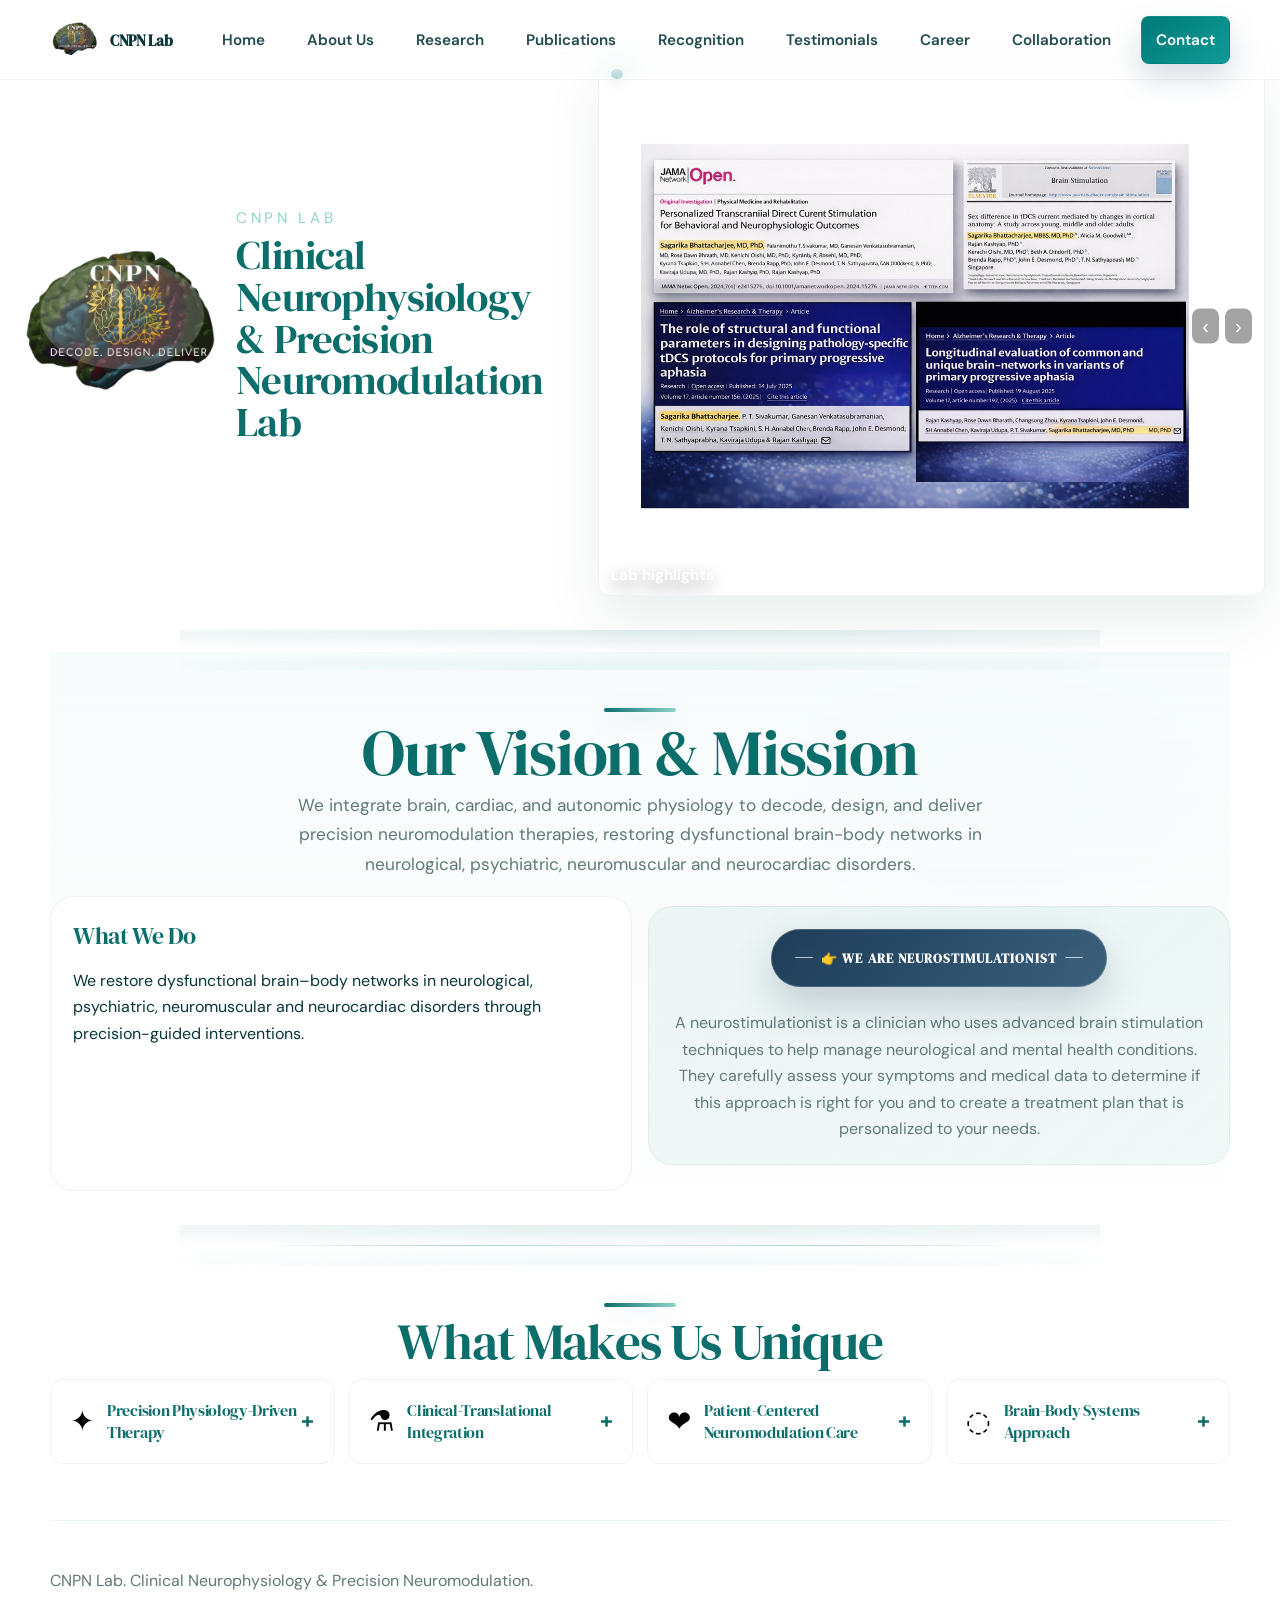
==== index.html @ ddc0e65b "Final website update" ====
<!doctype html>
<html lang="en">
  <head>
    <meta charset="UTF-8" />
    <meta name="viewport" content="width=device-width, initial-scale=1.0" />
    <title>Clinical Neurophysiology & Precision Neuromodulation Lab | CNPN Lab</title>
    <meta
      name="description"
      content="Clinical Neurophysiology & Precision Neuromodulation Lab"
    />
    <link rel="preconnect" href="https://fonts.googleapis.com" />
    <link rel="preconnect" href="https://fonts.gstatic.com" crossorigin />
    <link
      href="https://fonts.googleapis.com/css2?family=DM+Serif+Display:ital@0;1&family=DM+Sans:wght@400;500;600;700;800&display=swap"
      rel="stylesheet"
    />
    <link rel="stylesheet" href="styles.css" />
  </head>
  <body>
    <header class="site-header">
      <div class="site-header-inner">
        <a class="brand" href="#home" aria-label="CNPN Lab home">
          <img src="Lab/logo.png" alt="CNPN Lab Logo" class="brand-logo" />
          <span class="brand-text">CNPN Lab</span>
        </a>

        <nav class="site-nav" aria-label="Primary navigation">
          <a href="#home">Home</a>
          <a href="#about-us">About Us</a>
          <a href="#research-themes">Research</a>
          <a href="#publications-archive">Publications</a>
          <a href="#recognitions">Recognition</a>
          <a href="#testimonials">Testimonials</a>
          <a href="#career">Career</a>
          <a href="#collaboration">Collaboration</a>
          <a href="#contact" class="button primary">Contact</a>
        </nav>
      </div>
    </header>
    <main>
      <section id="home" class="section start-showcase">
        <div class="start-showcase-layout">
          <div class="start-showcase-copy">
            <div class="start-branding">
              <img src="Lab/logo.png" alt="CNPN Lab Logo" class="start-branding-logo" />
              <div class="start-branding-copy">
                <p class="eyebrow">CNPN Lab</p>
                <h1>Clinical Neurophysiology &amp; Precision Neuromodulation Lab</h1>
              </div>
            </div>
          </div>
          <div class="start-showcase-media" id="startLabCarousel"></div>
        </div>
      </section>

      <section class="section alt" id="vision">
        <div class="section-head center">
          <h2 class="vision-heading">Our Vision &amp; Mission</h2>
          <p class="vision-subtext">We integrate brain, cardiac, and autonomic physiology to decode, design, and deliver precision neuromodulation therapies, restoring dysfunctional brain-body networks in neurological, psychiatric, neuromuscular and neurocardiac disorders.</p>
        </div>

        <div class="vision-container">
          <div class="vision-statement">
            <h3>What We Do</h3>
            <p>We restore dysfunctional brain–body networks in neurological, psychiatric, neuromuscular and neurocardiac disorders through precision-guided interventions.</p>
          </div>

          <div class="vision-callout">
            <span class="vision-callout-label">👉 WE ARE NEUROSTIMULATIONIST</span>
            <p class="neuro-note">A neurostimulationist is a clinician who uses advanced brain stimulation techniques to help manage neurological and mental health conditions. They carefully assess your symptoms and medical data to determine if this approach is right for you and to create a treatment plan that is personalized to your needs.</p>
          </div>
        </div>
      </section>

      <section class="section" id="unique">
        <div class="section-head center">
          <h2>What Makes Us Unique</h2>
        </div>

        <div class="grid two-up" id="uniqueGrid"></div>
      </section>

      <section class="section alt" id="treatment-videos">
        <div class="section-head center">
          <p class="eyebrow">Patient Journey</p>
          <h2>Before, During, and After Treatment</h2>
          <p>Real patient stories demonstrating the therapeutic impact of our interventions</p>
        </div>

        <div class="video-grid" id="treatmentVideoGrid"></div>
      </section>

      <section class="section" id="testimonials">
        <div class="section-head center">
          <p class="eyebrow">Patient Stories</p>
          <h2>What Our Patients Say</h2>
          <p>
            Patient-centered care and clear communication are at the heart of our practice. Here are voices from those we serve.
          </p>
        </div>

        <div id="testimonialGrid"></div>
      </section>

      <section class="section alt" id="about-us">
        <div class="section-head">
          <h2 class="about-heading">About Us</h2>
          <p>Principal investigator profile, interests, and core team members.</p>
        </div>

        <div class="stack" id="aboutGrid"></div>
      </section>

      <section class="section" id="research-themes">
        <div class="section-head center">
          <h2>Research Themes</h2>
          <p>Click a theme to view its full content.</p>
        </div>

        <div class="research-tabs">
          <button class="research-tab-btn active" data-theme="0" aria-label="Research Theme 1">
            <span class="tab-number">01</span>
            <span class="tab-title">Brain-Body Networks for Precision Therapy</span>
          </button>
          <button class="research-tab-btn" data-theme="1" aria-label="Research Theme 2">
            <span class="tab-number">02</span>
            <span class="tab-title">Adaptive &amp; Personalised Neuromodulation Strategies</span>
          </button>
          <button class="research-tab-btn" data-theme="2" aria-label="Research Theme 3">
            <span class="tab-number">03</span>
            <span class="tab-title">Clinical Trials and Technology Innovation</span>
          </button>
        </div>

        <div class="research-content" id="researchContent"></div>

        <div class="research-publications" id="researchPublications"></div>
      </section>

      <section class="section" id="recognitions">
        <div class="section-head center">
          <h2>Recognition</h2>
        </div>

        <div class="recognitions-container" id="recognitionsContainer"></div>
      </section>

      <section class="section alt" id="collaboration">
        <div class="section-head center">
          <p class="eyebrow">Collaboration</p>
          <h2>Collaborators & Partners</h2>
          <p>Clinical, translational and technical collaborators supporting our work.</p>
        </div>
        <div class="stack" id="collaborationContainer"></div>
      </section>

      <section class="section alt" id="publications-archive">
        <div class="section-head center">
          <p class="eyebrow">Publications</p>
          <h2 class="publications-heading">Publications</h2>
          <p>Comprehensive list of peer-reviewed publications and scholarly contributions</p>
        </div>

        <div class="publications-archive" id="publicationsArchive"></div>
      </section>

      <section class="section" id="career">
        <div class="section-head">
          <p class="eyebrow">Career</p>
          <h2>Join Our Team</h2>
          <p>
            We are always looking for motivated and talented individuals to join our research team. Our lab operates at the intersection of neuroimaging, cardiac imaging, non-invasive brain stimulation, with a strong focus on translational impact in neuropsychiatric disorders.
          </p>
        </div>
        <div class="stack" id="careerGrid"></div>
        <div class="apply-box">
          <h3>📩 How to Apply</h3>
          <p>Send your CV, a brief statement, and relevant publications to:</p>
          <a href="mailto:bhattacharya.sagarika7@gmail.com">bhattacharya.sagarika7@gmail.com</a>
        </div>
      </section>

      <section class="section alt" id="contact">
        <div class="section-head">
          <p class="eyebrow">Contact</p>
          <h2>Get in Touch</h2>
          <p>Have a question or want to collaborate? We'd love to hear from you.</p>
        </div>

        <div class="contact-layout">
          <form class="contact-form" id="contactForm">
            <label>
              Full Name
              <input name="name" type="text" placeholder="Your name" required />
            </label>
            <label>
              Email Address
              <input name="email" type="email" placeholder="you@example.com" required />
            </label>
            <label>
              Subject
              <select name="subject" required>
                <option value="">Select a subject</option>
                <option>Patient Inquiry</option>
                <option>Research Collaboration</option>
                <option>Career Inquiry</option>
                <option>General Question</option>
              </select>
            </label>
            <label>
              Message
              <textarea name="message" rows="5" placeholder="How can we help?" required></textarea>
            </label>
            <button class="button primary" type="submit">Send Message</button>
            <p class="form-note" id="formNote"></p>
          </form>

          <aside class="contact-card">
            <h3>Contact Details</h3>
            <p><strong>Dr. Sagarika Bhattacharjee</strong></p>
            <p><strong>M.B.B.S, M.D., Ph.D.</strong></p>
            <p><strong>Assistant Professor</strong></p>
            <p><strong>Department of Physiology, AIIMS Madurai</strong></p>
            <p style="margin-top: 1.5rem;"><strong>Email:</strong><br><a href="mailto:bhattacharya.sagarika7@gmail.com">bhattacharya.sagarika7@gmail.com</a></p>
          </aside>
        </div>
      </section>
    </main>

    <footer class="site-footer">
      <p>CNPN Lab. Clinical Neurophysiology & Precision Neuromodulation.</p>
    </footer>

    <script src="script.js"></script>
  </body>
</html>
---- styles.css ----
:root {
  --bg: #ffffff;
  --bg-alt: #ffffff;
  --surface: #ffffff;
  --surface-strong: #ffffff;
  --text: #083638;
  --muted: #607978;
  --line: rgba(8, 54, 56, 0.06);
  --primary: #0b6e6b;
  --primary-2: #0f9b96;
  --accent: #8fd3cc;
  --accent-soft: rgba(143, 211, 204, 0.12);
  --cta: #007a78;
  --cta-soft: rgba(0, 122, 120, 0.08);
  /* RGB variables for use in rgba(...) so alpha variants stay consistent */
  --primary-rgb: 11,110,107;
  --primary-2-rgb: 15,155,150;
  --accent-rgb: 143,211,204;
  --cta-rgb: 0,122,120;
  --text-rgb: 8,54,56;
  --shadow: 0 24px 60px rgba(8, 54, 56, 0.08);
  --shadow-strong: 0 30px 70px rgba(8, 54, 56, 0.12);
  --radius-xl: 32px;
  --radius-lg: 24px;
  --radius-md: 14px;
  --max: 1180px;
}

* {
  box-sizing: border-box;
}

html {
  scroll-behavior: smooth;
}

body {
  margin: 0;
  font-family: "DM Sans", system-ui, sans-serif;
  color: var(--text);
  background: var(--bg);
  overflow-x: hidden;
}

body::before { display: none; }

a {
  color: inherit;
  text-decoration: none;
}

img {
  display: block;
  max-width: 100%;
}

/* Professional hero styles */
.hero {
  min-height: 56vh;
  display: flex;
  align-items: center;
  justify-content: center;
  position: relative;
  background-image: none;
  background-color: var(--bg-alt);
  color: var(--text);
}

.hero-overlay {
  position: absolute;
  inset: 0;
  background: linear-gradient(180deg, rgba(255,255,255,0.6), rgba(255,255,255,0.2));
  z-index: 1;
}

.hero-end {
  position: relative;
  z-index: 2;
  display: flex;
  flex-direction: column;
  align-items: center;
  gap: 0.8rem;
  padding: 48px 20px;
  text-align: center;
}

.hero-end-title {
  background: none;
  border: 0;
  color: var(--text);
  font-family: "DM Serif Display", Georgia, serif;
  font-size: clamp(1.6rem, 4vw, 2.6rem);
  font-weight: 700;
  line-height: 1.05;
}

.hero-end-links a {
  display: inline-block;
  margin-top: 8px;
  padding: 10px 18px;
  border-radius: 10px;
  background: linear-gradient(90deg, var(--cta), var(--primary));
  color: white;
  text-decoration: none;
  font-weight: 600;
  box-shadow: 0 8px 20px rgba(29,39,48,0.18);
}


.site-header,
.site-footer,
.section,
.hero-content {
  width: min(var(--max), calc(100% - 32px));
  margin: 0 auto;
}

.site-header {
  position: fixed;
  inset: 0 0 auto 0;
  width: 100%;
  margin: 0;
  top: 0;
  z-index: 30;
  display: flex;
  align-items: center;
  justify-content: space-between;
  flex-wrap: wrap;
  gap: 20px;
  padding: 16px clamp(16px, 3vw, 32px);
  backdrop-filter: blur(18px);
  transform: translateZ(0);
}

/* inner constrained header to shorten visual length on large screens */
.site-header-inner {
  width: min(var(--max), calc(100% - 32px));
  margin: 0 auto;
  display: flex;
  align-items: center;
  justify-content: space-between;
  gap: 20px;
}

/* Header - subtle professional background and CTA spacing */
.site-nav a { padding: 10px 12px; color: white; font-weight: 600; }
.site-nav .button.primary { padding: 8px 14px; border-radius: 8px; }

/* Typography refinements for professional tone */
h1, h2, h3, h4 {
  font-family: "DM Serif Display", Georgia, serif;
  color: var(--primary);
  margin: 0 0 12px 0;
}
h2 { font-size: clamp(1.6rem, 3.6vw, 2.6rem); }
h3 { font-size: clamp(1.1rem, 2vw, 1.25rem); }

/* Card polishing */
.research-panel {
  background: var(--surface-strong);
  border: 1px solid var(--line);
  border-radius: 14px;
  padding: 18px;
  box-shadow: 0 10px 30px rgba(29,39,48,0.06);
}

.recognition-item-box { background: transparent; border: 0; padding: 12px 0; }

/* Make links (CTAs) consistent */
.button.primary { background: linear-gradient(90deg, var(--primary), var(--primary-2)); color: white; }


.site-header::after {
  content: "";
  position: absolute;
  inset: 0;
  background: linear-gradient(180deg, rgba(255,255,255,0.6), rgba(255,255,255,0.4));
  border-bottom: 1px solid rgba(0,0,0,0.04);
  z-index: -1;
}

.brand {
  display: inline-flex;
  align-items: center;
  gap: 12px;
  font-weight: 700;
  text-decoration: none;
  transition: transform 180ms ease;
}

.brand:hover {
  transform: translateY(-2px);
}

.brand-logo {
  height: 48px;
  width: auto;
  object-fit: contain;
}

.brand-text {
  font-family: "DM Serif Display", Georgia, serif;
  font-size: 1.2rem;
  font-weight: 700;
  color: var(--text);
  letter-spacing: -0.02em;
}

.brand-text,
.site-nav a {
  font-size: 0.95rem;
}

.site-nav {
  display: flex;
  flex-wrap: wrap;
  justify-content: flex-end;
  gap: 18px;
  align-items: center;
}

.site-nav a {
  color: rgba(8, 54, 56, 0.9);
  font-weight: 600;
  position: relative;
}

.site-nav a::after {
  content: "";
  position: absolute;
  left: 0;
  bottom: -6px;
  width: 100%;
  height: 2px;
  background: linear-gradient(90deg, var(--cta), var(--accent));
  transform: scaleX(0);
  transform-origin: left;
  transition: transform 180ms ease;
}

.site-nav a:hover::after {
  transform: scaleX(1);
}

.site-nav a:hover {
  color: var(--primary);
}

.start-showcase {
  padding-top: clamp(160px, 14vw, 230px);
}

#home.section {
  width: 100%;
  margin: 0;
  padding-left: clamp(12px, 1.2vw, 24px);
  padding-right: clamp(12px, 1.2vw, 24px);
}

.start-showcase-layout {
  display: grid;
  grid-template-columns: minmax(340px, 0.92fr) minmax(0, 1.08fr);
  gap: 0.9rem;
  align-items: stretch;
}

.start-showcase-copy {
  background: transparent;
  border: 0;
  border-radius: 0;
  padding: 0.6rem 0.35rem 0.6rem 0;
  display: flex;
  flex-direction: column;
  justify-content: center;
}

.start-branding {
  display: flex;
  align-items: center;
  gap: 1rem;
  min-height: clamp(280px, 34vw, 420px);
}

.start-branding-logo {
  width: clamp(160px, 16vw, 320px);
  height: auto;
  object-fit: contain;
  flex: 0 0 auto;
}

.start-branding-copy {
  display: flex;
  flex-direction: column;
  gap: 0.45rem;
}

.start-branding .eyebrow {
  margin: 0;
  font-size: clamp(0.95rem, 1.1vw, 1.05rem);
}

.start-showcase-copy h1 {
  margin: 0;
  font-family: "DM Serif Display", Georgia, serif;
  color: var(--primary);
  font-size: clamp(1.9rem, 3.2vw, 3.15rem);
  line-height: 1.02;
  max-width: 13ch;
  text-wrap: balance;
}

#startLabCarousel .research-carousel {
  margin: 0;
  height: 100%;
}

#startLabCarousel .carousel-frame {
  height: clamp(360px, 42vw, 660px);
  max-height: clamp(360px, 42vw, 660px);
}

#startLabCarousel .carousel-image {
  object-fit: contain;
}

.career-layout {
  display: grid;
  grid-template-columns: repeat(3, minmax(0, 1fr));
  gap: 1.5rem;
}

.career-card,
.recognition-card {
  display: flex;
  flex-direction: column;
  gap: 0.9rem;
}

.career-card-head,
.recognition-card-head {
  display: flex;
  align-items: center;
  justify-content: space-between;
  gap: 0.8rem;
}

.career-card-title-row {
  display: flex;
  align-items: center;
  gap: 0.75rem;
  min-width: 0;
}

.career-card-icon,
.recognition-card-icon {
  font-size: 2rem;
  line-height: 1;
  flex: 0 0 auto;
}

.career-card-head h3,
.recognition-card-head h3 {
  margin: 0;
  font-size: 0.98rem;
  line-height: 1.2;
}

.career-card-summary {
  margin: 0;
  font-size: 0.9rem;
  color: var(--muted);
}

.career-card-list {
  margin: 0;
  padding-left: 1.2rem;
  font-size: 0.85rem;
  color: var(--text);
}

.career-card-list li {
  margin: 0.3rem 0;
  line-height: 1.5;
}

.recognitions-layout {
  display: grid;
  grid-template-columns: repeat(2, minmax(0, 1fr));
  gap: 1.25rem;
  width: 100%;
}

.recognition-feature-media {
  overflow: hidden;
  border-radius: 16px;
  border: 1px solid rgba(18, 47, 72, 0.08);
  background: var(--surface-strong);
  box-shadow: var(--shadow);
}

.recognition-feature-image {
  display: block;
  max-width: 48%;
  height: auto;
  aspect-ratio: 16 / 10;
  border-radius: 8px;
}

.recognition-list {
  display: flex;
  flex-direction: column;
  gap: 0.7rem;
}

.recognition-item-grid {
  display: grid;
  grid-template-columns: repeat(2, minmax(0, 1fr));
  gap: 0.7rem;
}

.recognition-item-box {
  padding: 0.75rem;
  background: rgba(var(--primary-rgb), 0.04);
  border-radius: 6px;
  font-size: 0.86rem;
}

.recognition-item-top {
  display: flex;
  justify-content: space-between;
  align-items: flex-start;
  gap: 0.5rem;
  margin-bottom: 0.3rem;
}

.recognition-item-top strong {
  flex: 1;
  line-height: 1.35;
}

.recognition-item-meta {
  color: var(--muted);
  font-size: 0.85rem;
  margin-bottom: 0.3rem;
  line-height: 1.45;
}

.recognition-item-topic {
  display: flex;
  align-items: flex-start;
  gap: 0.45rem;
  color: var(--text);
  font-style: italic;
  font-size: 0.85rem;
  line-height: 1.45;
}

.recognition-topic-icon {
  flex: 0 0 auto;
  font-style: normal;
  font-size: 1rem;
  line-height: 1;
  margin-top: 0.1rem;
}

.recognition-item-topic span:last-child {
  flex: 1;
}

.recognition-item-award {
  color: var(--cta);
  font-weight: 500;
  font-size: 0.85rem;
}

.recognition-media-card {
  display: flex;
  flex-direction: column;
  gap: 0.9rem;
}

@media (max-width: 900px) {
  .start-showcase {
    padding-top: 100px;
  }

  .start-showcase-layout {
    grid-template-columns: 1fr;
  }

  .start-showcase-copy {
    text-align: center;
  }

  .recognitions-layout {
    grid-template-columns: 1fr;
  }

  .recognition-item-grid {
    grid-template-columns: 1fr;
  }
}

.recognition-media-frame {
  width: 100%;
  overflow: hidden;
  border-radius: 18px;
  border: 1px solid var(--line);
  background: var(--surface-strong);
  box-shadow: var(--shadow);
}

.recognition-media-image {
  display: block;
  width: 100%;
  height: auto;
  object-fit: cover;
}

.hero {
  position: relative;
  min-height: min(100svh, 920px);
  height: min(100svh, 920px);
  display: grid;
  place-items: center;
  overflow: hidden;
  isolation: isolate;
  padding: 0;
}

.hero-video,
.hero-overlay {
  position: absolute;
  inset: 0;
  border-radius: 0;
}

.hero-video {
  width: 100%;
  height: 100%;
  object-fit: contain;
  object-position: center;
  box-shadow: none;
  background: var(--bg);
}

.hero-overlay {
  background:
    radial-gradient(circle at 20% 18%, rgba(255, 255, 255, 0.11), transparent 18%),
    radial-gradient(circle at 82% 24%, rgba(255, 255, 255, 0.06), transparent 20%),
    linear-gradient(135deg, rgba(var(--primary-rgb), 0.72), rgba(var(--primary-2-rgb), 0.54) 52%, rgba(var(--accent-rgb), 0.44));
  pointer-events: none;
}

.hero-end {
  position: absolute;
  inset: 0;
  z-index: 1;
  display: grid;
  place-items: center;
  align-content: center;
  gap: 18px;
  padding: 24px;
  background: rgba(var(--text-rgb), 0.3);
  color: white;
  opacity: 0;
  visibility: hidden;
  text-align: center;
  transition: opacity 220ms ease, visibility 220ms ease, background 220ms ease;
}

.hero.is-ended .hero-end {
  opacity: 1;
  visibility: visible;
}

.hero-end-title {
  border: 0;
  background: transparent;
  color: white;
  cursor: pointer;
  padding: 0;
  max-width: 16ch;
  font-family: "DM Serif Display", Georgia, serif;
  font-size: clamp(2.2rem, 6vw, 5rem);
  line-height: 0.95;
  text-wrap: balance;
}

/* Research carousel styles */
.research-carousel {
  width: 100%;
  margin: 14px 0 20px;
  position: relative;
  border-radius: var(--radius-md);
  overflow: hidden;
  background: linear-gradient(180deg, rgba(255,255,255,0.6), rgba(245,248,249,0.6));
  box-shadow: var(--shadow);
}
.research-carousel.no-slides .carousel-frame { padding: 12px; text-align: center; color: var(--muted); }
.carousel-frame { width: 100%; display:flex; align-items:center; justify-content:center; height: clamp(240px, 34vw, 460px); max-height: clamp(240px, 34vw, 460px); padding: 0; }
.carousel-image { display:block; width:100%; height:100%; max-width:100%; max-height:100%; object-fit:contain; margin:0 auto; }
.carousel-caption { position:absolute; left:12px; bottom:10px; color:white; font-weight:700; text-shadow:0 6px 18px rgba(0,0,0,0.45); font-size:0.95rem; }
.carousel-controls { position:absolute; right:12px; top:50%; transform:translateY(-50%); display:flex; gap:6px; }
.carousel-prev, .carousel-next { background: rgba(0,0,0,0.36); border:0; color:white; padding:6px 10px; border-radius:8px; cursor:pointer; font-size:20px; }
.carousel-prev:hover, .carousel-next:hover { background: rgba(0,0,0,0.52); }
.carousel-indicators { position:absolute; left:12px; top:12px; display:flex; gap:6px; }
.carousel-dot { width:10px; height:10px; border-radius:50%; background: rgba(255,255,255,0.5); border:0; cursor:pointer; }
.carousel-dot.active { background: var(--cta); box-shadow: 0 6px 14px rgba(0,0,0,0.12); }

.hero-end-title:hover {
  background: rgba(var(--text-rgb), 0.36);
}

.hero-end-links {
  display: flex;
  flex-wrap: wrap;
  justify-content: center;
  gap: 12px;
}

.hero-end-link {
  display: inline-flex;
  align-items: center;
  min-height: 42px;
  padding: 0 16px;
  border-radius: 999px;
  border: 1px solid rgba(255, 255, 255, 0.22);
  background: rgba(255, 255, 255, 0.08);
  backdrop-filter: blur(12px);
  color: rgba(255, 255, 255, 0.92);
  font-weight: 700;
}

.hero-end-link:hover {
  background: rgba(255, 255, 255, 0.16);
}

.eyebrow {
  margin: 0 0 16px;
  letter-spacing: 0.24em;
  text-transform: uppercase;
  font-size: 0.76rem;
  color: rgba(255, 255, 255, 0.8);
}

.section .eyebrow {
  color: var(--accent);
}

h1,
h2,
h3 {
  margin: 0;
  font-family: "DM Serif Display", Georgia, serif;
  font-weight: 400;
  letter-spacing: -0.02em;
}

h1 {
  max-width: 14ch;
  font-size: clamp(3.6rem, 8vw, 6.8rem);
  line-height: 0.95;
  text-wrap: balance;
}

h2 {
  font-size: clamp(2rem, 4vw, 3.4rem);
  line-height: 1.02;
}

h3 {
  font-size: 1.5rem;
}

.hero-copy,
.section-head p,
.feature-banner p,
.card p,
.contact-card p,
.apply-box p,
.site-footer p {
  color: var(--muted);
  line-height: 1.7;
}

.hero-copy {
  max-width: 58ch;
  margin: 22px 0 0;
  font-size: 1.1rem;
  color: rgba(255, 255, 255, 0.88);
}

.button {
  display: inline-flex;
  align-items: center;
  justify-content: center;
  min-height: 48px;
  padding: 0 18px;
  border-radius: 999px;
  border: 1px solid transparent;
  font-weight: 700;
  transition: transform 180ms ease, background 180ms ease, color 180ms ease, border-color 180ms ease;
}

.button:hover {
  transform: translateY(-1px);
}

.button.primary {
  background: linear-gradient(135deg, var(--cta), var(--primary-2));
  color: white;
  box-shadow: 0 14px 30px rgba(77, 103, 131, 0.22);
}

.button.secondary {
  background: rgba(255, 255, 255, 0.12);
  color: white;
  border-color: rgba(255, 255, 255, 0.18);
  backdrop-filter: blur(12px);
}

.tag,
.pill {
  display: inline-flex;
  align-items: center;
  min-height: 34px;
  padding: 0 14px;
  border-radius: 999px;
  font-size: 0.85rem;
  background: rgba(255, 255, 255, 0.12);
  color: rgba(255, 255, 255, 0.9);
  border: 1px solid rgba(255, 255, 255, 0.14);
  backdrop-filter: blur(10px);
}

.section {
  padding: 56px 0;
  position: relative;
}

/* Hide sections that are deferred until a user clicks the nav */
.section.deferred {
  display: none !important;
}

.section + .section::before {
  content: "";
  position: absolute;
  left: 50%;
  top: -22px;
  transform: translateX(-50%);
  width: min(920px, calc(100% - 2.4rem));
  height: 40px;
  pointer-events: none;
  background:
    radial-gradient(130% 80% at 50% 0%, rgba(var(--primary-rgb), 0.14), transparent 72%),
    radial-gradient(90% 70% at 50% 100%, rgba(var(--accent-rgb), 0.18), transparent 75%);
  opacity: 0.8;
  z-index: 0;
}

.section + .section::after {
  content: "";
  position: absolute;
  left: 50%;
  top: -2px;
  transform: translateX(-50%);
  width: min(760px, calc(100% - 3rem));
  height: 1px;
  pointer-events: none;
  background: linear-gradient(90deg, transparent, rgba(var(--primary-rgb), 0.28), rgba(var(--accent-rgb), 0.4), rgba(var(--primary-rgb), 0.28), transparent);
  z-index: 0;
}

.section > * {
  position: relative;
  z-index: 1;
}

.section.alt {
  background:
    linear-gradient(180deg, rgba(247, 251, 251, 0.98), rgba(255, 255, 255, 0)),
    radial-gradient(circle at 80% 10%, rgba(var(--cta-rgb), 0.08), transparent 24%);
}

#testimonialLeftCarouselContainer,
#testimonialCarouselContainer {
  align-self: stretch;
}

#testimonialLeftCarouselContainer .research-carousel,
#testimonialCarouselContainer .research-carousel {
  height: 100%;
}

#testimonialLeftCarouselContainer .carousel-frame,
#testimonialCarouselContainer .carousel-frame {
  height: min(420px, 52vw);
  max-height: 520px;
}

#testimonialLeftCarouselContainer .carousel-image,
#testimonialCarouselContainer .carousel-image {
  width: 100%;
  height: 100%;
  max-width: 100%;
  max-height: 100%;
  object-fit: contain;
}

.section.alt::after {
  content: "";
  position: absolute;
  inset: auto auto 10% 4%;
  width: clamp(120px, 14vw, 200px);
  aspect-ratio: 1;
  border-radius: 50%;
  pointer-events: none;
  background: radial-gradient(circle, rgba(var(--primary-rgb), 0.1), transparent 72%);
  filter: blur(2px);
}

.section-head {
  margin-bottom: 12px;
  max-width: 760px;
  position: relative;
}

.section-head.center {
  text-align: center;
  margin-inline: auto;
}

.section-head::before {
  content: "";
  display: block;
  width: 72px;
  height: 4px;
  border-radius: 999px;
  margin-bottom: 8px;
  background: linear-gradient(90deg, var(--primary), var(--accent));
  box-shadow: 0 8px 24px rgba(77, 103, 131, 0.18);
}

.section-head.center::before {
  margin-left: auto;
  margin-right: auto;
}

.section-head p:last-child {
  margin-top: 6px;
}

.principal-investigator-name {
  margin: 0 0 10px;
  color: var(--primary);
  font-weight: 700;
  font-size: 1.05rem;
}

.vision-heading {
  font-size: clamp(2.4rem, 5vw, 4.2rem);
}

.vision-subtext {
  font-size: clamp(0.95rem, 1.6vw, 1.08rem);
  max-width: 92ch;
  margin-inline: auto;
}

.neuro-note {
  margin: 14px auto 0;
  max-width: 82ch;
  text-align: center;
  color: var(--muted);
  line-height: 1.7;
}

.about-heading {
  font-size: clamp(2.4rem, 5vw, 4rem);
}

.publications-heading {
  font-size: clamp(2.2rem, 4.2vw, 3.7rem);
}

.glow-loop {
  padding: 0 0.2em;
  border-radius: 0.28em;
  background: linear-gradient(90deg, rgba(77, 103, 131, 0.14), rgba(111, 129, 147, 0.18));
  animation: glowPulse 2.8s ease-in-out infinite;
}

@keyframes glowPulse {
  0%,
  100% {
    box-shadow: 0 0 0 rgba(77, 103, 131, 0);
    background-position: 0% 50%;
  }
  50% {
    box-shadow: 0 0 24px rgba(77, 103, 131, 0.3);
    background-position: 100% 50%;
  }
}

.vision-callout {
  display: grid;
  place-items: center;
  margin: 10px auto 26px;
}

.vision-callout-label {
  display: inline-flex;
  align-items: center;
  justify-content: center;
  min-height: 58px;
  padding: 0 24px;
  border-radius: 999px;
  background:
    linear-gradient(135deg, rgba(31, 59, 87, 0.96), rgba(53, 87, 118, 0.92)),
    linear-gradient(90deg, var(--primary), var(--accent));
  color: white;
  font-family: "DM Serif Display", Georgia, serif;
  font-size: clamp(1.25rem, 2.3vw, 1.8rem);
  letter-spacing: 0.08em;
  text-transform: uppercase;
  text-align: center;
  box-shadow:
    0 18px 40px rgba(31, 59, 87, 0.22),
    0 0 0 1px rgba(255, 255, 255, 0.16) inset;
  transform: translateY(0);
  animation: calloutPop 2.8s ease-in-out infinite;
}

.vision-callout-label::before,
.vision-callout-label::after {
  content: "";
  width: 10px;
  height: 10px;
  border-radius: 999px;
  background: rgba(255, 255, 255, 0.92);
  box-shadow: 0 0 18px rgba(255, 255, 255, 0.35);
}

.vision-callout-label::before {
  margin-right: 14px;
}

.vision-callout-label::after {
  margin-left: 14px;
}

@keyframes calloutPop {
  0%,
  100% {
    transform: translateY(0) scale(1);
    box-shadow:
      0 18px 40px rgba(31, 59, 87, 0.22),
      0 0 0 1px rgba(255, 255, 255, 0.16) inset;
  }
  50% {
    transform: translateY(-4px) scale(1.02);
    box-shadow:
      0 24px 56px rgba(31, 59, 87, 0.28),
      0 0 0 1px rgba(255, 255, 255, 0.2) inset;
  }
}

.section-note {
  display: grid;
  place-items: center;
  text-align: center;
  padding: 18px 20px;
  margin-bottom: 24px;
  color: var(--primary);
  background: linear-gradient(135deg, rgba(31, 59, 87, 0.05), rgba(111, 129, 147, 0.09));
  border: 1px solid rgba(31, 59, 87, 0.08);
  box-shadow: inset 0 1px 0 rgba(255, 255, 255, 0.7);
}

.section-note strong {
  font-weight: 700;
}

.video-grid {
  display: grid;
  grid-template-columns: repeat(auto-fit, minmax(240px, 1fr));
  gap: 14px;
}

.video-card {
  position: relative;
  display: grid;
  padding: 0;
  border: 1px solid rgba(29, 39, 48, 0.08);
  border-radius: var(--radius-xl);
  overflow: hidden;
  background: transparent;
  box-shadow: var(--shadow);
  cursor: pointer;
  text-align: left;
  transform: translateY(0);
  transition: transform 180ms ease, box-shadow 180ms ease, border-color 180ms ease;
}

.video-card:hover {
  transform: translateY(-4px);
  box-shadow: var(--shadow-strong);
  border-color: rgba(29, 39, 48, 0.14);
}

.video-card.is-playing {
  border-color: rgba(77, 103, 131, 0.42);
  box-shadow:
    0 24px 60px rgba(29, 39, 48, 0.16),
    0 0 0 1px rgba(77, 103, 131, 0.18) inset;
}

.video-card-media {
  display: block;
  width: 100%;
  height: 100%;
  aspect-ratio: 16 / 10;
  object-fit: cover;
  background: transparent;
}

.video-card-overlay {
  display: grid;
  gap: 8px;
  padding: 16px;
}

.video-card .pill {
  width: fit-content;
  background: rgba(var(--primary-rgb), 0.08);
  color: var(--primary);
  border-color: rgba(var(--primary-rgb), 0.12);
}

.video-card-overlay h3 {
  font-size: 1.35rem;
}

.video-card-overlay p {
  margin: 0;
  color: var(--muted);
  line-height: 1.6;
}

.video-card-action {
  display: inline-flex;
  align-items: center;
  justify-self: start;
  min-height: 34px;
  padding: 0 14px;
  border-radius: 999px;
  background: var(--cta-soft);
  color: var(--primary);
  border: 1px solid rgba(77, 103, 131, 0.18);
  font-size: 0.86rem;
  font-weight: 700;
}

.grid,
.stack,
.people-layout,
.contact-layout {
  display: grid;
  gap: 14px;
}

.bio-layout {
  display: grid;
  grid-template-columns: 1.3fr 0.9fr;
  gap: 18px;
}

.gallery-card {
  margin: 0;
  overflow: hidden;
  border-radius: var(--radius-lg);
  border: 1px solid var(--line);
  background: var(--surface);
  box-shadow: var(--shadow);
  transition: transform 220ms ease, box-shadow 220ms ease;
}

.gallery-card:hover {
  transform: translateY(-4px);
  box-shadow: var(--shadow-strong);
}

.gallery-card img {
  width: 100%;
  aspect-ratio: 4 / 3;
  object-fit: cover;
}

.gallery-card figcaption {
  padding: 14px 16px 16px;
  color: var(--muted);
  font-size: 0.95rem;
}

.link-pill {
  color: var(--primary);
  background: rgba(var(--primary-rgb), 0.06);
  border-color: rgba(var(--primary-rgb), 0.1);
}

.link-pill:hover {
  background: rgba(var(--primary-rgb), 0.12);
}

.publication-theme-list {
  display: grid;
  gap: 18px;
}

.publication-theme-card,
.research-panel {
  overflow: hidden;
}

/* publication list bullets styling */
.publication-theme-bullets {
  list-style: disc;
  padding-left: 1.2rem;
  margin: 0.6rem 0;
}
.publication-theme-bullets .publication-entry {
  margin: 0.45rem 0;
  font-size: 0.95rem;
}

.grid.two-up {
  grid-template-columns: repeat(2, minmax(0, 1fr));
}

.grid.three-up {
  grid-template-columns: repeat(3, minmax(0, 1fr));
}

.card,
.feature-banner,
.pi-card,
.apply-box,
.contact-card,
.contact-form,
.research-panel,
.hero-metric {
  border: 1px solid var(--line);
  background: var(--surface);
  backdrop-filter: blur(18px);
  border-radius: var(--radius-lg);
  box-shadow: var(--shadow);
}

.card,
.research-panel,
.apply-box,
.contact-card,
.feature-banner,
.pi-card {
  position: relative;
  overflow: hidden;
}

.card::before,
.research-panel::before,
.apply-box::before,
.contact-card::before,
.feature-banner::before,
.pi-card::before {
  content: "";
  position: absolute;
  inset: 0 0 auto;
  height: 4px;
  background: linear-gradient(90deg, var(--cta), var(--accent));
}

.card:hover,
.research-panel:hover,
.apply-box:hover,
.contact-card:hover,
.feature-banner:hover,
.pi-card:hover {
  transform: translateY(-4px);
  box-shadow: var(--shadow-strong);
}

.card,
.research-panel,
.apply-box,
.contact-card {
  padding: 24px;
}

.feature-banner {
  display: grid;
  grid-template-columns: 1.8fr 1fr;
  gap: 18px;
  align-items: end;
  padding: 28px;
  background: linear-gradient(135deg, rgba(var(--primary-rgb), 0.06), rgba(var(--accent-rgb), 0.12));
}

.feature-banner.compact {
  margin-top: 24px;
}

.feature-banner strong {
  justify-self: end;
  font-family: "DM Serif Display", Georgia, serif;
  font-size: clamp(1.7rem, 2vw, 2.6rem);
  color: var(--primary);
  text-align: right;
  max-width: 10ch;
}

.feature-banner h3,
.apply-box h3,
.contact-card h3 {
  margin-bottom: 10px;
}

.card h3,
.research-panel h3,
.pi-card h3 {
  margin-bottom: 10px;
}

.card .icon {
  width: 48px;
  height: 48px;
  border-radius: 14px;
  display: grid;
  place-items: center;
  background: var(--accent-soft);
  color: var(--accent);
  font-size: 1.25rem;
}

.research-panel {
  display: grid;
  gap: 12px;
  transition: transform 220ms ease, box-shadow 220ms ease;
  padding: 16px; /* reduce vertical space inside research panels */
}

.research-carousel {
  overflow: hidden;
  border-radius: 12px;
  border: 1px solid rgba(18, 47, 72, 0.06);
  background: var(--surface-strong);
  box-shadow: var(--shadow);
  margin: 8px 0 12px;
}

.research-carousel-track {
  display: flex;
  width: max-content;
  animation: researchCarouselScroll calc(var(--slide-count) * 4.5s) linear infinite;
}

.research-slide {
  position: relative;
  flex: 0 0 100%;
  margin: 0;
  aspect-ratio: 16 / 9;
  background: linear-gradient(135deg, rgba(31, 59, 87, 0.08), rgba(111, 129, 147, 0.12));
  display: flex;
  align-items: center;
  justify-content: center;
  padding: 0;
}

.research-slide img {
  width: 100%;
  height: 100%;
  max-width: 100%;
  max-height: 100%;
  object-fit: contain;
}

.research-slide figcaption {
  position: absolute;
  inset: auto 0 0 0;
  padding: 14px 16px;
  color: white;
  font-size: 0.85rem;
  font-weight: 700;
  letter-spacing: 0.08em;
  text-transform: uppercase;
  background: linear-gradient(180deg, transparent, rgba(var(--text-rgb), 0.8));
}

@keyframes researchCarouselScroll {
  from {
    transform: translateX(0);
  }
  to {
    transform: translateX(-50%);
  }
}

.publication-list {
  display: grid;
  gap: 12px;
  padding-top: 6px;
  border-top: 1px solid var(--line);
}

.publication-list.compact-list {
  gap: 6px;
}

.publication-theme-card .publication-list {
  max-height: none;
}

.publication-year-list {
  margin: 0;
  display: grid;
  gap: 12px;
  color: var(--muted);
}

.publication-entry {
  line-height: 1.65;
}

.testimonial-card {
  text-align: center;
  min-height: 0;
}

.testimonial-card h3 {
  margin: 0;
}

.testimonial-slider {
  margin-top: 0;
  align-self: stretch;
  width: 100%;
}

#testimonials {
  display: grid;
  grid-template-columns: repeat(2, minmax(0, 1fr));
  gap: 18px;
  align-items: start;
}

#testimonials > .section-head {
  grid-column: 1 / -1;
}

#testimonialGrid.testimonial-stack {
  display: grid;
  gap: 12px;
  align-content: start;
}

#testimonialGrid,
#testimonialContentContainer {
  min-width: 0;
  width: 100%;
  display: flex;
  align-items: stretch;
}

#testimonialLeftCarouselContainer,
#testimonialCarouselContainer {
  align-self: stretch;
  width: 100%;
}

#testimonialLeftCarouselContainer .research-carousel,
#testimonialCarouselContainer .research-carousel {
  height: 100%;
  width: 100%;
}

#testimonialLeftCarouselContainer .carousel-frame,
#testimonialCarouselContainer .carousel-frame {
  height: min(420px, 52vw);
  max-height: 520px;
  width: 100%;
}

#testimonialLeftCarouselContainer .carousel-image,
#testimonialCarouselContainer .carousel-image {
  width: 100%;
  height: 100%;
  max-width: 100%;
  max-height: 100%;
  object-fit: contain;
}

@media (max-width: 960px) {
  #testimonials {
    grid-template-columns: 1fr;
  }

  #testimonialCarouselContainer .carousel-frame {
    height: clamp(240px, 62vw, 440px);
  }
}

.publications-year-row {
  display: grid;
  grid-template-columns: 120px minmax(0, 1fr);
  gap: 12px;
  align-items: start;
  padding: 8px 0;
}

.pub-items {
  padding-top: 4px;
}

.publication-theme-bullets {
  margin-top: 0;
  padding-top: 6px;
  border-top: 1px solid var(--line);
}

.paper-title-link {
  font-weight: 700;
  color: var(--primary);
  text-decoration: underline;
  text-underline-offset: 2px;
}

.publication-theme-copy {
  margin: 6px 0 0;
  color: var(--primary);
  font-weight: 600;
}

.publication-list p {
  margin: 0;
  font-size: 0.94rem;
  line-height: 1.65;
  color: var(--muted);
}

.publication-list.compact-list p {
  line-height: 1.45;
}

.publication-list a {
  color: var(--primary);
  text-decoration: underline;
  text-decoration-thickness: 1px;
  text-underline-offset: 2px;
}

.toolboxes-section {
  margin: 16px 0;
  padding: 16px;
  background: rgba(var(--primary-rgb), 0.04);
  border-radius: 12px;
  border-left: 3px solid var(--accent);
}

.toolboxes-section h4 {
  margin: 0 0 12px 0;
  color: var(--primary);
  font-size: 1.1rem;
}

.toolboxes-list {
  display: grid;
  gap: 12px;
}

.toolbox-item {
  padding: 12px;
  background: rgba(255, 255, 255, 0.6);
  border-radius: 8px;
  border: 1px solid var(--line);
  font-size: 0.94rem;
  line-height: 1.65;
  color: var(--muted);
}

.toolbox-item strong {
  color: var(--primary);
}

.research-meta,
.publication-meta,
.career-meta {
  display: flex;
  flex-wrap: wrap;
  gap: 10px;
}

.publication-item,
.career-item {
  padding: 18px 0;
  border-bottom: 1px solid var(--line);
}

.publication-item:last-child,
.career-item:last-child {
  border-bottom: 0;
  padding-bottom: 0;
}

.people-layout {
  grid-template-columns: 1fr 1.2fr;
  align-items: start;
}

.interest-list {
  margin-top: 10px;
}

.interest-list p {
  margin: 0;
}

.recognitions-container {
  display: flex;
  flex-direction: column;
  gap: 16px;
  width: 100%;
}

.recognitions-section {
  border: 1px solid var(--line);
  background: var(--surface);
  border-radius: var(--radius-lg);
  box-shadow: var(--shadow);
  padding: 20px;
}

.recognitions-section h3 {
  margin: 0 0 12px;
}

.recognition-item {
  margin-top: 10px;
  padding-top: 10px;
  border-top: 1px solid var(--line);
  color: var(--muted);
  line-height: 1.6;
}

.recognition-item:first-of-type {
  margin-top: 0;
  padding-top: 0;
  border-top: 0;
}

.pi-card {
  overflow: hidden;
}

.contact-layout {
  grid-template-columns: 1.1fr 0.9fr;
}

.contact-form label {
  display: grid;
  gap: 8px;
  font-weight: 600;
  color: var(--primary);
}

.contact-form input,
.contact-form select,
.contact-form textarea {
  width: 100%;
  border: 1px solid var(--line);
  border-radius: 14px;
  padding: 14px 16px;
  font: inherit;
  background: rgba(255, 255, 255, 0.95);
  color: var(--text);
}

.contact-form input:focus,
.contact-form select:focus,
.contact-form textarea:focus {
  outline: 2px solid rgba(77, 103, 131, 0.26);
  border-color: rgba(77, 103, 131, 0.42);
}

.contact-form textarea {
  resize: vertical;
}

.contact-form {
  padding: 24px;
  display: grid;
  gap: 16px;
}

.form-note {
  min-height: 1.25rem;
  margin: 0;
  font-size: 0.95rem;
}

.reveal {
  opacity: 0;
  transform: translateY(18px);
  transition: opacity 0.6s cubic-bezier(0.16, 1, 0.3, 1), transform 0.6s cubic-bezier(0.16, 1, 0.3, 1);
}

.reveal.is-visible {
  opacity: 1;
  transform: translateY(0);
}

/* New Vision Section Styles */
.vision-container {
  display: grid;
  grid-template-columns: repeat(2, minmax(0, 1fr));
  gap: 1rem;
  margin-bottom: 0;
  align-items: stretch;
}

.vision-statement,
.vision-callout {
  padding: 1.35rem 1.4rem;
  border-radius: var(--radius-lg);
  background: var(--surface-strong);
  border: 1px solid var(--line);
}

.vision-statement p,
.neuro-note {
  margin-bottom: 0;
  line-height: 1.65;
}

.vision-statement h3 {
  margin-top: 0;
  color: var(--primary);
}

.vision-callout {
  background: linear-gradient(135deg, rgba(var(--primary-rgb), 0.06), rgba(var(--accent-rgb), 0.12));
}

.vision-callout-label {
  display: inline-flex;
  align-items: center;
  gap: 0.35rem;
  font-size: 0.82rem;
  letter-spacing: 0.08em;
  text-transform: uppercase;
  font-weight: 700;
  color: white;
  margin-bottom: 0.6rem;
}

.vision-callout-label::before,
.vision-callout-label::after {
  content: "";
  width: 18px;
  height: 1px;
  background: white;
  opacity: 0.7;
}

.vision-callout-label::before {
  margin-right: 0.15rem;
}

.vision-callout-label::after {
  margin-left: 0.15rem;
}

@media (max-width: 960px) {
  .vision-container {
    grid-template-columns: 1fr;
  }
}

/* Research Tabs Styles */
.research-tabs {
  display: grid;
  grid-template-columns: repeat(auto-fit, minmax(150px, 1fr));
  gap: 0.75rem;
  margin-bottom: 1rem;
  padding-bottom: 1rem;
  border-bottom: 2px solid var(--line);
}

.research-tab-btn {
  padding: 1rem;
  border: 2px solid var(--line);
  border-radius: var(--radius-md);
  background: rgba(255, 255, 255, 0.7);
  color: var(--text);
  cursor: pointer;
  display: flex;
  flex-direction: column;
  align-items: center;
  gap: 0.5rem;
  transition: all 0.3s ease;
  font-weight: 500;
}

.research-tab-btn:hover {
  border-color: var(--accent);
  background: rgba(111, 129, 147, 0.08);
  transform: translateY(-2px);
}

.research-tab-btn.active {
  background: linear-gradient(135deg, var(--primary), var(--primary-2));
  color: white;
  border-color: var(--primary);
  box-shadow: 0 8px 24px rgba(31, 59, 87, 0.25);
}

.tab-number {
  font-size: 1.3rem;
  font-weight: 700;
  line-height: 1;
}

.tab-title {
  font-size: 0.9rem;
  text-align: center;
  line-height: 1.2;
  text-wrap: balance;
}

.research-content {
  min-height: 280px;
  margin-bottom: 0.75rem;
}

.research-publications {
  margin-top: 0.75rem;
}

@media (max-width: 768px) {
  .vision-section,
  .vision-highlight {
    padding: 1.5rem;
  }

  .how-section {
    grid-template-columns: repeat(2, minmax(0, 1fr));
  }

  .research-tabs {
    grid-template-columns: 1fr;
  }

  .research-tab-btn {
    flex-direction: row;
    justify-content: center;
  }
}

#uniqueGrid {
  grid-template-columns: repeat(4, minmax(0, 1fr));
}

#career .stack {
  grid-template-columns: repeat(3, minmax(0, 1fr));
  gap: 14px;
}

#career .research-panel {
  padding: 12px 14px;
}

#career .research-panel h3 {
  margin-bottom: 6px;
}

#career .research-panel .publication-list {
  gap: 6px;
  padding-top: 4px;
}

#career .research-panel .publication-list p {
  line-height: 1.5;
}

.career-role-title {
  white-space: nowrap;
  font-size: clamp(1.05rem, 1.3vw, 1.26rem);
}

#career .apply-box {
  margin-top: 10px;
  padding: 12px 14px;
}

.site-footer {
  padding: 30px 0 50px;
  border-top: 1px solid rgba(var(--primary-rgb), 0.08);
}

/* Accordion Styles */
.accordion-item {
  border: 1px solid var(--line);
  border-radius: var(--radius-md);
  background: var(--surface-strong);
  overflow: hidden;
}

.accordion-header {
  width: 100%;
  padding: 1.2rem;
  border: none;
  background: var(--surface-strong);
  display: flex;
  align-items: center;
  justify-content: space-between;
  cursor: pointer;
  transition: all 0.2s ease;
  text-align: left;
  font-family: inherit;
}

.accordion-header:hover {
  background: linear-gradient(135deg, rgba(var(--primary-rgb), 0.04), rgba(var(--accent-rgb), 0.08));
}

.accordion-header-content {
  display: flex;
  align-items: center;
  gap: 0.8rem;
  flex: 1;
  min-width: 0;
}

.accordion-icon {
  font-size: 1.8rem;
  line-height: 1;
}

.accordion-header h3 {
  margin: 0;
  color: var(--primary);
  font-size: 1rem;
}

.accordion-toggle {
  font-size: 1.4rem;
  color: var(--primary);
  font-weight: 700;
  flex: 0 0 auto;
  line-height: 1;
}

.accordion-content {
  padding: 0 1.2rem 1.2rem 3rem;
  color: var(--text);
  border-top: 1px solid var(--line);
}

.accordion-content p {
  margin: 0;
  line-height: 1.65;
  font-size: 0.95rem;
  color: var(--muted);
}

@media (max-width: 960px) {
  .grid.two-up,
  .grid.three-up,
  .feature-banner,
  .people-layout,
  .contact-layout {
    grid-template-columns: 1fr;
  }

  #uniqueGrid,
  #career .stack,
  .how-section,
  .recognitions-container,
  .career-layout {
    grid-template-columns: repeat(2, minmax(0, 1fr));
  }

  .feature-banner strong {
    justify-self: start;
    text-align: left;
  }

  .bio-layout {
    grid-template-columns: 1fr;
  }

  .hero {
    min-height: min(62svh, 520px);
    height: min(62svh, 520px);
  }

  .hero-overlay {
    background:
      radial-gradient(circle at 20% 18%, rgba(255, 255, 255, 0.08), transparent 18%),
      radial-gradient(circle at 82% 24%, rgba(255, 255, 255, 0.04), transparent 20%),
      linear-gradient(135deg, rgba(var(--primary-rgb), 0.84), rgba(var(--primary-2-rgb), 0.72) 52%, rgba(var(--accent-rgb), 0.58));
  }

  .hero-end {
    padding: 18px;
  }

  .hero-end-title {
    max-width: 12ch;
  }
}

@media (max-width: 640px) {
  .site-header {
    justify-content: center;
    gap: 12px;
  }

  .site-nav {
    width: 100%;
    justify-content: center;
    gap: 10px 14px;
  }

  .site-nav a {
    font-size: 0.84rem;
  }

  .section {
    padding: 70px 0;
  }

  .section + .section::before {
    top: -16px;
    height: 28px;
    width: calc(100% - 1.8rem);
    opacity: 0.72;
  }

  .section + .section::after {
    width: calc(100% - 2.2rem);
  }

  .section.alt::before,
  .section.alt::after {
    opacity: 0.55;
  }

  .hero {
    min-height: min(72svh, 520px);
    height: min(72svh, 520px);
  }

  .hero-end-title {
    max-width: 10ch;
  }

  .card,
  .research-panel,
  .apply-box,
  .contact-card,
  .contact-form,
  .feature-banner {
    padding: 20px;
  }

  #uniqueGrid,
  #career .stack,
  .how-section,
  .recognitions-container,
  .career-layout,
  .recognitions-layout {
    grid-template-columns: 1fr;
  }

  .career-role-title {
    white-space: normal;
  }
}

@media (prefers-reduced-motion: reduce) {
  html {
    scroll-behavior: auto;
  }

  *,
  *::before,
  *::after {
    animation: none !important;
    transition-duration: 0ms !important;
    scroll-behavior: auto !important;
  }

  .reveal {
    opacity: 1;
    transform: none;
  }

  .research-carousel-track {
    animation: none;
  }
}
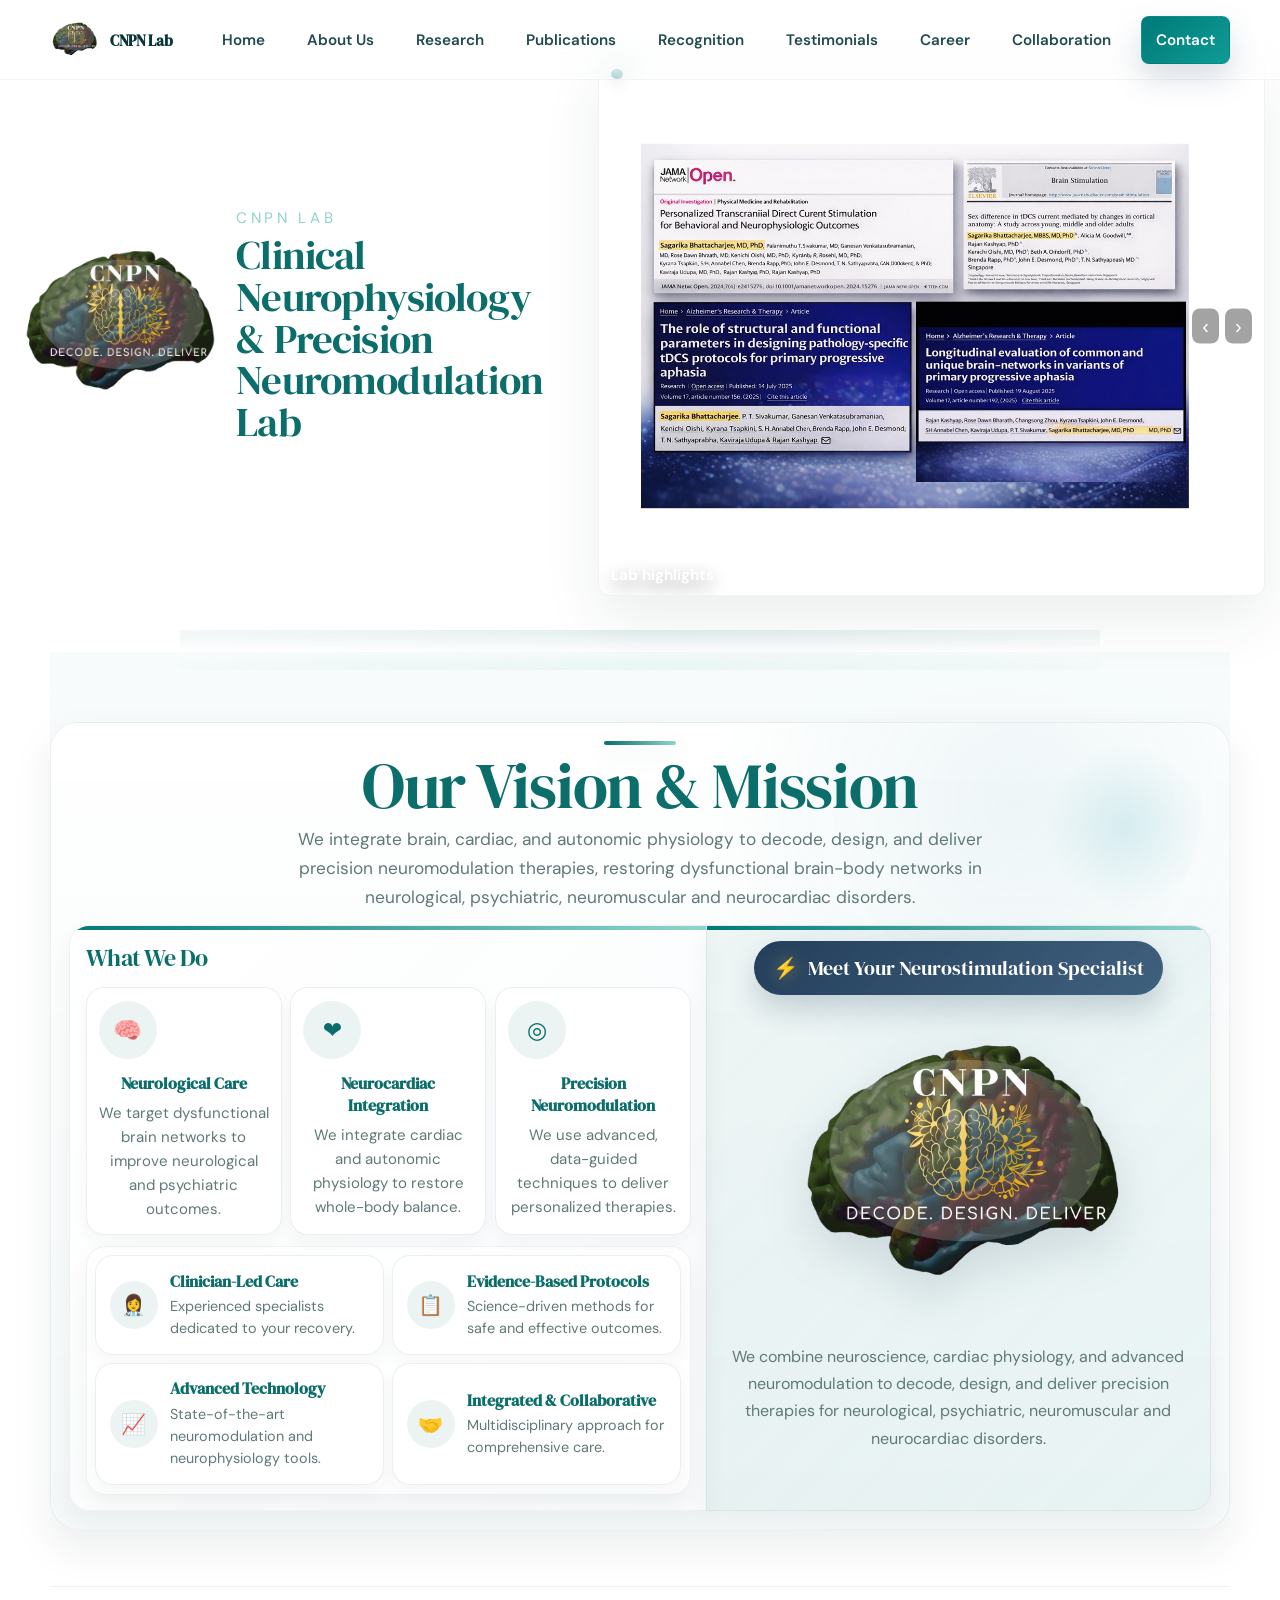
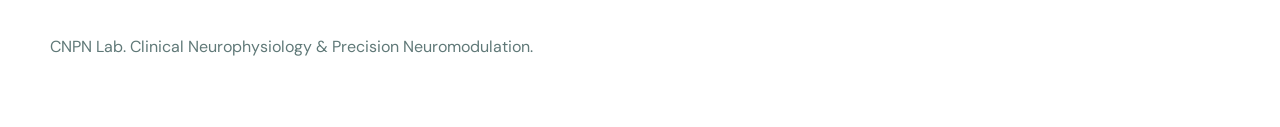
==== commit 9f8e3cb1: "Uploading LabWeb project from VS Code" ====
--- a/index.html
+++ b/index.html
@@ -24,6 +24,10 @@
           <span class="brand-text">CNPN Lab</span>
         </a>
 
+        <button class="nav-toggle" aria-expanded="false" aria-label="Toggle navigation">
+          <span class="hamburger" aria-hidden="true"></span>
+        </button>
+
         <nav class="site-nav" aria-label="Primary navigation">
           <a href="#home">Home</a>
           <a href="#about-us">About Us</a>
@@ -54,41 +58,76 @@
       </section>
 
       <section class="section alt" id="vision">
-        <div class="section-head center">
-          <h2 class="vision-heading">Our Vision &amp; Mission</h2>
-          <p class="vision-subtext">We integrate brain, cardiac, and autonomic physiology to decode, design, and deliver precision neuromodulation therapies, restoring dysfunctional brain-body networks in neurological, psychiatric, neuromuscular and neurocardiac disorders.</p>
-        </div>
-
-        <div class="vision-container">
-          <div class="vision-statement">
-            <h3>What We Do</h3>
-            <p>We restore dysfunctional brain–body networks in neurological, psychiatric, neuromuscular and neurocardiac disorders through precision-guided interventions.</p>
-          </div>
-
-          <div class="vision-callout">
-            <span class="vision-callout-label">👉 WE ARE NEUROSTIMULATIONIST</span>
-            <p class="neuro-note">A neurostimulationist is a clinician who uses advanced brain stimulation techniques to help manage neurological and mental health conditions. They carefully assess your symptoms and medical data to determine if this approach is right for you and to create a treatment plan that is personalized to your needs.</p>
-          </div>
-        </div>
-      </section>
-
-      <section class="section" id="unique">
-        <div class="section-head center">
-          <h2>What Makes Us Unique</h2>
-        </div>
-
-        <div class="grid two-up" id="uniqueGrid"></div>
-      </section>
-
-      <section class="section alt" id="treatment-videos">
-        <div class="section-head center">
-          <p class="eyebrow">Patient Journey</p>
-          <h2>Before, During, and After Treatment</h2>
-          <p>Real patient stories demonstrating the therapeutic impact of our interventions</p>
-        </div>
-
-        <div class="video-grid" id="treatmentVideoGrid"></div>
-      </section>
+        <div class="vision-frame">
+          <div class="section-head center vision-frame-head">
+            <h2 class="vision-heading">Our Vision &amp; Mission</h2>
+            <p class="vision-subtext">We integrate brain, cardiac, and autonomic physiology to decode, design, and deliver precision neuromodulation therapies, restoring dysfunctional brain-body networks in neurological, psychiatric, neuromuscular and neurocardiac disorders.</p>
+          </div>
+
+          <div class="vision-frame-main">
+            <article class="vision-panel vision-panel-left">
+              <h3>What We Do</h3>
+              <div class="vision-card-grid">
+                <div class="vision-mini-card">
+                  <span class="vision-mini-icon">🧠</span>
+                  <h4>Neurological Care</h4>
+                  <p>We target dysfunctional brain networks to improve neurological and psychiatric outcomes.</p>
+                </div>
+                <div class="vision-mini-card">
+                  <span class="vision-mini-icon">❤</span>
+                  <h4>Neurocardiac Integration</h4>
+                  <p>We integrate cardiac and autonomic physiology to restore whole-body balance.</p>
+                </div>
+                <div class="vision-mini-card">
+                  <span class="vision-mini-icon">◎</span>
+                  <h4>Precision Neuromodulation</h4>
+                  <p>We use advanced, data-guided techniques to deliver personalized therapies.</p>
+                </div>
+              </div>
+
+              <div class="vision-strip vision-strip-inline">
+                <div class="vision-strip-item">
+                  <span class="vision-strip-icon">👩‍⚕️</span>
+                  <div>
+                    <h4>Clinician-Led Care</h4>
+                    <p>Experienced specialists dedicated to your recovery.</p>
+                  </div>
+                </div>
+                <div class="vision-strip-item">
+                  <span class="vision-strip-icon">📋</span>
+                  <div>
+                    <h4>Evidence-Based Protocols</h4>
+                    <p>Science-driven methods for safe and effective outcomes.</p>
+                  </div>
+                </div>
+                <div class="vision-strip-item">
+                  <span class="vision-strip-icon">📈</span>
+                  <div>
+                    <h4>Advanced Technology</h4>
+                    <p>State-of-the-art neuromodulation and neurophysiology tools.</p>
+                  </div>
+                </div>
+                <div class="vision-strip-item">
+                  <span class="vision-strip-icon">🤝</span>
+                  <div>
+                    <h4>Integrated &amp; Collaborative</h4>
+                    <p>Multidisciplinary approach for comprehensive care.</p>
+                  </div>
+                </div>
+              </div>
+            </article>
+
+            <article class="vision-panel vision-panel-right">
+              <div class="vision-badge"><span class="vision-badge-icon" aria-hidden="true">⚡</span><span>Meet Your Neurostimulation Specialist</span></div>
+              <img src="Lab/logo.png" alt="Laboratory brain logo" class="vision-figure-image" />
+              <p class="neuro-note">We combine neuroscience, cardiac physiology, and advanced neuromodulation to decode, design, and deliver precision therapies for neurological, psychiatric, neuromuscular and neurocardiac disorders.</p>
+            </article>
+          </div>
+
+        </div>
+      </section>
+
+      <!-- Treatment videos moved into the Testimonials section per request -->
 
       <section class="section" id="testimonials">
         <div class="section-head center">
@@ -100,6 +139,12 @@
         </div>
 
         <div id="testimonialGrid"></div>
+        <div class="video-intro">
+          <p class="eyebrow">Clinical Video Summaries</p>
+          <h3>Patient Journey: Baseline → In‑session → Follow‑up</h3>
+          <p class="muted">Short, annotated videos demonstrating assessment, real‑time treatment delivery, and outcome review from representative cases. Videos are intended for educational and documentation purposes.</p>
+        </div>
+        <div class="video-grid" id="treatmentVideoGrid"></div>
       </section>
 
       <section class="section alt" id="about-us">
@@ -174,9 +219,12 @@
         </div>
         <div class="stack" id="careerGrid"></div>
         <div class="apply-box">
-          <h3>📩 How to Apply</h3>
-          <p>Send your CV, a brief statement, and relevant publications to:</p>
-          <a href="mailto:bhattacharya.sagarika7@gmail.com">bhattacharya.sagarika7@gmail.com</a>
+          <div class="apply-box-copy">
+            <h3>📩 How to Apply</h3>
+            <p>Send your CV, a brief statement, and relevant publications to:</p>
+            <a href="mailto:bhattacharya.sagarika7@gmail.com">bhattacharya.sagarika7@gmail.com</a>
+          </div>
+          <img src="Lab/AIIMS.jpg" alt="AIIMS Madurai" class="apply-box-image" />
         </div>
       </section>
 
@@ -216,12 +264,14 @@
           </form>
 
           <aside class="contact-card">
+            <img src="Lab/AIIMS.jpg" alt="AIIMS Madurai" class="contact-card-image" />
             <h3>Contact Details</h3>
             <p><strong>Dr. Sagarika Bhattacharjee</strong></p>
             <p><strong>M.B.B.S, M.D., Ph.D.</strong></p>
             <p><strong>Assistant Professor</strong></p>
             <p><strong>Department of Physiology, AIIMS Madurai</strong></p>
             <p style="margin-top: 1.5rem;"><strong>Email:</strong><br><a href="mailto:bhattacharya.sagarika7@gmail.com">bhattacharya.sagarika7@gmail.com</a></p>
+            <p style="margin-top: 0.6rem;"><strong>Lab Email:</strong><br><a href="mailto:cnpnlab@gmail.com">cnpnlab@gmail.com</a></p>
           </aside>
         </div>
       </section>
--- a/styles.css
+++ b/styles.css
@@ -219,6 +219,35 @@
   align-items: center;
 }
 
+/* Mobile nav toggle */
+.nav-toggle {
+  display: none;
+  background: transparent;
+  border: 0;
+  width: 44px;
+  height: 44px;
+  align-items: center;
+  justify-content: center;
+}
+.nav-toggle .hamburger {
+  display: block;
+  width: 22px;
+  height: 2px;
+  background: var(--primary);
+  position: relative;
+}
+.nav-toggle .hamburger::before,
+.nav-toggle .hamburger::after {
+  content: '';
+  position: absolute;
+  left: 0;
+  width: 22px;
+  height: 2px;
+  background: var(--primary);
+}
+.nav-toggle .hamburger::before { top: -7px; }
+.nav-toggle .hamburger::after { top: 7px; }
+
 .site-nav a {
   color: rgba(8, 54, 56, 0.9);
   font-weight: 600;
@@ -388,6 +417,118 @@
   grid-template-columns: repeat(2, minmax(0, 1fr));
   gap: 1.25rem;
   width: 100%;
+}
+
+/* Responsive adjustments */
+@media (max-width: 900px) {
+  .site-header-inner {
+    width: min(var(--max), calc(100% - 20px));
+    padding: 0;
+    align-items: center;
+    flex-wrap: wrap;
+  }
+
+  .nav-toggle {
+    display: inline-flex;
+    margin-left: auto;
+  }
+
+  .site-nav {
+    display: none;
+    width: 100%;
+    order: 3;
+    flex-direction: column;
+    align-items: stretch;
+    gap: 4px;
+    padding: 10px;
+    margin-top: 10px;
+    border-top: 1px solid rgba(8, 54, 56, 0.08);
+    background: rgba(255, 255, 255, 0.96);
+    box-shadow: var(--shadow);
+    border-radius: 18px;
+  }
+
+  .site-header.nav-open .site-nav {
+    display: flex;
+  }
+
+  .site-nav a {
+    width: 100%;
+    justify-content: flex-start;
+    padding: 12px 14px;
+    border-radius: 12px;
+  }
+
+  .site-nav a::after {
+    display: none;
+  }
+
+  .site-nav a:hover {
+    background: rgba(var(--primary-rgb), 0.06);
+  }
+
+  .start-showcase-layout { grid-template-columns: 1fr; gap: 1rem; }
+  .start-branding {
+    min-height: 160px;
+    align-items: center;
+    gap: 0.85rem;
+    flex-wrap: wrap;
+  }
+  .start-branding-logo { width: clamp(88px, 22vw, 180px); }
+  .start-branding-copy { min-width: 0; }
+  .start-showcase-copy h1 { font-size: clamp(1.35rem, 5.3vw, 2rem); max-width: 100%; }
+  #startLabCarousel .carousel-frame { height: clamp(220px, 42vw, 420px); }
+
+  #aboutGrid > article.research-panel {
+    display: flex !important;
+    flex-direction: column;
+    gap: 1rem;
+  }
+
+  #aboutGrid > article.research-panel > div {
+    width: 100%;
+  }
+
+  #aboutGrid > article.research-panel > div:last-child {
+    order: -1;
+  }
+
+  #aboutGrid .pi-slider-wrapper,
+  #aboutGrid .tanushree-slider,
+  #aboutGrid .pi-slider,
+  #aboutGrid .tanushree-interests {
+    width: 100%;
+  }
+
+  #aboutGrid .pi-slider,
+  #aboutGrid .tanushree-slider {
+    aspect-ratio: 4 / 3;
+  }
+}
+
+@media (max-width: 480px) {
+  .brand-text {
+    display: inline-block;
+    font-size: 0.95rem;
+    line-height: 1.1;
+  }
+
+  .brand-logo { height: 36px; }
+  .site-header { padding: 8px 10px; }
+  .site-header-inner { width: min(var(--max), calc(100% - 12px)); }
+  .hero-end { padding: 28px 12px; }
+  .start-branding-logo { width: clamp(72px, 28vw, 140px); }
+  .start-showcase-copy h1 { font-size: clamp(1.05rem, 6.2vw, 1.45rem); }
+
+  .site-nav {
+    padding: 8px;
+    border-radius: 16px;
+  }
+
+  .site-nav a {
+    padding: 11px 12px;
+    font-size: 0.92rem;
+  }
 }
 
 .recognition-feature-media {
@@ -869,14 +1010,6 @@
   margin-inline: auto;
 }
 
-.neuro-note {
-  margin: 14px auto 0;
-  max-width: 82ch;
-  text-align: center;
-  color: var(--muted);
-  line-height: 1.7;
-}
-
 .about-heading {
   font-size: clamp(2.4rem, 5vw, 4rem);
 }
@@ -901,6 +1034,39 @@
   50% {
     box-shadow: 0 0 24px rgba(77, 103, 131, 0.3);
     background-position: 100% 50%;
+  }
+}
+
+@keyframes badgePop {
+  0% {
+    transform: scale(0.94) translateY(8px);
+    opacity: 0;
+  }
+  100% {
+    transform: scale(1) translateY(0);
+    opacity: 1;
+  }
+}
+
+@keyframes badgePulse {
+  0%,
+  100% {
+    transform: scale(1);
+  }
+  50% {
+    transform: scale(1.12);
+  }
+}
+
+@keyframes badgeBreath {
+  0%,
+  100% {
+    transform: scale(1);
+    box-shadow: 0 14px 28px rgba(31, 59, 87, 0.2);
+  }
+  50% {
+    transform: scale(1.03);
+    box-shadow: 0 18px 34px rgba(31, 59, 87, 0.26);
   }
 }
 
@@ -983,31 +1149,54 @@
   font-weight: 700;
 }
 
+/* Video grid: professional three-up layout on desktop, responsive stack on mobile */
 .video-grid {
-  display: grid;
-  grid-template-columns: repeat(auto-fit, minmax(240px, 1fr));
-  gap: 14px;
+  /* Full-bleed horizontal row across the viewport */
+  display: flex;
+  gap: 18px;
+  width: 100vw;
+  box-sizing: border-box;
+  margin-left: calc(50% - 50vw);
+  margin-right: calc(50% - 50vw);
+  padding: 0 clamp(12px, 3vw, 32px);
+  align-items: start;
+  justify-content: space-between;
+}
+
+@media (max-width: 900px) {
+  /* Stack into a centered grid on small screens */
+  .video-grid {
+    display: grid;
+    grid-template-columns: repeat(auto-fit, minmax(240px, 1fr));
+    width: auto;
+    margin-left: 0;
+    margin-right: 0;
+    max-width: 1200px;
+    margin: 0 auto;
+    padding: 0 16px;
+  }
 }
 
 .video-card {
-  position: relative;
-  display: grid;
-  padding: 0;
-  border: 1px solid rgba(29, 39, 48, 0.08);
-  border-radius: var(--radius-xl);
+  background: #ffffff;
+  border-radius: 10px;
   overflow: hidden;
-  background: transparent;
+  display: flex;
+  flex-direction: column;
   box-shadow: var(--shadow);
   cursor: pointer;
   text-align: left;
+  border: 1px solid rgba(29, 39, 48, 0.06);
   transform: translateY(0);
   transition: transform 180ms ease, box-shadow 180ms ease, border-color 180ms ease;
+  flex: 0 1 32%;
+  min-width: 220px;
 }
 
 .video-card:hover {
-  transform: translateY(-4px);
+  transform: translateY(-6px);
   box-shadow: var(--shadow-strong);
-  border-color: rgba(29, 39, 48, 0.14);
+  border-color: rgba(29, 39, 48, 0.12);
 }
 
 .video-card.is-playing {
@@ -1017,19 +1206,20 @@
     0 0 0 1px rgba(77, 103, 131, 0.18) inset;
 }
 
-.video-card-media {
+.video-card-media,
+.video-card .youtube-thumb {
   display: block;
   width: 100%;
-  height: 100%;
-  aspect-ratio: 16 / 10;
+  aspect-ratio: 16 / 9;
   object-fit: cover;
-  background: transparent;
+  background-size: cover;
+  background-position: center;
 }
 
 .video-card-overlay {
   display: grid;
-  gap: 8px;
-  padding: 16px;
+  gap: 6px;
+  padding: 14px;
 }
 
 .video-card .pill {
@@ -1037,16 +1227,22 @@
   background: rgba(var(--primary-rgb), 0.08);
   color: var(--primary);
   border-color: rgba(var(--primary-rgb), 0.12);
+  padding: 4px 8px;
+  border-radius: 999px;
+  font-weight: 600;
+  font-size: 0.8rem;
 }
 
 .video-card-overlay h3 {
-  font-size: 1.35rem;
+  font-size: 1.05rem;
+  margin: 0;
 }
 
 .video-card-overlay p {
   margin: 0;
   color: var(--muted);
-  line-height: 1.6;
+  line-height: 1.4;
+  font-size: 0.92rem;
 }
 
 .video-card-action {
@@ -1054,13 +1250,12 @@
   align-items: center;
   justify-self: start;
   min-height: 34px;
-  padding: 0 14px;
+  padding: 0 12px;
   border-radius: 999px;
   background: var(--cta-soft);
   color: var(--primary);
-  border: 1px solid rgba(77, 103, 131, 0.18);
+  border: 1px solid rgba(77, 103, 131, 0.12);
   font-size: 0.86rem;
-  font-weight: 700;
 }
 
 .grid,
@@ -1068,7 +1263,7 @@
 .people-layout,
 .contact-layout {
   display: grid;
-  gap: 14px;
+  gap: 10px;
 }
 
 .bio-layout {
@@ -1250,6 +1445,41 @@
   padding: 16px; /* reduce vertical space inside research panels */
 }
 
+.research-theme-card {
+  padding: 18px;
+}
+
+.research-theme-grid {
+  display: grid;
+  grid-template-columns: minmax(0, 1.05fr) minmax(0, 0.95fr);
+  gap: 18px;
+  align-items: start;
+}
+
+.research-theme-media,
+.research-theme-copy {
+  min-width: 0;
+}
+
+.research-theme-copy {
+  display: flex;
+  flex-direction: column;
+  gap: 12px;
+}
+
+.research-theme-copy h3 {
+  margin-bottom: 0;
+}
+
+.research-theme-copy p {
+  margin: 0;
+  line-height: 1.7;
+}
+
+.research-theme-copy .research-meta {
+  margin-top: auto;
+}
+
 .research-carousel {
   overflow: hidden;
   border-radius: 12px;
@@ -1354,6 +1584,38 @@
   align-items: start;
 }
 
+#treatmentVideoGrid {
+  grid-column: 1 / -1;
+}
+
+.video-intro {
+  grid-column: 1 / -1;
+  max-width: 1200px;
+  margin: 0 auto 12px auto;
+  padding: 0 16px;
+  text-align: center;
+}
+
+.video-intro .eyebrow {
+  margin: 0 0 6px 0;
+  color: var(--muted);
+  font-weight: 700;
+  letter-spacing: 0.06em;
+}
+
+.video-intro h3 {
+  margin: 0 0 8px 0;
+  font-size: 1.25rem;
+  color: var(--text-dark, #1d2730);
+}
+
+.video-intro .muted {
+  margin: 0;
+  color: var(--muted);
+  font-size: 0.95rem;
+  line-height: 1.4;
+}
+
 #testimonials > .section-head {
   grid-column: 1 / -1;
 }
@@ -1457,6 +1719,87 @@
   text-decoration: underline;
   text-decoration-thickness: 1px;
   text-underline-offset: 2px;
+}
+
+.collaboration-item {
+  display: flex;
+  align-items: center;
+  gap: 0.85rem;
+  padding: 0.8rem;
+  border-radius: 8px;
+  flex-wrap: nowrap;
+}
+.collaboration-item-core {
+  background: rgba(110, 155, 135, 0.08);
+}
+
+.collaboration-item-translational {
+  background: rgba(31, 89, 120, 0.08);
+}
+
+.collaboration-logo {
+  flex: 0 0 clamp(44px, 12vw, 72px);
+  width: clamp(44px, 12vw, 72px);
+  min-width: 44px;
+  height: clamp(44px, 12vw, 72px);
+  border-radius: 12px;
+  overflow: hidden;
+  background: rgba(255, 255, 255, 0.92);
+  border: 1px solid rgba(var(--primary-rgb), 0.08);
+  box-shadow: 0 8px 18px rgba(31, 59, 87, 0.06);
+}
+
+.collaboration-logo img,
+.collaboration-logo-fallback {
+  width: 100%;
+  height: 100%;
+  object-fit: contain;
+}
+
+.collaboration-logo-fallback {
+  display: grid;
+  place-items: center;
+  color: var(--primary);
+  font-weight: 700;
+  font-size: 0.85rem;
+  letter-spacing: 0.03em;
+}
+
+@media (max-width: 700px) {
+  .collaboration-item {
+    gap: 0.6rem;
+    padding: 0.6rem;
+  }
+
+  .collaboration-item-copy {
+    min-width: 0;
+    flex: 1 1 auto;
+  }
+}
+
+@media (max-width: 420px) {
+  .collaboration-item {
+    flex-direction: row;
+    align-items: center;
+    gap: 0.6rem;
+  }
+
+  .collaboration-logo {
+    width: clamp(40px, 14vw, 56px);
+    height: clamp(40px, 14vw, 56px);
+    border-radius: 10px;
+  }
+
+  .collaboration-item-copy p {
+    margin: 0.12rem 0 0 0;
+    font-size: 0.95rem;
+    color: var(--muted);
+  }
+}
+
+.collaboration-item-copy {
+  min-width: 0;
+  flex: 1;
 }
 
 .toolboxes-section {
@@ -1563,12 +1906,12 @@
 }
 
 .contact-layout {
-  grid-template-columns: 1.1fr 0.9fr;
+  grid-template-columns: 1.08fr 0.92fr;
 }
 
 .contact-form label {
   display: grid;
-  gap: 8px;
+  gap: 4px;
   font-weight: 600;
   color: var(--primary);
 }
@@ -1597,9 +1940,44 @@
 }
 
 .contact-form {
-  padding: 24px;
-  display: grid;
-  gap: 16px;
+  padding: 14px 16px;
+  display: grid;
+  gap: 6px;
+}
+
+.contact-card {
+  display: flex;
+  flex-direction: column;
+  gap: 0;
+  padding: 14px 16px;
+}
+
+.contact-card h3,
+.contact-card p {
+  margin-top: 0;
+  margin-bottom: 0;
+  line-height: 1.25;
+}
+
+.contact-card p + p {
+  margin-top: 2px;
+}
+
+.contact-card p:last-of-type {
+  margin-top: 10px;
+}
+
+.contact-card-image {
+  width: 72%;
+  max-width: 280px;
+  align-self: center;
+  aspect-ratio: 16 / 12;
+  object-fit: contain;
+  background: rgba(255, 255, 255, 0.92);
+  border-radius: 14px;
+  border: 1px solid rgba(var(--primary-rgb), 0.08);
+  box-shadow: 0 10px 24px rgba(31, 59, 87, 0.08);
+  margin: 0 0 8px 0;
 }
 
 .form-note {
@@ -1608,6 +1986,53 @@
   font-size: 0.95rem;
 }
 
+.intern-member-card {
+  display: grid;
+  grid-template-columns: minmax(0, 1.25fr) minmax(240px, 0.95fr);
+  gap: 1.25rem;
+  align-items: stretch;
+}
+
+.intern-member-copy {
+  min-width: 0;
+}
+
+.intern-member-image {
+  display: flex;
+  align-items: stretch;
+  min-width: 0;
+}
+
+.intern-member-media {
+  width: 100%;
+  height: 100%;
+  min-height: 100%;
+}
+
+@media (max-width: 960px) {
+  .intern-member-card {
+    grid-template-columns: 1fr;
+  }
+
+  .intern-member-image {
+    order: 2;
+  }
+}
+
+/* Ensure contact section uses a two-column layout on desktop and stacks on mobile */
+#contact .contact-layout {
+  display: grid;
+  grid-template-columns: 1.08fr 0.92fr;
+  gap: 18px;
+  align-items: start;
+}
+
+@media (max-width: 960px) {
+  #contact .contact-layout {
+    grid-template-columns: 1fr;
+  }
+}
+
 .reveal {
   opacity: 0;
   transform: translateY(18px);
@@ -1619,70 +2044,285 @@
   transform: translateY(0);
 }
 
-/* New Vision Section Styles */
-.vision-container {
-  display: grid;
-  grid-template-columns: repeat(2, minmax(0, 1fr));
-  gap: 1rem;
+/* Vision section frame */
+.vision-frame {
+  display: grid;
+  gap: 0;
+  margin-top: 0.9rem;
+  padding: 1.15rem;
+  border: 1px solid var(--line);
+  border-radius: 28px;
+  background:
+    radial-gradient(circle at 82% 10%, rgba(76, 160, 173, 0.09), rgba(76, 160, 173, 0) 26%),
+    linear-gradient(180deg, rgba(255,255,255,0.94), rgba(244,248,249,0.97));
+  box-shadow: 0 18px 42px rgba(29, 39, 48, 0.08);
+  overflow: hidden;
+}
+
+.vision-frame::before {
+  content: "";
+  position: absolute;
+  inset: 18px 18px auto auto;
+  width: 170px;
+  height: 170px;
+  border-radius: 50%;
+  background: radial-gradient(circle, rgba(81, 184, 198, 0.18), rgba(81, 184, 198, 0) 68%);
+  pointer-events: none;
+}
+
+.vision-frame-head {
+  position: relative;
+}
+.video-grid {
+  display: grid;
+  /* Match the centered content width used by the sliders/header */
+  width: min(var(--max), calc(100% - 32px));
+  margin: 0 auto;
+  box-sizing: border-box;
+  padding: 0 clamp(12px, 3vw, 32px);
+  grid-template-columns: repeat(3, minmax(0, 1fr));
+  gap: 14px;
+}
+/* end video-grid */
+
+.vision-frame-head .vision-heading {
+  margin-bottom: 0.35rem;
+}
+
+.vision-frame-head .vision-subtext {
   margin-bottom: 0;
+}
+
+.vision-frame-main {
+  display: grid;
+  grid-template-columns: minmax(0, 1.2fr) minmax(0, 0.95fr);
+  gap: 0;
   align-items: stretch;
 }
 
-.vision-statement,
-.vision-callout {
-  padding: 1.35rem 1.4rem;
-  border-radius: var(--radius-lg);
+.vision-panel {
+  position: relative;
+  overflow: hidden;
+  border: 1px solid var(--line);
+  border-radius: 20px;
+  background: linear-gradient(180deg, rgba(255,255,255,0.9), rgba(244,248,249,0.94));
+  box-shadow: 0 10px 24px rgba(29, 39, 48, 0.05);
+  padding: 0.95rem;
+}
+
+.vision-panel-left {
+  border-top-right-radius: 0;
+  border-bottom-right-radius: 0;
+  border-right-width: 0;
+}
+
+.vision-panel-right {
+  border-top-left-radius: 0;
+  border-bottom-left-radius: 0;
+}
+
+.vision-panel::before {
+  content: "";
+  position: absolute;
+  inset: 0 auto auto 0;
+  width: 100%;
+  height: 4px;
+  background: linear-gradient(90deg, var(--cta), var(--accent));
+}
+
+.vision-panel h3 {
+  margin-bottom: 0.8rem;
+}
+
+.vision-panel-left {
+  background: linear-gradient(135deg, rgba(255,255,255,0.95), rgba(249,251,252,0.98));
+}
+
+.vision-card-grid {
+  display: grid;
+  grid-template-columns: repeat(3, minmax(0, 1fr));
+  gap: 0.55rem;
+}
+
+.vision-mini-card {
+  border: 1px solid rgba(20, 58, 87, 0.08);
+  border-radius: 18px;
+  padding: 0.82rem 0.75rem;
   background: var(--surface-strong);
-  border: 1px solid var(--line);
-}
-
-.vision-statement p,
-.neuro-note {
-  margin-bottom: 0;
-  line-height: 1.65;
-}
-
-.vision-statement h3 {
-  margin-top: 0;
+  box-shadow: 0 8px 18px rgba(29, 39, 48, 0.04);
+  min-height: 165px;
+}
+
+.vision-mini-icon {
+  display: inline-grid;
+  place-items: center;
+  width: 58px;
+  height: 58px;
+  margin: 0 auto 0.8rem;
+  border-radius: 999px;
+  background: rgba(var(--primary-rgb), 0.08);
   color: var(--primary);
-}
-
-.vision-callout {
+  font-size: 1.45rem;
+}
+
+.vision-mini-card h4 {
+  margin: 0 0 0.45rem;
+  text-align: center;
+  font-size: 1rem;
+}
+
+.vision-mini-card p {
+  margin: 0;
+  color: var(--muted);
+  text-align: center;
+  line-height: 1.6;
+  font-size: 0.94rem;
+}
+
+.vision-panel-right {
+  display: flex;
+  flex-direction: column;
+  gap: 0.25rem;
   background: linear-gradient(135deg, rgba(var(--primary-rgb), 0.06), rgba(var(--accent-rgb), 0.12));
 }
 
-.vision-callout-label {
+.vision-badge {
+  display: inline-flex;
+  align-self: center;
+  align-items: center;
+  justify-content: center;
+  min-height: 54px;
+  padding: 0.65rem 1.2rem;
+  border-radius: 999px;
+  background: linear-gradient(135deg, rgba(31, 59, 87, 0.98), rgba(53, 87, 118, 0.94));
+  color: white;
+  font-family: "DM Serif Display", Georgia, serif;
+  font-size: clamp(1rem, 1.7vw, 1.22rem);
+  text-align: center;
+  box-shadow: 0 14px 28px rgba(31, 59, 87, 0.2);
+  animation:
+    badgePop 0.9s cubic-bezier(0.16, 1, 0.3, 1) both,
+    badgeBreath 2.8s ease-in-out 0.9s infinite;
+}
+
+.vision-badge-icon {
   display: inline-flex;
   align-items: center;
-  gap: 0.35rem;
-  font-size: 0.82rem;
-  letter-spacing: 0.08em;
-  text-transform: uppercase;
-  font-weight: 700;
-  color: white;
-  margin-bottom: 0.6rem;
-}
-
-.vision-callout-label::before,
-.vision-callout-label::after {
-  content: "";
-  width: 18px;
-  height: 1px;
-  background: white;
-  opacity: 0.7;
-}
-
-.vision-callout-label::before {
-  margin-right: 0.15rem;
-}
-
-.vision-callout-label::after {
-  margin-left: 0.15rem;
+  justify-content: center;
+  margin-right: 0.55rem;
+  font-size: 1.05em;
+  filter: drop-shadow(0 0 8px rgba(255, 208, 102, 0.45));
+  animation: badgePulse 2.2s ease-in-out infinite;
+}
+
+.neuro-note {
+  margin: 0 auto 0;
+  max-width: 82ch;
+  text-align: center;
+  color: var(--muted);
+  line-height: 1.7;
+}
+
+.vision-figure-image {
+  align-self: center;
+  width: min(86%, 340px);
+  max-width: 100%;
+  height: auto;
+  object-fit: contain;
+  filter: drop-shadow(0 18px 24px rgba(31, 59, 87, 0.15));
+}
+
+.vision-pill-row {
+  display: flex;
+  flex-wrap: wrap;
+  gap: 0.65rem;
+}
+
+.vision-pill-row .pill {
+  background: rgba(255,255,255,0.8);
+  border: 1px solid rgba(31, 59, 87, 0.08);
+}
+
+.vision-strip {
+  display: grid;
+  grid-template-columns: repeat(2, minmax(0, 1fr));
+  gap: 0.5rem;
+  padding: 0.55rem;
+  border-radius: 20px;
+  border: 1px solid var(--line);
+  background: rgba(255,255,255,0.68);
+  box-shadow: 0 10px 24px rgba(29, 39, 48, 0.05);
+}
+
+.vision-strip-inline {
+  margin-top: 0.65rem;
+  background: rgba(255,255,255,0.72);
+}
+
+.vision-strip-item {
+  display: flex;
+  gap: 0.75rem;
+  align-items: center;
+  padding: 0.9rem 0.85rem;
+  border-radius: 18px;
+  border: 1px solid rgba(20, 58, 87, 0.08);
+  background: rgba(255, 255, 255, 0.82);
+  box-shadow: 0 8px 18px rgba(29, 39, 48, 0.04);
+  min-height: 92px;
+}
+
+.vision-strip-icon {
+  display: inline-grid;
+  place-items: center;
+  width: 48px;
+  height: 48px;
+  flex: 0 0 48px;
+  border-radius: 999px;
+  background: rgba(var(--primary-rgb), 0.08);
+  color: var(--primary);
+  font-size: 1.25rem;
+}
+
+.vision-strip-item h4 {
+  margin: 0 0 0.2rem;
+  font-size: 0.98rem;
+}
+
+.vision-strip-item p {
+  margin: 0;
+  color: var(--muted);
+  line-height: 1.55;
+  font-size: 0.9rem;
 }
 
 @media (max-width: 960px) {
-  .vision-container {
+  .vision-frame-main,
+  .vision-strip,
+  .vision-card-grid {
     grid-template-columns: 1fr;
+  }
+
+  .vision-frame {
+    padding: 0.95rem;
+  }
+
+  .vision-panel-left,
+  .vision-panel-right {
+    border-radius: 22px;
+    border-right-width: 1px;
+  }
+
+  .vision-card-grid {
+    grid-template-columns: 1fr;
+  }
+
+  .vision-figure-frame {
+    min-height: 240px;
+  }
+
+  .vision-strip-item + .vision-strip-item {
+    border-left: 0;
+    padding-left: 0.85rem;
   }
 }
 
@@ -1748,7 +2388,9 @@
 
 @media (max-width: 768px) {
   .vision-section,
-  .vision-highlight {
+  .vision-highlight,
+  .vision-frame,
+  .vision-panel {
     padding: 1.5rem;
   }
 
@@ -1802,6 +2444,29 @@
   padding: 12px 14px;
 }
 
+#career .apply-box {
+  display: flex;
+  align-items: center;
+  justify-content: space-between;
+  gap: 1rem;
+}
+
+.apply-box-copy {
+  min-width: 0;
+  flex: 1 1 auto;
+}
+
+.apply-box-image {
+  flex: 0 0 clamp(120px, 18vw, 180px);
+  width: clamp(120px, 18vw, 180px);
+  max-width: 100%;
+  aspect-ratio: 4 / 3;
+  object-fit: contain;
+  background: rgba(255, 255, 255, 0.92);
+  border-radius: 14px;
+  border: 1px solid rgba(var(--primary-rgb), 0.08);
+  box-shadow: 0 10px 24px rgba(31, 59, 87, 0.08);
+}
 .site-footer {
   padding: 30px 0 50px;
   border-top: 1px solid rgba(var(--primary-rgb), 0.08);
@@ -1878,6 +2543,18 @@
   .grid.three-up,
   .feature-banner,
   .people-layout,
+
+  #career .apply-box {
+    flex-direction: column;
+    align-items: stretch;
+  }
+
+  .apply-box-image {
+    width: 100%;
+    flex-basis: auto;
+    aspect-ratio: 16 / 10;
+    object-fit: contain;
+  }
   .contact-layout {
     grid-template-columns: 1fr;
   }
@@ -1922,18 +2599,17 @@
 
 @media (max-width: 640px) {
   .site-header {
-    justify-content: center;
+    justify-content: flex-start;
     gap: 12px;
   }
 
   .site-nav {
-    width: 100%;
-    justify-content: center;
-    gap: 10px 14px;
+    justify-content: flex-start;
+    gap: 6px;
   }
 
   .site-nav a {
-    font-size: 0.84rem;
+    font-size: 0.92rem;
   }
 
   .section {
@@ -1963,6 +2639,10 @@
 
   .hero-end-title {
     max-width: 10ch;
+  }
+
+  .contact-card-image {
+    aspect-ratio: 4 / 3;
   }
 
   .card,
@@ -1974,6 +2654,10 @@
     padding: 20px;
   }
 
+  .research-theme-grid {
+    grid-template-columns: 1fr;
+  }
+
   #uniqueGrid,
   #career .stack,
   .how-section,
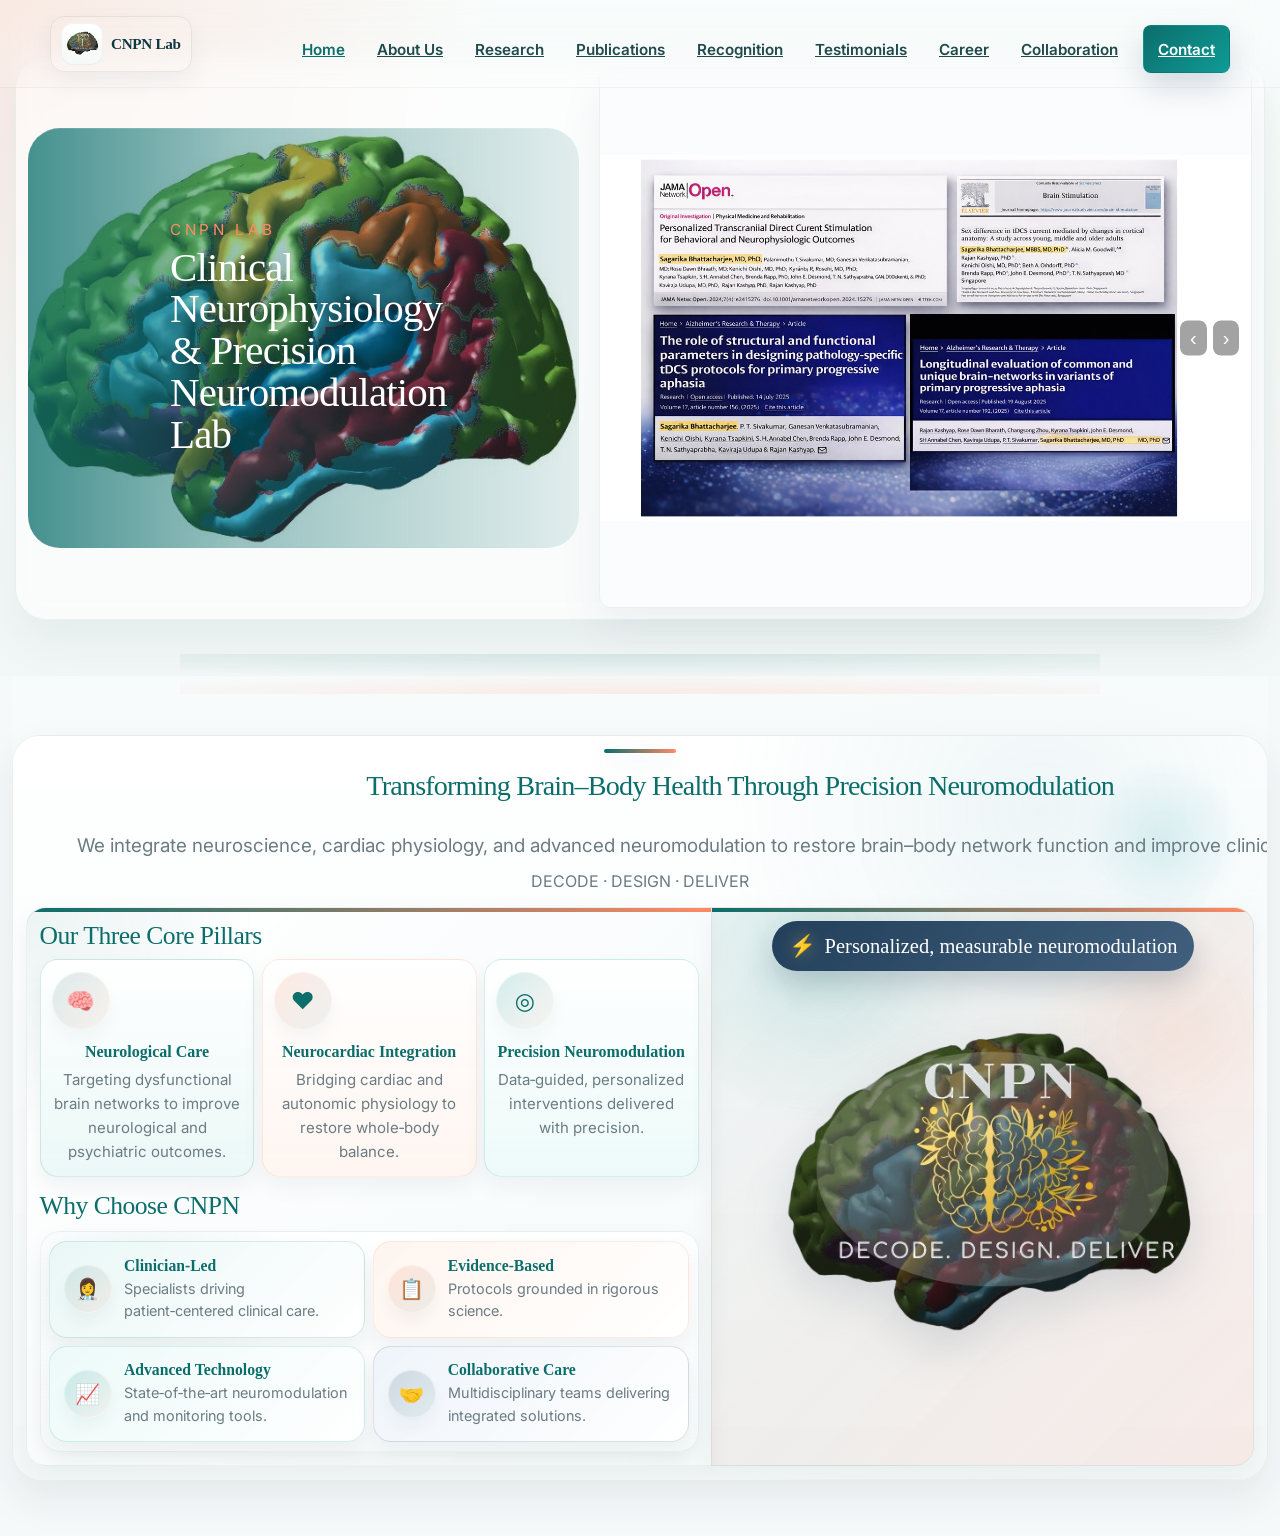
==== commit 55fcf525: "Uploading LabWeb project from VS Code" ====
--- a/index.html
+++ b/index.html
@@ -11,7 +11,7 @@
     <link rel="preconnect" href="https://fonts.googleapis.com" />
     <link rel="preconnect" href="https://fonts.gstatic.com" crossorigin />
     <link
-      href="https://fonts.googleapis.com/css2?family=DM+Serif+Display:ital@0;1&family=DM+Sans:wght@400;500;600;700;800&display=swap"
+      href="https://fonts.googleapis.com/css2?family=Inter:wght@400;500;600;700;800&display=swap"
       rel="stylesheet"
     />
     <link rel="stylesheet" href="styles.css" />
@@ -20,7 +20,7 @@
     <header class="site-header">
       <div class="site-header-inner">
         <a class="brand" href="#home" aria-label="CNPN Lab home">
-          <img src="Lab/logo.png" alt="CNPN Lab Logo" class="brand-logo" />
+          <img src="Lab/logo_transparent.png" alt="CNPN Lab Logo" class="brand-logo" />
           <span class="brand-text">CNPN Lab</span>
         </a>
 
@@ -46,7 +46,6 @@
         <div class="start-showcase-layout">
           <div class="start-showcase-copy">
             <div class="start-branding">
-              <img src="Lab/logo.png" alt="CNPN Lab Logo" class="start-branding-logo" />
               <div class="start-branding-copy">
                 <p class="eyebrow">CNPN Lab</p>
                 <h1>Clinical Neurophysiology &amp; Precision Neuromodulation Lab</h1>
@@ -60,67 +59,71 @@
       <section class="section alt" id="vision">
         <div class="vision-frame">
           <div class="section-head center vision-frame-head">
-            <h2 class="vision-heading">Our Vision &amp; Mission</h2>
-            <p class="vision-subtext">We integrate brain, cardiac, and autonomic physiology to decode, design, and deliver precision neuromodulation therapies, restoring dysfunctional brain-body networks in neurological, psychiatric, neuromuscular and neurocardiac disorders.</p>
+            <h2 class="vision-heading">
+              <span class="vision-heading-line">Transforming Brain–Body Health Through</span>
+              <span class="vision-heading-line">Precision Neuromodulation</span>
+            </h2>
+            <p class="vision-subtext">We integrate neuroscience, cardiac physiology, and advanced neuromodulation to restore brain–body network function and improve clinical outcomes.</p>
+            <p class="vision-tagline">DECODE &middot; DESIGN &middot; DELIVER</p>
           </div>
 
           <div class="vision-frame-main">
             <article class="vision-panel vision-panel-left">
-              <h3>What We Do</h3>
+              <h3>Our Three Core Pillars</h3>
               <div class="vision-card-grid">
                 <div class="vision-mini-card">
                   <span class="vision-mini-icon">🧠</span>
                   <h4>Neurological Care</h4>
-                  <p>We target dysfunctional brain networks to improve neurological and psychiatric outcomes.</p>
+                  <p>Targeting dysfunctional brain networks to improve neurological and psychiatric outcomes.</p>
                 </div>
                 <div class="vision-mini-card">
                   <span class="vision-mini-icon">❤</span>
                   <h4>Neurocardiac Integration</h4>
-                  <p>We integrate cardiac and autonomic physiology to restore whole-body balance.</p>
+                  <p>Bridging cardiac and autonomic physiology to restore whole‑body balance.</p>
                 </div>
                 <div class="vision-mini-card">
                   <span class="vision-mini-icon">◎</span>
                   <h4>Precision Neuromodulation</h4>
-                  <p>We use advanced, data-guided techniques to deliver personalized therapies.</p>
+                  <p>Data‑guided, personalized interventions delivered with precision.</p>
                 </div>
               </div>
 
+              <h3 style="margin-top:0.9rem;">Why Choose CNPN</h3>
               <div class="vision-strip vision-strip-inline">
                 <div class="vision-strip-item">
                   <span class="vision-strip-icon">👩‍⚕️</span>
                   <div>
-                    <h4>Clinician-Led Care</h4>
-                    <p>Experienced specialists dedicated to your recovery.</p>
+                    <h4>Clinician‑Led</h4>
+                    <p>Specialists driving patient‑centered clinical care.</p>
                   </div>
                 </div>
                 <div class="vision-strip-item">
                   <span class="vision-strip-icon">📋</span>
                   <div>
-                    <h4>Evidence-Based Protocols</h4>
-                    <p>Science-driven methods for safe and effective outcomes.</p>
+                    <h4>Evidence‑Based</h4>
+                    <p>Protocols grounded in rigorous science.</p>
                   </div>
                 </div>
                 <div class="vision-strip-item">
                   <span class="vision-strip-icon">📈</span>
                   <div>
                     <h4>Advanced Technology</h4>
-                    <p>State-of-the-art neuromodulation and neurophysiology tools.</p>
+                    <p>State‑of‑the‑art neuromodulation and monitoring tools.</p>
                   </div>
                 </div>
                 <div class="vision-strip-item">
                   <span class="vision-strip-icon">🤝</span>
                   <div>
-                    <h4>Integrated &amp; Collaborative</h4>
-                    <p>Multidisciplinary approach for comprehensive care.</p>
+                    <h4>Collaborative Care</h4>
+                    <p>Multidisciplinary teams delivering integrated solutions.</p>
                   </div>
                 </div>
               </div>
             </article>
 
             <article class="vision-panel vision-panel-right">
-              <div class="vision-badge"><span class="vision-badge-icon" aria-hidden="true">⚡</span><span>Meet Your Neurostimulation Specialist</span></div>
-              <img src="Lab/logo.png" alt="Laboratory brain logo" class="vision-figure-image" />
-              <p class="neuro-note">We combine neuroscience, cardiac physiology, and advanced neuromodulation to decode, design, and deliver precision therapies for neurological, psychiatric, neuromuscular and neurocardiac disorders.</p>
+              <div class="vision-badge"><span class="vision-badge-icon" aria-hidden="true">⚡</span><span>Personalized, measurable neuromodulation</span></div>
+              <img src="Lab/logo_transparent.png" alt="Laboratory brain logo" class="vision-figure-image" />
             </article>
           </div>
 
@@ -139,6 +142,9 @@
         </div>
 
         <div id="testimonialGrid"></div>
+        <div id="testimonialContentContainer" class="reveal">
+          <div class="testimonial-slider" id="testimonialCarouselContainer"></div>
+        </div>
         <div class="video-intro">
           <p class="eyebrow">Clinical Video Summaries</p>
           <h3>Patient Journey: Baseline → In‑session → Follow‑up</h3>
@@ -277,10 +283,6 @@
       </section>
     </main>
 
-    <footer class="site-footer">
-      <p>CNPN Lab. Clinical Neurophysiology & Precision Neuromodulation.</p>
-    </footer>
-
     <script src="script.js"></script>
   </body>
 </html>
--- a/styles.css
+++ b/styles.css
@@ -1,58 +1,47 @@
 :root {
-  --bg: #ffffff;
-  --bg-alt: #ffffff;
+  --bg: #f6f9fa;
+  --bg-alt: #f3f7f8;
   --surface: #ffffff;
-  --surface-strong: #ffffff;
-  --text: #083638;
-  --muted: #607978;
-  --line: rgba(8, 54, 56, 0.06);
+  --surface-strong: #fbfcfd;
+  --text: #0f3740;
+  --muted: #6b7c83;
+  --line: rgba(15, 55, 66, 0.06);
   --primary: #0b6e6b;
   --primary-2: #0f9b96;
-  --accent: #8fd3cc;
-  --accent-soft: rgba(143, 211, 204, 0.12);
-  --cta: #007a78;
-  --cta-soft: rgba(0, 122, 120, 0.08);
+  --accent: #ff8a65;
+  --accent-soft: rgba(255,138,101,0.12);
+  --cta: #0b6e6b;
+  --cta-soft: rgba(11,110,107,0.08);
   /* RGB variables for use in rgba(...) so alpha variants stay consistent */
   --primary-rgb: 11,110,107;
   --primary-2-rgb: 15,155,150;
-  --accent-rgb: 143,211,204;
-  --cta-rgb: 0,122,120;
-  --text-rgb: 8,54,56;
-  --shadow: 0 24px 60px rgba(8, 54, 56, 0.08);
-  --shadow-strong: 0 30px 70px rgba(8, 54, 56, 0.12);
+  --accent-rgb: 255,138,101;
+  --cta-rgb: 11,110,107;
+  --text-rgb: 15,55,66;
+  --shadow: 0 22px 48px rgba(15, 55, 66, 0.06);
+  --shadow-strong: 0 28px 60px rgba(15, 55, 66, 0.10);
   --radius-xl: 32px;
   --radius-lg: 24px;
   --radius-md: 14px;
   --max: 1180px;
 }
 
-* {
-  box-sizing: border-box;
-}
+* { box-sizing: border-box; }
 
 html {
   scroll-behavior: smooth;
+  scroll-padding-top: var(--header-offset, 112px);
 }
 
 body {
   margin: 0;
-  font-family: "DM Sans", system-ui, sans-serif;
+  font-family: "Inter", system-ui, sans-serif;
   color: var(--text);
   background: var(--bg);
   overflow-x: hidden;
 }
 
-body::before { display: none; }
-
-a {
-  color: inherit;
-  text-decoration: none;
-}
-
-img {
-  display: block;
-  max-width: 100%;
-}
+img { display: block; max-width: 100%; }
 
 /* Professional hero styles */
 .hero {
@@ -61,7 +50,6 @@
   align-items: center;
   justify-content: center;
   position: relative;
-  background-image: none;
   background-color: var(--bg-alt);
   color: var(--text);
 }
@@ -108,7 +96,6 @@
 
 
 .site-header,
-.site-footer,
 .section,
 .hero-content {
   width: min(var(--max), calc(100% - 32px));
@@ -130,6 +117,7 @@
   padding: 16px clamp(16px, 3vw, 32px);
   backdrop-filter: blur(18px);
   transform: translateZ(0);
+  background: transparent;
 }
 
 /* inner constrained header to shorten visual length on large screens */
@@ -140,6 +128,7 @@
   align-items: center;
   justify-content: space-between;
   gap: 20px;
+  background: transparent;
 }
 
 /* Header - subtle professional background and CTA spacing */
@@ -153,6 +142,27 @@
   margin: 0 0 12px 0;
 }
 h2 { font-size: clamp(1.6rem, 3.6vw, 2.6rem); }
+
+/* Reduce size specifically for the vision section heading to improve layout */
+.vision-heading {
+  font-size: clamp(1.9rem, 4vw, 3.2rem);
+  line-height: 0.98;
+  display: flex;
+  flex-direction: column;
+  align-items: center;
+  gap: 12px;
+  padding: 10px clamp(12px, 2vw, 22px);
+  max-width: 22ch;
+  width: min(100%, 22ch);
+  margin: 0 auto;
+  text-align: center;
+}
+
+.vision-heading-line {
+  display: block;
+  gap: 8px;
+  white-space: normal;
+}
 h3 { font-size: clamp(1.1rem, 2vw, 1.25rem); }
 
 /* Card polishing */
@@ -174,7 +184,8 @@
   content: "";
   position: absolute;
   inset: 0;
-  background: linear-gradient(180deg, rgba(255,255,255,0.6), rgba(255,255,255,0.4));
+  /* keep header visually light but allow transparent logos to show through */
+  background: rgba(255,255,255,0.0);
   border-bottom: 1px solid rgba(0,0,0,0.04);
   z-index: -1;
 }
@@ -182,10 +193,16 @@
 .brand {
   display: inline-flex;
   align-items: center;
-  gap: 12px;
+  gap: 8px;
   font-weight: 700;
   text-decoration: none;
   transition: transform 180ms ease;
+  padding: 6px 10px;
+  border-radius: 14px;
+  background: rgba(255, 255, 255, 0.72);
+  border: 1px solid rgba(15, 55, 66, 0.08);
+  box-shadow: 0 10px 24px rgba(15, 55, 66, 0.06);
+  backdrop-filter: blur(10px);
 }
 
 .brand:hover {
@@ -193,9 +210,13 @@
 }
 
 .brand-logo {
-  height: 48px;
+  height: 42px;
   width: auto;
   object-fit: contain;
+  background: linear-gradient(180deg, rgba(255, 255, 255, 0.98), rgba(244, 248, 247, 0.95));
+  border-radius: 12px;
+  padding: 4px;
+  box-shadow: inset 0 0 0 1px rgba(15, 55, 66, 0.05);
 }
 
 .brand-text {
@@ -212,6 +233,7 @@
 }
 
 .site-nav {
+  height: 38px;
   display: flex;
   flex-wrap: wrap;
   justify-content: flex-end;
@@ -225,12 +247,15 @@
   background: transparent;
   border: 0;
   width: 44px;
-  height: 44px;
+  font-size: 0.82rem;
   align-items: center;
   justify-content: center;
 }
+
 .nav-toggle .hamburger {
+  flex-wrap: nowrap;
   display: block;
+  gap: 8px;
   width: 22px;
   height: 2px;
   background: var(--primary);
@@ -252,6 +277,7 @@
   color: rgba(8, 54, 56, 0.9);
   font-weight: 600;
   position: relative;
+  padding: 5px 7px;
 }
 
 .site-nav a::after {
@@ -277,6 +303,9 @@
 
 .start-showcase {
   padding-top: clamp(160px, 14vw, 230px);
+  background:
+    radial-gradient(circle at top left, rgba(var(--accent-rgb), 0.16), transparent 34%),
+    linear-gradient(180deg, rgba(248, 252, 251, 0.96) 0%, rgba(241, 247, 246, 0.9) 100%);
 }
 
 #home.section {
@@ -291,12 +320,19 @@
   grid-template-columns: minmax(340px, 0.92fr) minmax(0, 1.08fr);
   gap: 0.9rem;
   align-items: stretch;
+  padding: 0.7rem;
+  border-radius: var(--radius-xl);
+  background: rgba(255, 255, 255, 0.58);
+  border: 1px solid rgba(var(--primary-rgb), 0.08);
+  box-shadow: var(--shadow);
+  backdrop-filter: blur(10px);
 }
 
 .start-showcase-copy {
   background: transparent;
   border: 0;
   border-radius: 0;
+  z-index: 1;
   padding: 0.6rem 0.35rem 0.6rem 0;
   display: flex;
   flex-direction: column;
@@ -310,32 +346,55 @@
   min-height: clamp(280px, 34vw, 420px);
 }
 
-.start-branding-logo {
-  width: clamp(160px, 16vw, 320px);
-  height: auto;
-  object-fit: contain;
-  flex: 0 0 auto;
-}
-
+.start-branding {
+  position: relative;
+  justify-content: center;
+  text-align: left;
+  background:
+    linear-gradient(90deg, rgba(var(--primary-rgb), 0.76) 0%, rgba(var(--primary-rgb), 0.42) 38%, rgba(var(--primary-rgb), 0.12) 100%),
+    url("Lab/Logo pic.jpeg") left center / contain no-repeat;
+  overflow: hidden;
+  padding: clamp(1.4rem, 3vw, 2.4rem);
+  border-radius: var(--radius-xl);
+  box-shadow: inset 0 1px 0 rgba(255, 255, 255, 0.12);
+}
+
+.brand,
+.start-showcase-copy,
 .start-branding-copy {
+  background: transparent;
+}
+
+.start-branding-copy {
+  position: relative;
+  z-index: 1;
   display: flex;
   flex-direction: column;
   gap: 0.45rem;
+  max-width: min(26rem, 58%);
 }
 
 .start-branding .eyebrow {
   margin: 0;
   font-size: clamp(0.95rem, 1.1vw, 1.05rem);
+  color: rgba(255, 255, 255, 0.82);
 }
 
 .start-showcase-copy h1 {
   margin: 0;
   font-family: "DM Serif Display", Georgia, serif;
-  color: var(--primary);
+  color: #ffffff;
   font-size: clamp(1.9rem, 3.2vw, 3.15rem);
   line-height: 1.02;
   max-width: 13ch;
   text-wrap: balance;
+  text-shadow: 0 6px 16px rgba(0, 0, 0, 0.24);
+}
+
+.start-branding-copy h1,
+.start-branding-copy .eyebrow {
+  position: relative;
+  z-index: 1;
 }
 
 #startLabCarousel .research-carousel {
@@ -425,12 +484,26 @@
     width: min(var(--max), calc(100% - 20px));
     padding: 0;
     align-items: center;
-    flex-wrap: wrap;
+    flex-wrap: nowrap;
+    gap: 12px;
   }
 
   .nav-toggle {
     display: inline-flex;
     margin-left: auto;
+    position: relative;
+    z-index: 40;
+    flex: 0 0 auto;
+    border: 1px solid rgba(var(--primary-rgb), 0.14);
+    border-radius: 12px;
+    background: rgba(255, 255, 255, 0.92);
+    box-shadow: 0 8px 18px rgba(31, 59, 87, 0.12);
+  }
+
+  .nav-toggle .hamburger,
+  .nav-toggle .hamburger::before,
+  .nav-toggle .hamburger::after {
+    background: var(--primary);
   }
 
   .site-nav {
@@ -472,37 +545,91 @@
     min-height: 160px;
     align-items: center;
     gap: 0.85rem;
-    flex-wrap: wrap;
-  }
-  .start-branding-logo { width: clamp(88px, 22vw, 180px); }
-  .start-branding-copy { min-width: 0; }
+    flex-wrap: nowrap;
+    justify-content: center;
+    flex-direction: column;
+    overflow: hidden;
+    background-position: left center;
+  }
+  .start-showcase-layout {
+    padding: 0.45rem;
+  }
+  .start-branding-copy {
+    min-width: 0;
+    padding-left: 0;
+    align-items: center;
+    max-width: 100%;
+    text-align: center;
+  }
   .start-showcase-copy h1 { font-size: clamp(1.35rem, 5.3vw, 2rem); max-width: 100%; }
   #startLabCarousel .carousel-frame { height: clamp(220px, 42vw, 420px); }
 
-  #aboutGrid > article.research-panel {
+  #aboutGrid > article.research-panel,
+  #aboutGrid > article.about-pi-card,
+  #aboutGrid > article.about-fellow-card,
+  #aboutGrid > article.about-member-card,
+  #aboutGrid > article.intern-member-card {
     display: flex !important;
     flex-direction: column;
     gap: 1rem;
   }
 
-  #aboutGrid > article.research-panel > div {
+  #aboutGrid > article.research-panel > div,
+  #aboutGrid > article.about-pi-card > div,
+  #aboutGrid > article.about-fellow-card > div,
+  #aboutGrid > article.about-member-card > div,
+  #aboutGrid > article.intern-member-card > div {
     width: 100%;
   }
 
-  #aboutGrid > article.research-panel > div:last-child {
-    order: -1;
+  #aboutGrid .about-pi-copy,
+  #aboutGrid .about-fellow-copy,
+  #aboutGrid .intern-member-copy {
+    order: 2;
+  }
+
+  #aboutGrid .about-pi-side,
+  #aboutGrid .about-fellow-side,
+  #aboutGrid .intern-member-image {
+    display: contents;
+  }
+
+  #aboutGrid .pi-interests,
+  #aboutGrid .tanushree-interests {
+    order: 3;
+  }
+
+  #aboutGrid .pi-slider-wrapper,
+  #aboutGrid .tanushree-slider,
+  #aboutGrid .intern-member-media {
+    order: 1;
   }
 
   #aboutGrid .pi-slider-wrapper,
   #aboutGrid .tanushree-slider,
   #aboutGrid .pi-slider,
-  #aboutGrid .tanushree-interests {
+  #aboutGrid .tanushree-interests,
+  #aboutGrid .intern-member-media {
     width: 100%;
   }
 
   #aboutGrid .pi-slider,
   #aboutGrid .tanushree-slider {
     aspect-ratio: 4 / 3;
+  }
+
+  #testimonials {
+    grid-template-columns: 1fr;
+  }
+
+  .video-grid {
+    flex-direction: column;
+  }
+
+  .video-card {
+    flex: 1 1 auto;
+    width: 100%;
+    min-width: 0;
   }
 }
 
@@ -517,7 +644,14 @@
   .site-header { padding: 8px 10px; }
   .site-header-inner { width: min(var(--max), calc(100% - 12px)); }
   .hero-end { padding: 28px 12px; }
-  .start-branding-logo { width: clamp(72px, 28vw, 140px); }
+  .start-branding {
+    min-height: 0;
+  }
+
+  .start-branding-copy {
+    padding-left: 0;
+  }
+
   .start-showcase-copy h1 { font-size: clamp(1.05rem, 6.2vw, 1.45rem); }
 
   .site-nav {
@@ -819,8 +953,7 @@
 .feature-banner p,
 .card p,
 .contact-card p,
-.apply-box p,
-.site-footer p {
+.apply-box p {
   color: var(--muted);
   line-height: 1.7;
 }
@@ -878,11 +1011,11 @@
 .section {
   padding: 56px 0;
   position: relative;
-}
-
-/* Hide sections that are deferred until a user clicks the nav */
-.section.deferred {
-  display: none !important;
+  scroll-margin-top: var(--header-offset, 112px);
+}
+
+.section:last-of-type {
+  padding-bottom: 0;
 }
 
 .section + .section::before {
@@ -1001,21 +1134,33 @@
 }
 
 .vision-heading {
-  font-size: clamp(2.4rem, 5vw, 4.2rem);
+  font-size: clamp(2rem, 4.2vw, 3.7rem);
+  line-height: 0.94;
+  display: flex;
+  flex-direction: column;
+  align-items: center;
+  gap: 0;
+  letter-spacing: -0.03em;
+}
+
+.vision-heading-line {
+  display: block;
+  line-height: 0.9;
+  white-space: nowrap;
 }
 
 .vision-subtext {
-  font-size: clamp(0.95rem, 1.6vw, 1.08rem);
+  font-size: clamp(0.95rem, 1.4vw, 1.05rem);
   max-width: 92ch;
   margin-inline: auto;
 }
 
 .about-heading {
-  font-size: clamp(2.4rem, 5vw, 4rem);
+  font-size: clamp(2rem, 4.2vw, 3.4rem);
 }
 
 .publications-heading {
-  font-size: clamp(2.2rem, 4.2vw, 3.7rem);
+  font-size: clamp(1.9rem, 3.8vw, 3rem);
 }
 
 .glow-loop {
@@ -1133,22 +1278,6 @@
   }
 }
 
-.section-note {
-  display: grid;
-  place-items: center;
-  text-align: center;
-  padding: 18px 20px;
-  margin-bottom: 24px;
-  color: var(--primary);
-  background: linear-gradient(135deg, rgba(31, 59, 87, 0.05), rgba(111, 129, 147, 0.09));
-  border: 1px solid rgba(31, 59, 87, 0.08);
-  box-shadow: inset 0 1px 0 rgba(255, 255, 255, 0.7);
-}
-
-.section-note strong {
-  font-weight: 700;
-}
-
 /* Video grid: professional three-up layout on desktop, responsive stack on mobile */
 .video-grid {
   /* Full-bleed horizontal row across the viewport */
@@ -1319,15 +1448,19 @@
   overflow: hidden;
 }
 
-/* publication list bullets styling */
 .publication-theme-bullets {
   list-style: disc;
-  padding-left: 1.2rem;
+  padding-left: 1.4rem;
   margin: 0.6rem 0;
 }
 .publication-theme-bullets .publication-entry {
   margin: 0.45rem 0;
   font-size: 0.95rem;
+}
+
+.publication-theme-bullets .publication-entry::marker {
+  color: var(--accent);
+  font-size: 1.05em;
 }
 
 .grid.two-up {
@@ -1634,16 +1767,39 @@
   align-items: stretch;
 }
 
+/* Restore previous testimonial look: two-column image sliders with clean spacing */
+#testimonialGrid {
+  padding: 10px 0;
+}
+
+#testimonialContentContainer {
+  padding: 10px 0;
+}
+
+#testimonialLeftCarouselContainer .research-carousel,
+#testimonialCarouselContainer .research-carousel {
+  background: rgba(255, 255, 255, 0.65);
+  border: 1px solid rgba(var(--primary-rgb), 0.10);
+  box-shadow: 0 18px 40px rgba(15, 55, 66, 0.08);
+}
+
+#testimonialLeftCarouselContainer .carousel-frame,
+#testimonialCarouselContainer .carousel-frame {
+  height: min(420px, 52vw);
+}
+
 #testimonialLeftCarouselContainer,
 #testimonialCarouselContainer {
   align-self: stretch;
   width: 100%;
 }
 
+
 #testimonialLeftCarouselContainer .research-carousel,
 #testimonialCarouselContainer .research-carousel {
   height: 100%;
   width: 100%;
+  margin: 0;
 }
 
 #testimonialLeftCarouselContainer .carousel-frame,
@@ -1688,6 +1844,8 @@
   margin-top: 0;
   padding-top: 6px;
   border-top: 1px solid var(--line);
+  list-style: none;
+  padding-left: 0;
 }
 
 .paper-title-link {
@@ -1807,7 +1965,7 @@
   padding: 16px;
   background: rgba(var(--primary-rgb), 0.04);
   border-radius: 12px;
-  border-left: 3px solid var(--accent);
+  border-left: 2px solid var(--accent);
 }
 
 .toolboxes-section h4 {
@@ -1993,6 +2151,14 @@
   align-items: stretch;
 }
 
+.about-pi-card,
+.about-fellow-card {
+  display: grid;
+  grid-template-columns: minmax(0, 1.2fr) minmax(280px, 0.9fr);
+  gap: 1.25rem;
+  align-items: stretch;
+}
+
 .intern-member-copy {
   min-width: 0;
 }
@@ -2009,12 +2175,37 @@
   min-height: 100%;
 }
 
+.about-pi-side,
+.about-fellow-side {
+  display: flex;
+  flex-direction: column;
+  gap: 1rem;
+  min-width: 0;
+}
+
+.about-pi-side .pi-slider-wrapper,
+.about-pi-side .pi-interests,
+.about-fellow-side .tanushree-slider,
+.about-fellow-side .tanushree-interests {
+  width: 100%;
+}
+
 @media (max-width: 960px) {
   .intern-member-card {
     grid-template-columns: 1fr;
   }
 
+  .about-pi-card,
+  .about-fellow-card {
+    grid-template-columns: 1fr;
+  }
+
   .intern-member-image {
+    order: 2;
+  }
+
+  .about-pi-side,
+  .about-fellow-side {
     order: 2;
   }
 }
@@ -2048,8 +2239,8 @@
 .vision-frame {
   display: grid;
   gap: 0;
-  margin-top: 0.9rem;
-  padding: 1.15rem;
+  margin-top: 0.2rem;
+  padding: 0.8rem;
   border: 1px solid var(--line);
   border-radius: 28px;
   background:
@@ -2057,6 +2248,10 @@
     linear-gradient(180deg, rgba(255,255,255,0.94), rgba(244,248,249,0.97));
   box-shadow: 0 18px 42px rgba(29, 39, 48, 0.08);
   overflow: hidden;
+}
+
+#vision.section {
+  width: min(1360px, calc(100% - 24px));
 }
 
 .vision-frame::before {
@@ -2072,6 +2267,12 @@
 
 .vision-frame-head {
   position: relative;
+  margin-bottom: 0;
+  width: 100%;
+  max-width: none;
+  margin-left: auto;
+  margin-right: auto;
+  padding-inline: clamp(12px, 2vw, 24px);
 }
 .video-grid {
   display: grid;
@@ -2086,11 +2287,14 @@
 /* end video-grid */
 
 .vision-frame-head .vision-heading {
-  margin-bottom: 0.35rem;
+  margin-bottom: 0;
+  width: min(100%, 42ch);
+  max-width: 42ch;
 }
 
 .vision-frame-head .vision-subtext {
-  margin-bottom: 0;
+  margin-bottom: 0.05rem;
+  font-size: clamp(1rem, 1.8vw, 1.18rem);
 }
 
 .vision-frame-main {
@@ -2098,6 +2302,7 @@
   grid-template-columns: minmax(0, 1.2fr) minmax(0, 0.95fr);
   gap: 0;
   align-items: stretch;
+  margin-top: -0.3rem;
 }
 
 .vision-panel {
@@ -2105,9 +2310,11 @@
   overflow: hidden;
   border: 1px solid var(--line);
   border-radius: 20px;
-  background: linear-gradient(180deg, rgba(255,255,255,0.9), rgba(244,248,249,0.94));
+  background:
+    radial-gradient(circle at top right, rgba(var(--accent-rgb), 0.08), transparent 30%),
+    linear-gradient(180deg, rgba(255,255,255,0.92), rgba(245,249,250,0.98));
   box-shadow: 0 10px 24px rgba(29, 39, 48, 0.05);
-  padding: 0.95rem;
+  padding: 0.8rem;
 }
 
 .vision-panel-left {
@@ -2131,26 +2338,48 @@
 }
 
 .vision-panel h3 {
-  margin-bottom: 0.8rem;
+  margin-bottom: 0.55rem;
+  font-size: 1.6rem;
 }
 
 .vision-panel-left {
-  background: linear-gradient(135deg, rgba(255,255,255,0.95), rgba(249,251,252,0.98));
+  background:
+    radial-gradient(circle at top left, rgba(var(--primary-rgb), 0.08), transparent 26%),
+    linear-gradient(135deg, rgba(255,255,255,0.96), rgba(245,250,251,0.99));
 }
 
 .vision-card-grid {
   display: grid;
   grid-template-columns: repeat(3, minmax(0, 1fr));
-  gap: 0.55rem;
+  gap: 0.45rem;
 }
 
 .vision-mini-card {
   border: 1px solid rgba(20, 58, 87, 0.08);
   border-radius: 18px;
-  padding: 0.82rem 0.75rem;
-  background: var(--surface-strong);
-  box-shadow: 0 8px 18px rgba(29, 39, 48, 0.04);
-  min-height: 165px;
+  padding: 0.72rem 0.7rem;
+  background:
+    linear-gradient(180deg, rgba(255,255,255,0.98), rgba(247,250,251,0.96));
+  box-shadow: 0 10px 22px rgba(29, 39, 48, 0.05);
+  min-height: 150px;
+}
+
+.vision-mini-card:nth-child(1) {
+  border-color: rgba(11, 110, 107, 0.14);
+  background:
+    linear-gradient(180deg, rgba(255,255,255,0.98), rgba(234,248,247,0.96));
+}
+
+.vision-mini-card:nth-child(2) {
+  border-color: rgba(255, 138, 101, 0.16);
+  background:
+    linear-gradient(180deg, rgba(255,255,255,0.98), rgba(255,245,240,0.96));
+}
+
+.vision-mini-card:nth-child(3) {
+  border-color: rgba(15, 155, 150, 0.16);
+  background:
+    linear-gradient(180deg, rgba(255,255,255,0.98), rgba(236,250,249,0.96));
 }
 
 .vision-mini-icon {
@@ -2160,9 +2389,18 @@
   height: 58px;
   margin: 0 auto 0.8rem;
   border-radius: 999px;
-  background: rgba(var(--primary-rgb), 0.08);
+  background: linear-gradient(135deg, rgba(var(--primary-rgb), 0.14), rgba(var(--accent-rgb), 0.1));
   color: var(--primary);
   font-size: 1.45rem;
+  box-shadow: inset 0 0 0 1px rgba(255, 255, 255, 0.35), 0 10px 18px rgba(29, 39, 48, 0.04);
+}
+
+.vision-mini-card:nth-child(2) .vision-mini-icon {
+  background: linear-gradient(135deg, rgba(var(--accent-rgb), 0.18), rgba(var(--primary-rgb), 0.08));
+}
+
+.vision-mini-card:nth-child(3) .vision-mini-icon {
+  background: linear-gradient(135deg, rgba(var(--primary-2-rgb), 0.18), rgba(var(--accent-rgb), 0.08));
 }
 
 .vision-mini-card h4 {
@@ -2182,8 +2420,11 @@
 .vision-panel-right {
   display: flex;
   flex-direction: column;
-  gap: 0.25rem;
-  background: linear-gradient(135deg, rgba(var(--primary-rgb), 0.06), rgba(var(--accent-rgb), 0.12));
+  gap: 0.15rem;
+  background:
+    radial-gradient(circle at 20% 10%, rgba(var(--primary-2-rgb), 0.14), transparent 24%),
+    radial-gradient(circle at 85% 22%, rgba(var(--accent-rgb), 0.12), transparent 22%),
+    linear-gradient(135deg, rgba(var(--primary-rgb), 0.06), rgba(var(--accent-rgb), 0.12));
 }
 
 .vision-badge {
@@ -2191,13 +2432,13 @@
   align-self: center;
   align-items: center;
   justify-content: center;
-  min-height: 54px;
-  padding: 0.65rem 1.2rem;
+  min-height: 50px;
+  padding: 0.55rem 1.05rem;
   border-radius: 999px;
   background: linear-gradient(135deg, rgba(31, 59, 87, 0.98), rgba(53, 87, 118, 0.94));
   color: white;
   font-family: "DM Serif Display", Georgia, serif;
-  font-size: clamp(1rem, 1.7vw, 1.22rem);
+  font-size: clamp(1.05rem, 1.9vw, 1.28rem);
   text-align: center;
   box-shadow: 0 14px 28px rgba(31, 59, 87, 0.2);
   animation:
@@ -2215,17 +2456,9 @@
   animation: badgePulse 2.2s ease-in-out infinite;
 }
 
-.neuro-note {
-  margin: 0 auto 0;
-  max-width: 82ch;
-  text-align: center;
-  color: var(--muted);
-  line-height: 1.7;
-}
-
 .vision-figure-image {
   align-self: center;
-  width: min(86%, 340px);
+  width: min(94%, 440px);
   max-width: 100%;
   height: auto;
   object-fit: contain;
@@ -2250,13 +2483,16 @@
   padding: 0.55rem;
   border-radius: 20px;
   border: 1px solid var(--line);
-  background: rgba(255,255,255,0.68);
+  background:
+    linear-gradient(180deg, rgba(255,255,255,0.7), rgba(247,250,251,0.94));
   box-shadow: 0 10px 24px rgba(29, 39, 48, 0.05);
 }
 
 .vision-strip-inline {
   margin-top: 0.65rem;
-  background: rgba(255,255,255,0.72);
+  background:
+    radial-gradient(circle at 15% 20%, rgba(var(--primary-rgb), 0.06), transparent 26%),
+    linear-gradient(180deg, rgba(255,255,255,0.75), rgba(247,250,251,0.96));
 }
 
 .vision-strip-item {
@@ -2266,9 +2502,29 @@
   padding: 0.9rem 0.85rem;
   border-radius: 18px;
   border: 1px solid rgba(20, 58, 87, 0.08);
-  background: rgba(255, 255, 255, 0.82);
-  box-shadow: 0 8px 18px rgba(29, 39, 48, 0.04);
+  background: linear-gradient(135deg, rgba(255,255,255,0.96), rgba(245,249,251,0.9));
+  box-shadow: 0 10px 20px rgba(29, 39, 48, 0.05);
   min-height: 92px;
+}
+
+.vision-strip-item:nth-child(1) {
+  border-color: rgba(11, 110, 107, 0.14);
+  background: linear-gradient(135deg, rgba(233, 247, 246, 0.98), rgba(255,255,255,0.96));
+}
+
+.vision-strip-item:nth-child(2) {
+  border-color: rgba(255, 138, 101, 0.16);
+  background: linear-gradient(135deg, rgba(255, 245, 239, 0.98), rgba(255,255,255,0.96));
+}
+
+.vision-strip-item:nth-child(3) {
+  border-color: rgba(15, 155, 150, 0.16);
+  background: linear-gradient(135deg, rgba(236, 250, 249, 0.98), rgba(255,255,255,0.96));
+}
+
+.vision-strip-item:nth-child(4) {
+  border-color: rgba(31, 59, 87, 0.14);
+  background: linear-gradient(135deg, rgba(238, 244, 250, 0.98), rgba(255,255,255,0.96));
 }
 
 .vision-strip-icon {
@@ -2278,9 +2534,22 @@
   height: 48px;
   flex: 0 0 48px;
   border-radius: 999px;
-  background: rgba(var(--primary-rgb), 0.08);
+  background: linear-gradient(135deg, rgba(var(--primary-rgb), 0.12), rgba(var(--accent-rgb), 0.1));
   color: var(--primary);
   font-size: 1.25rem;
+  box-shadow: inset 0 0 0 1px rgba(255, 255, 255, 0.36), 0 10px 16px rgba(29, 39, 48, 0.04);
+}
+
+.vision-strip-item:nth-child(2) .vision-strip-icon {
+  background: linear-gradient(135deg, rgba(var(--accent-rgb), 0.18), rgba(var(--primary-rgb), 0.08));
+}
+
+.vision-strip-item:nth-child(3) .vision-strip-icon {
+  background: linear-gradient(135deg, rgba(var(--primary-2-rgb), 0.18), rgba(var(--accent-rgb), 0.08));
+}
+
+.vision-strip-item:nth-child(4) .vision-strip-icon {
+  background: linear-gradient(135deg, rgba(31, 59, 87, 0.16), rgba(var(--primary-rgb), 0.08));
 }
 
 .vision-strip-item h4 {
@@ -2301,7 +2570,6 @@
   .vision-card-grid {
     grid-template-columns: 1fr;
   }
-
   .vision-frame {
     padding: 0.95rem;
   }
@@ -2323,6 +2591,41 @@
   .vision-strip-item + .vision-strip-item {
     border-left: 0;
     padding-left: 0.85rem;
+  }
+}
+
+@media (min-width: 900px) {
+  #vision.section {
+    width: min(1440px, calc(100% - 24px));
+  }
+
+  .vision-frame-head {
+    width: 100%;
+    max-width: none;
+    padding-left: clamp(28px, 4vw, 80px);
+    padding-right: clamp(28px, 4vw, 80px);
+  }
+
+  .vision-heading {
+    width: 100%;
+    max-width: none;
+    display: block;
+    align-items: unset;
+    font-size: clamp(1.7rem, 2.2vw, 2.8rem);
+    line-height: 1.08;
+    white-space: nowrap;
+  }
+
+  .vision-heading-line {
+    display: inline;
+    white-space: nowrap;
+  }
+
+  .vision-subtext {
+    text-align: left;
+    margin-inline: 0;
+    white-space: nowrap;
+    font-size: clamp(0.92rem, 1.05vw, 1.05rem);
   }
 }
 
@@ -2467,11 +2770,6 @@
   border: 1px solid rgba(var(--primary-rgb), 0.08);
   box-shadow: 0 10px 24px rgba(31, 59, 87, 0.08);
 }
-.site-footer {
-  padding: 30px 0 50px;
-  border-top: 1px solid rgba(var(--primary-rgb), 0.08);
-}
-
 /* Accordion Styles */
 .accordion-item {
   border: 1px solid var(--line);
@@ -2694,3 +2992,17 @@
     animation: none;
   }
 }
+
+/* SPA Mode Styles */
+main.spa-mode > .section {
+  display: none;
+main.spa-mode > .section:not(.is-active) {
+  display: none !important;
+}
+main.spa-mode > .section.is-active {
+  display: block;
+}
+main.spa-mode > .section.is-active:not(#home):not(#vision) {
+  padding-top: calc(var(--header-offset, 112px) + 40px);
+}
+
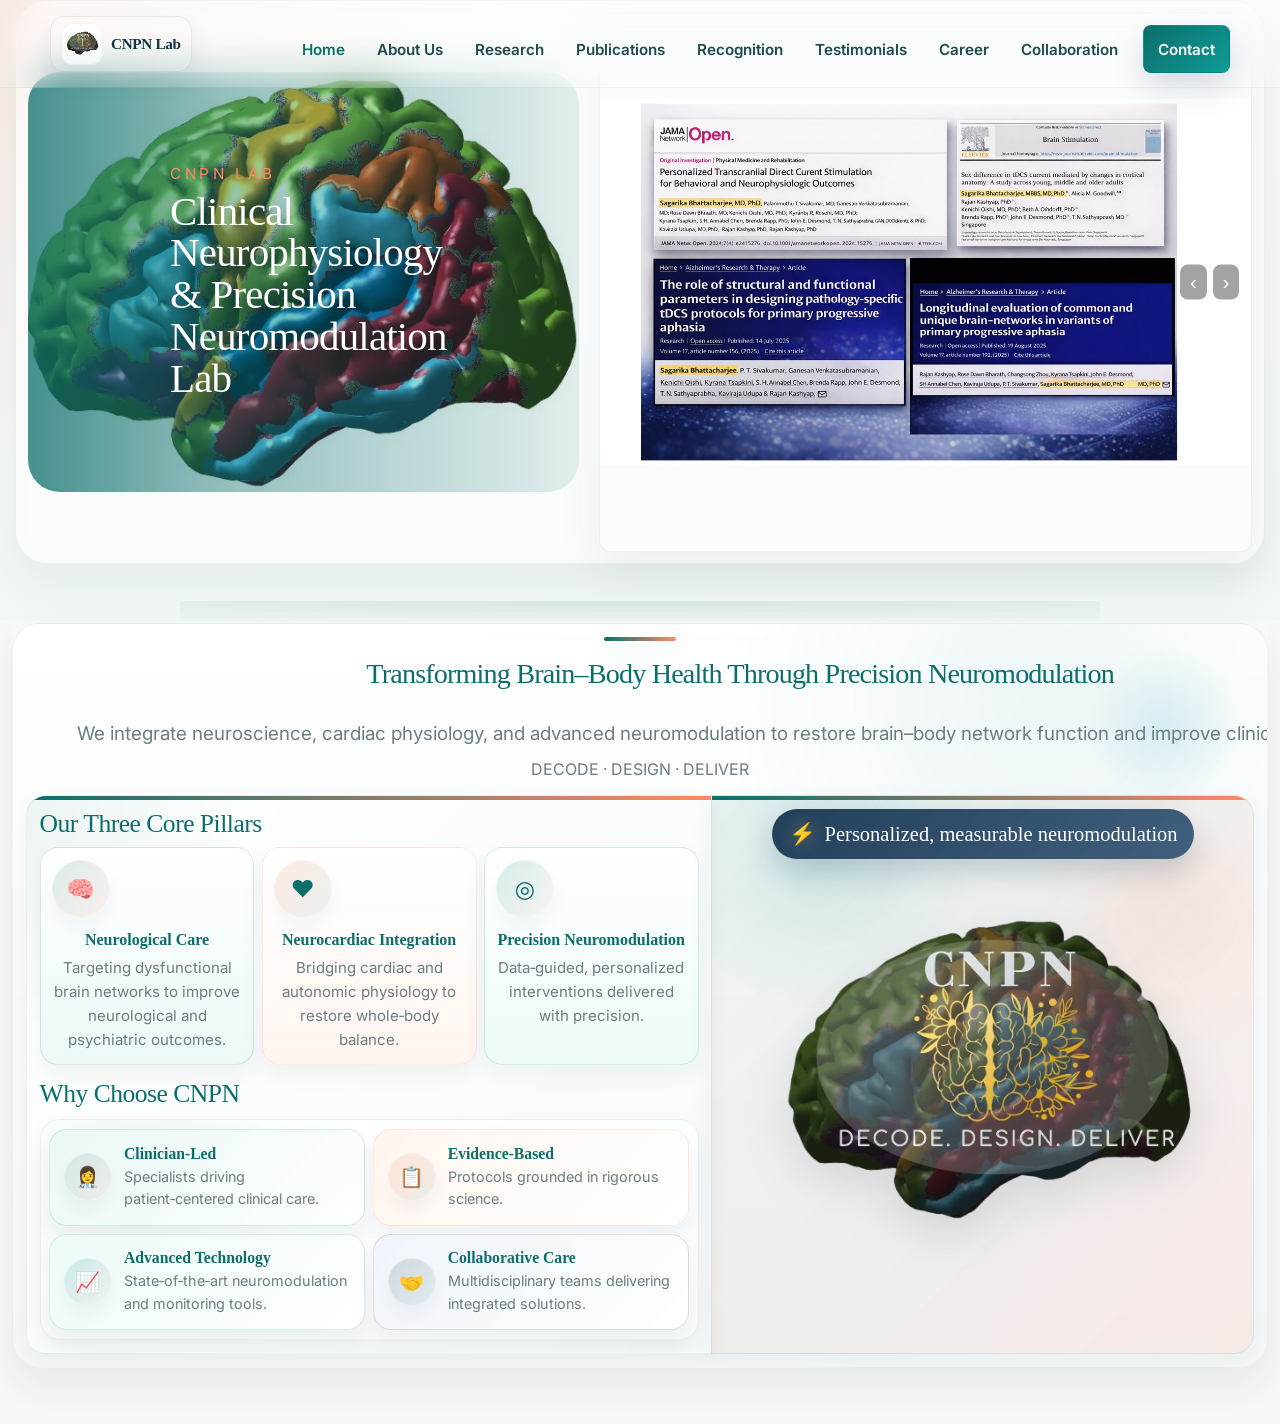
==== commit 5e4c5ee5: "Uploading LabWeb project from VS Code" ====
--- a/index.html
+++ b/index.html
@@ -207,7 +207,6 @@
 
       <section class="section alt" id="publications-archive">
         <div class="section-head center">
-          <p class="eyebrow">Publications</p>
           <h2 class="publications-heading">Publications</h2>
           <p>Comprehensive list of peer-reviewed publications and scholarly contributions</p>
         </div>
--- a/styles.css
+++ b/styles.css
@@ -1,4 +1,5 @@
 :root {
+  --header-offset: 74px;
   --bg: #f6f9fa;
   --bg-alt: #f3f7f8;
   --surface: #ffffff;
@@ -30,7 +31,7 @@
 
 html {
   scroll-behavior: smooth;
-  scroll-padding-top: var(--header-offset, 112px);
+  scroll-padding-top: var(--header-offset, 74px);
 }
 
 body {
@@ -278,6 +279,7 @@
   font-weight: 600;
   position: relative;
   padding: 5px 7px;
+  text-decoration: none;
 }
 
 .site-nav a::after {
@@ -293,9 +295,20 @@
   transition: transform 180ms ease;
 }
 
-.site-nav a:hover::after {
+.site-nav a:hover::after,
+.site-nav a:focus::after,
+.site-nav a:focus-visible::after {
   transform: scaleX(1);
 }
+
+.site-nav a:active::after,
+.site-nav a[aria-current="page"]::after,
+.site-nav a.is-active::after {
+  transform: scaleX(0);
+}
+
+
+
 
 .site-nav a:hover {
   color: var(--primary);
@@ -586,6 +599,7 @@
   #aboutGrid .about-fellow-copy,
   #aboutGrid .intern-member-copy {
     order: 2;
+    order: 1;
   }
 
   #aboutGrid .about-pi-side,
@@ -603,6 +617,7 @@
   #aboutGrid .tanushree-slider,
   #aboutGrid .intern-member-media {
     order: 1;
+    order: 2;
   }
 
   #aboutGrid .pi-slider-wrapper,
@@ -618,7 +633,8 @@
     aspect-ratio: 4 / 3;
   }
 
-  #testimonials {
+  #testimonials,
+  #testimonialGrid {
     grid-template-columns: 1fr;
   }
 
@@ -756,7 +772,7 @@
 
 @media (max-width: 900px) {
   .start-showcase {
-    padding-top: 100px;
+    padding-top: var(--header-offset, 74px);
   }
 
   .start-showcase-layout {
@@ -1009,9 +1025,9 @@
 }
 
 .section {
-  padding: 56px 0;
+  padding: 0 0 56px;
   position: relative;
-  scroll-margin-top: var(--header-offset, 112px);
+  scroll-margin-top: 74px;
 }
 
 .section:last-of-type {
@@ -1689,6 +1705,8 @@
   display: grid;
   gap: 12px;
   color: var(--muted);
+  list-style: none;
+  padding: 0;
 }
 
 .publication-entry {
@@ -1753,27 +1771,18 @@
   grid-column: 1 / -1;
 }
 
-#testimonialGrid.testimonial-stack {
-  display: grid;
-  gap: 12px;
-  align-content: start;
-}
-
-#testimonialGrid,
+#testimonialGrid {
+  grid-column: 1 / -1;
+  display: grid;
+  grid-template-columns: repeat(2, minmax(0, 1fr));
+  gap: 18px;
+  width: 100%;
+  padding: 10px 0;
+  align-items: stretch;
+}
+
 #testimonialContentContainer {
-  min-width: 0;
-  width: 100%;
-  display: flex;
-  align-items: stretch;
-}
-
-/* Restore previous testimonial look: two-column image sliders with clean spacing */
-#testimonialGrid {
-  padding: 10px 0;
-}
-
-#testimonialContentContainer {
-  padding: 10px 0;
+  display: none;
 }
 
 #testimonialLeftCarouselContainer .research-carousel,
@@ -1819,7 +1828,8 @@
 }
 
 @media (max-width: 960px) {
-  #testimonials {
+  #testimonials,
+  #testimonialGrid {
     grid-template-columns: 1fr;
   }
 
@@ -1840,12 +1850,13 @@
   padding-top: 4px;
 }
 
-.publication-theme-bullets {
+ul.publication-theme-bullets {
   margin-top: 0;
   padding-top: 6px;
   border-top: 1px solid var(--line);
-  list-style: none;
-  padding-left: 0;
+  display: block;
+  list-style: disc;
+  padding-left: 1.4rem;
 }
 
 .paper-title-link {
@@ -2911,7 +2922,7 @@
   }
 
   .section {
-    padding: 70px 0;
+    padding: 0 0 70px;
   }
 
   .section + .section::before {
@@ -2996,6 +3007,7 @@
 /* SPA Mode Styles */
 main.spa-mode > .section {
   display: none;
+}
 main.spa-mode > .section:not(.is-active) {
   display: none !important;
 }
@@ -3003,6 +3015,5 @@
   display: block;
 }
 main.spa-mode > .section.is-active:not(#home):not(#vision) {
-  padding-top: calc(var(--header-offset, 112px) + 40px);
-}
-
+  padding-top: var(--header-offset, 74px);
+}
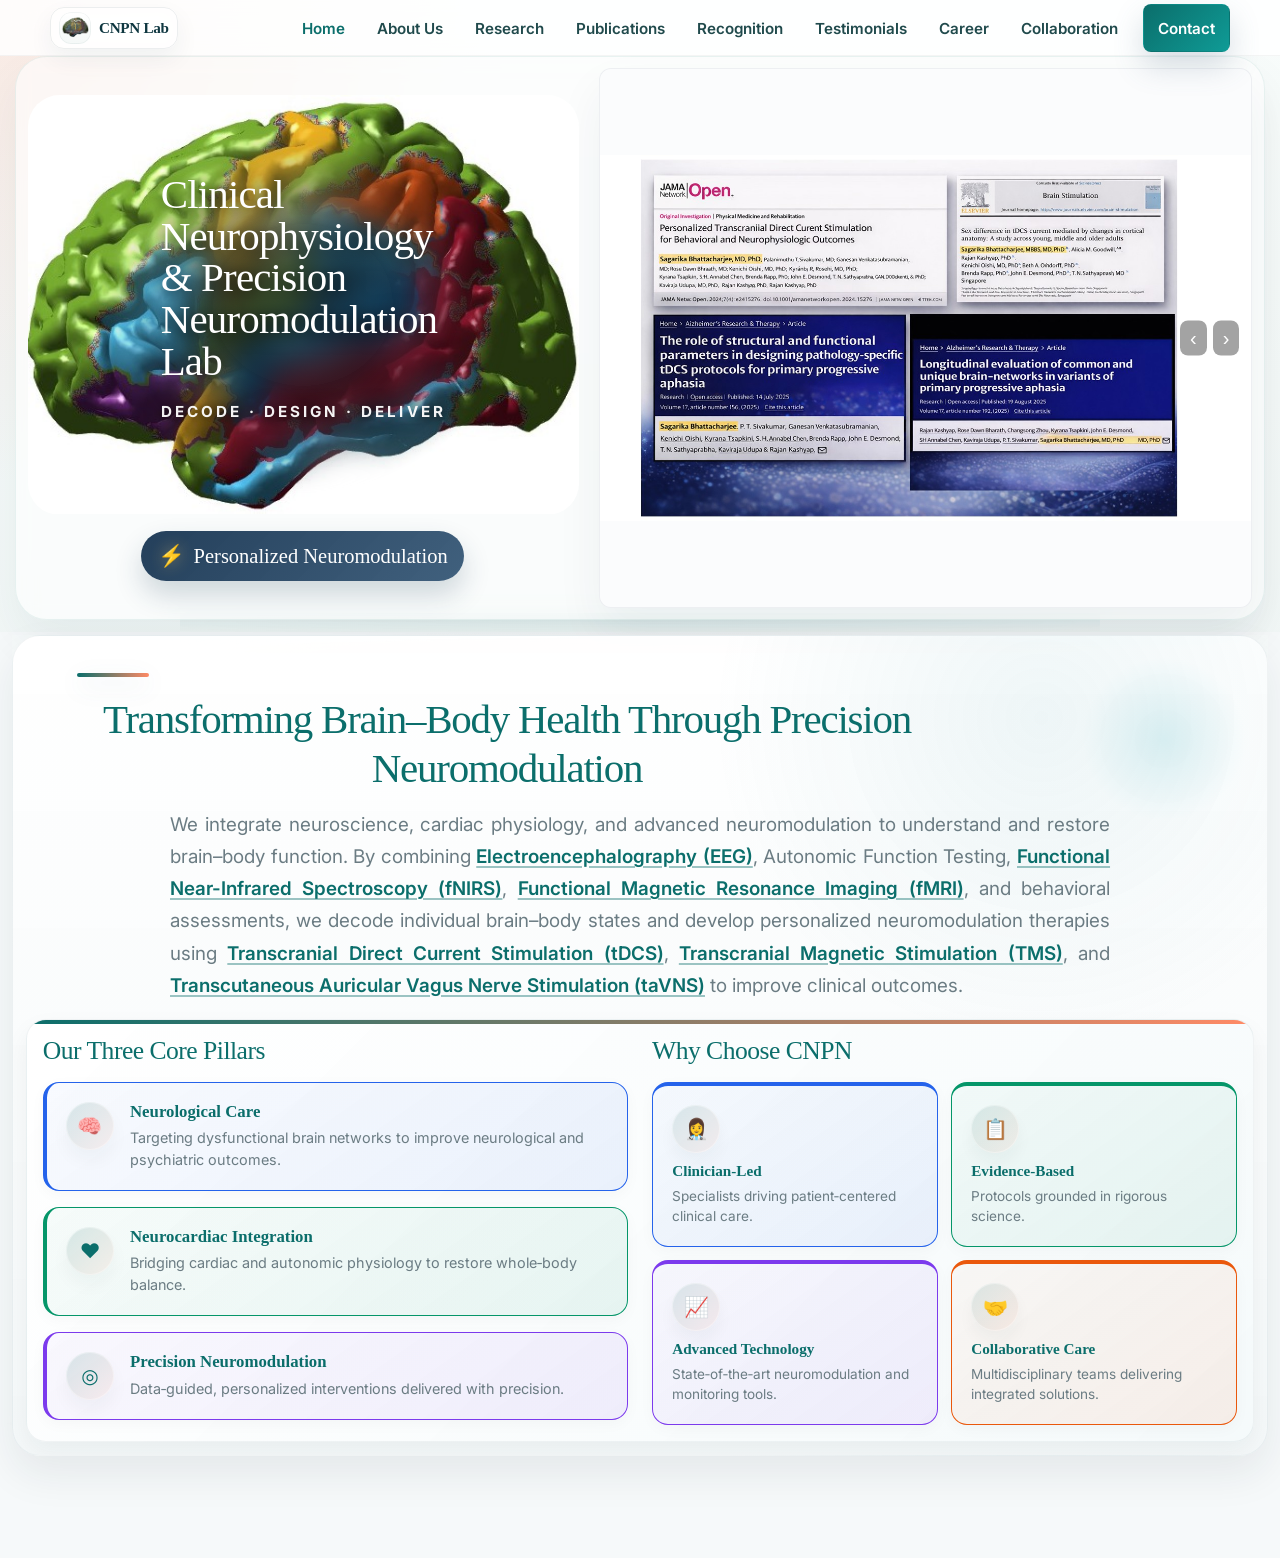
==== commit 5ba31658: "Uploading LabWeb project from VS Code" ====
--- a/index.html
+++ b/index.html
@@ -47,10 +47,11 @@
           <div class="start-showcase-copy">
             <div class="start-branding">
               <div class="start-branding-copy">
-                <p class="eyebrow">CNPN Lab</p>
                 <h1>Clinical Neurophysiology &amp; Precision Neuromodulation Lab</h1>
+                <p class="hero-tagline" style="margin-top: 0.75rem; letter-spacing: 0.2em; font-size: 0.95rem; color: rgba(255,255,255,0.95); font-weight: 700; text-shadow: 0 2px 8px rgba(0,0,0,0.6), 0 0 20px rgba(0,0,0,0.4);">DECODE &middot; DESIGN &middot; DELIVER</p>
               </div>
             </div>
+            <div class="vision-badge" style="margin-top: 1rem; align-self: center;"><span class="vision-badge-icon" aria-hidden="true">⚡</span><span>Personalized Neuromodulation</span></div>
           </div>
           <div class="start-showcase-media" id="startLabCarousel"></div>
         </div>
@@ -58,72 +59,76 @@
 
       <section class="section alt" id="vision">
         <div class="vision-frame">
-          <div class="section-head center vision-frame-head">
+          <div class="section-head vision-frame-head">
             <h2 class="vision-heading">
-              <span class="vision-heading-line">Transforming Brain–Body Health Through</span>
-              <span class="vision-heading-line">Precision Neuromodulation</span>
+              Transforming Brain–Body Health Through Precision Neuromodulation
             </h2>
-            <p class="vision-subtext">We integrate neuroscience, cardiac physiology, and advanced neuromodulation to restore brain–body network function and improve clinical outcomes.</p>
-            <p class="vision-tagline">DECODE &middot; DESIGN &middot; DELIVER</p>
+            <p class="vision-subtext">We integrate neuroscience, cardiac physiology, and advanced neuromodulation to understand and restore brain–body function. By combining <a href="https://en.wikipedia.org/wiki/Electroencephalography" target="_blank" rel="noreferrer" class="tech-link">Electroencephalography (EEG)</a>, Autonomic Function Testing, <a href="https://en.wikipedia.org/wiki/Functional_near-infrared_spectroscopy" target="_blank" rel="noreferrer" class="tech-link">Functional Near-Infrared Spectroscopy (fNIRS)</a>, <a href="https://en.wikipedia.org/wiki/Functional_magnetic_resonance_imaging" target="_blank" rel="noreferrer" class="tech-link">Functional Magnetic Resonance Imaging (fMRI)</a>, and behavioral assessments, we decode individual brain–body states and develop personalized neuromodulation therapies using <a href="https://en.wikipedia.org/wiki/Transcranial_direct-current_stimulation" target="_blank" rel="noreferrer" class="tech-link">Transcranial Direct Current Stimulation (tDCS)</a>, <a href="https://en.wikipedia.org/wiki/Transcranial_magnetic_stimulation" target="_blank" rel="noreferrer" class="tech-link">Transcranial Magnetic Stimulation (TMS)</a>, and <a href="https://en.wikipedia.org/wiki/Vagus_nerve_stimulation" target="_blank" rel="noreferrer" class="tech-link">Transcutaneous Auricular Vagus Nerve Stimulation (taVNS)</a> to improve clinical outcomes.</p>
           </div>
 
           <div class="vision-frame-main">
-            <article class="vision-panel vision-panel-left">
-              <h3>Our Three Core Pillars</h3>
-              <div class="vision-card-grid">
-                <div class="vision-mini-card">
-                  <span class="vision-mini-icon">🧠</span>
-                  <h4>Neurological Care</h4>
-                  <p>Targeting dysfunctional brain networks to improve neurological and psychiatric outcomes.</p>
-                </div>
-                <div class="vision-mini-card">
-                  <span class="vision-mini-icon">❤</span>
-                  <h4>Neurocardiac Integration</h4>
-                  <p>Bridging cardiac and autonomic physiology to restore whole‑body balance.</p>
-                </div>
-                <div class="vision-mini-card">
-                  <span class="vision-mini-icon">◎</span>
-                  <h4>Precision Neuromodulation</h4>
-                  <p>Data‑guided, personalized interventions delivered with precision.</p>
-                </div>
-              </div>
-
-              <h3 style="margin-top:0.9rem;">Why Choose CNPN</h3>
-              <div class="vision-strip vision-strip-inline">
-                <div class="vision-strip-item">
-                  <span class="vision-strip-icon">👩‍⚕️</span>
-                  <div>
-                    <h4>Clinician‑Led</h4>
-                    <p>Specialists driving patient‑centered clinical care.</p>
+            <article class="vision-panel">
+              <div class="vision-core-grid">
+                <div>
+                  <h3 style="margin-bottom: 1rem;">Our Three Core Pillars</h3>
+                  <div class="vision-compact-list">
+                    <div class="vision-compact-item pillar-card card-color-1">
+                      <span class="vision-mini-icon">🧠</span>
+                      <div>
+                        <h4>Neurological Care</h4>
+                        <p>Targeting dysfunctional brain networks to improve neurological and psychiatric outcomes.</p>
+                      </div>
+                    </div>
+                    <div class="vision-compact-item pillar-card card-color-2">
+                      <span class="vision-mini-icon">❤</span>
+                      <div>
+                        <h4>Neurocardiac Integration</h4>
+                        <p>Bridging cardiac and autonomic physiology to restore whole‑body balance.</p>
+                      </div>
+                    </div>
+                    <div class="vision-compact-item pillar-card card-color-3">
+                      <span class="vision-mini-icon">◎</span>
+                      <div>
+                        <h4>Precision Neuromodulation</h4>
+                        <p>Data‑guided, personalized interventions delivered with precision.</p>
+                      </div>
+                    </div>
                   </div>
                 </div>
-                <div class="vision-strip-item">
-                  <span class="vision-strip-icon">📋</span>
-                  <div>
-                    <h4>Evidence‑Based</h4>
-                    <p>Protocols grounded in rigorous science.</p>
-                  </div>
-                </div>
-                <div class="vision-strip-item">
-                  <span class="vision-strip-icon">📈</span>
-                  <div>
-                    <h4>Advanced Technology</h4>
-                    <p>State‑of‑the‑art neuromodulation and monitoring tools.</p>
-                  </div>
-                </div>
-                <div class="vision-strip-item">
-                  <span class="vision-strip-icon">🤝</span>
-                  <div>
-                    <h4>Collaborative Care</h4>
-                    <p>Multidisciplinary teams delivering integrated solutions.</p>
+                <div style="display: flex; flex-direction: column;">
+                  <h3 style="margin-bottom: 1rem;">Why Choose CNPN</h3>
+                  <div class="vision-features-grid">
+                    <div class="vision-compact-item feature-card card-color-1">
+                      <span class="vision-strip-icon">👩‍⚕️</span>
+                      <div>
+                        <h4 style="font-size: 0.95rem;">Clinician‑Led</h4>
+                        <p style="font-size: 0.85rem;">Specialists driving patient‑centered clinical care.</p>
+                      </div>
+                    </div>
+                    <div class="vision-compact-item feature-card card-color-2">
+                      <span class="vision-strip-icon">📋</span>
+                      <div>
+                        <h4 style="font-size: 0.95rem;">Evidence‑Based</h4>
+                        <p style="font-size: 0.85rem;">Protocols grounded in rigorous science.</p>
+                      </div>
+                    </div>
+                    <div class="vision-compact-item feature-card card-color-3">
+                      <span class="vision-strip-icon">📈</span>
+                      <div>
+                        <h4 style="font-size: 0.95rem;">Advanced Technology</h4>
+                        <p style="font-size: 0.85rem;">State‑of‑the‑art neuromodulation and monitoring tools.</p>
+                      </div>
+                    </div>
+                    <div class="vision-compact-item feature-card card-color-4">
+                      <span class="vision-strip-icon">🤝</span>
+                      <div>
+                        <h4 style="font-size: 0.95rem;">Collaborative Care</h4>
+                        <p style="font-size: 0.85rem;">Multidisciplinary teams delivering integrated solutions.</p>
+                      </div>
+                    </div>
                   </div>
                 </div>
               </div>
-            </article>
-
-            <article class="vision-panel vision-panel-right">
-              <div class="vision-badge"><span class="vision-badge-icon" aria-hidden="true">⚡</span><span>Personalized, measurable neuromodulation</span></div>
-              <img src="Lab/logo_transparent.png" alt="Laboratory brain logo" class="vision-figure-image" />
             </article>
           </div>
 
--- a/styles.css
+++ b/styles.css
@@ -1,5 +1,5 @@
 :root {
-  --header-offset: 74px;
+  --header-offset: 54px;
   --bg: #f6f9fa;
   --bg-alt: #f3f7f8;
   --surface: #ffffff;
@@ -115,7 +115,7 @@
   justify-content: space-between;
   flex-wrap: wrap;
   gap: 20px;
-  padding: 16px clamp(16px, 3vw, 32px);
+  padding: 4px clamp(16px, 3vw, 32px);
   backdrop-filter: blur(18px);
   transform: translateZ(0);
   background: transparent;
@@ -185,8 +185,7 @@
   content: "";
   position: absolute;
   inset: 0;
-  /* keep header visually light but allow transparent logos to show through */
-  background: rgba(255,255,255,0.0);
+  background: rgba(255, 255, 255, 0.85);
   border-bottom: 1px solid rgba(0,0,0,0.04);
   z-index: -1;
 }
@@ -198,7 +197,7 @@
   font-weight: 700;
   text-decoration: none;
   transition: transform 180ms ease;
-  padding: 6px 10px;
+  padding: 4px 8px;
   border-radius: 14px;
   background: rgba(255, 255, 255, 0.72);
   border: 1px solid rgba(15, 55, 66, 0.08);
@@ -211,12 +210,12 @@
 }
 
 .brand-logo {
-  height: 42px;
+  height: 32px;
   width: auto;
   object-fit: contain;
   background: linear-gradient(180deg, rgba(255, 255, 255, 0.98), rgba(244, 248, 247, 0.95));
   border-radius: 12px;
-  padding: 4px;
+  padding: 2px;
   box-shadow: inset 0 0 0 1px rgba(15, 55, 66, 0.05);
 }
 
@@ -234,7 +233,7 @@
 }
 
 .site-nav {
-  height: 38px;
+  height: auto;
   display: flex;
   flex-wrap: wrap;
   justify-content: flex-end;
@@ -248,9 +247,11 @@
   background: transparent;
   border: 0;
   width: 44px;
+  height: 44px;
   font-size: 0.82rem;
   align-items: center;
   justify-content: center;
+  cursor: pointer;
 }
 
 .nav-toggle .hamburger {
@@ -261,6 +262,7 @@
   height: 2px;
   background: var(--primary);
   position: relative;
+  transition: background 0.2s ease;
 }
 .nav-toggle .hamburger::before,
 .nav-toggle .hamburger::after {
@@ -270,9 +272,22 @@
   width: 22px;
   height: 2px;
   background: var(--primary);
+  transition: transform 0.2s cubic-bezier(0.16, 1, 0.3, 1), top 0.2s ease;
 }
 .nav-toggle .hamburger::before { top: -7px; }
 .nav-toggle .hamburger::after { top: 7px; }
+
+.site-header.nav-open .hamburger {
+  background: transparent !important;
+}
+.site-header.nav-open .hamburger::before {
+  top: 0;
+  transform: rotate(45deg);
+}
+.site-header.nav-open .hamburger::after {
+  top: 0;
+  transform: rotate(-45deg);
+}
 
 .site-nav a {
   color: rgba(8, 54, 56, 0.9);
@@ -314,18 +329,16 @@
   color: var(--primary);
 }
 
-.start-showcase {
-  padding-top: clamp(160px, 14vw, 230px);
+#home.section {
+  width: 100%;
+  margin: 0;
+  padding-top: var(--header-offset, 64px) !important;
+  padding-left: clamp(12px, 1.2vw, 24px);
+  padding-right: clamp(12px, 1.2vw, 24px);
+  padding-bottom: 12px;
   background:
     radial-gradient(circle at top left, rgba(var(--accent-rgb), 0.16), transparent 34%),
     linear-gradient(180deg, rgba(248, 252, 251, 0.96) 0%, rgba(241, 247, 246, 0.9) 100%);
-}
-
-#home.section {
-  width: 100%;
-  margin: 0;
-  padding-left: clamp(12px, 1.2vw, 24px);
-  padding-right: clamp(12px, 1.2vw, 24px);
 }
 
 .start-showcase-layout {
@@ -363,13 +376,11 @@
   position: relative;
   justify-content: center;
   text-align: left;
-  background:
-    linear-gradient(90deg, rgba(var(--primary-rgb), 0.76) 0%, rgba(var(--primary-rgb), 0.42) 38%, rgba(var(--primary-rgb), 0.12) 100%),
-    url("Lab/Logo pic.jpeg") left center / contain no-repeat;
+  background: transparent url("Lab/Logo pic.jpeg") left center / contain no-repeat;
   overflow: hidden;
   padding: clamp(1.4rem, 3vw, 2.4rem);
   border-radius: var(--radius-xl);
-  box-shadow: inset 0 1px 0 rgba(255, 255, 255, 0.12);
+  box-shadow: none;
 }
 
 .brand,
@@ -384,13 +395,30 @@
   display: flex;
   flex-direction: column;
   gap: 0.45rem;
-  max-width: min(26rem, 58%);
+  max-width: min(34rem, 75%);
+  padding: 1.8rem;
+  background: transparent;
+  border: none;
+  box-shadow: none;
+}
+
+.start-branding-copy::before {
+  content: "";
+  position: absolute;
+  inset: -30px -40px;
+  z-index: -1;
+  background: radial-gradient(ellipse at center, rgba(15, 30, 38, 0.5) 20%, transparent 70%);
+  backdrop-filter: blur(16px);
+  -webkit-backdrop-filter: blur(16px);
+  mask-image: radial-gradient(ellipse at center, black 30%, transparent 70%);
+  -webkit-mask-image: radial-gradient(ellipse at center, black 30%, transparent 70%);
+  pointer-events: none;
 }
 
 .start-branding .eyebrow {
   margin: 0;
   font-size: clamp(0.95rem, 1.1vw, 1.05rem);
-  color: rgba(255, 255, 255, 0.82);
+  color: var(--accent);
 }
 
 .start-showcase-copy h1 {
@@ -401,7 +429,7 @@
   line-height: 1.02;
   max-width: 13ch;
   text-wrap: balance;
-  text-shadow: 0 6px 16px rgba(0, 0, 0, 0.24);
+  text-shadow: 0 4px 16px rgba(0, 0, 0, 0.6), 0 0 24px rgba(0, 0, 0, 0.3);
 }
 
 .start-branding-copy h1,
@@ -493,12 +521,21 @@
 
 /* Responsive adjustments */
 @media (max-width: 900px) {
+  .site-header {
+    background: rgba(255, 255, 255, 0.98);
+    box-shadow: 0 4px 12px rgba(0, 0, 0, 0.05);
+    backdrop-filter: none;
+    transform: none;
+  }
+
   .site-header-inner {
     width: min(var(--max), calc(100% - 20px));
     padding: 0;
     align-items: center;
     flex-wrap: nowrap;
+    justify-content: space-between;
     gap: 12px;
+    position: relative;
   }
 
   .nav-toggle {
@@ -513,36 +550,52 @@
     box-shadow: 0 8px 18px rgba(31, 59, 87, 0.12);
   }
 
-  .nav-toggle .hamburger,
-  .nav-toggle .hamburger::before,
-  .nav-toggle .hamburger::after {
-    background: var(--primary);
+  .brand {
+    max-width: calc(100% - 60px);
+  }
+
+  .brand-text {
+    white-space: nowrap;
+    overflow: hidden;
+    text-overflow: ellipsis;
   }
 
   .site-nav {
     display: none;
+    height: auto;
+    max-height: 80vh;
+    overflow-y: auto;
+    position: absolute;
+    top: 100%;
+    left: 0;
+    right: 0;
+    z-index: 50;
     width: 100%;
-    order: 3;
     flex-direction: column;
     align-items: stretch;
-    gap: 4px;
-    padding: 10px;
-    margin-top: 10px;
-    border-top: 1px solid rgba(8, 54, 56, 0.08);
-    background: rgba(255, 255, 255, 0.96);
-    box-shadow: var(--shadow);
-    border-radius: 18px;
+    gap: 0;
+    padding: 8px;
+    margin-top: 16px;
+    border: 1px solid rgba(15, 55, 66, 0.08);
+    background: #ffffff;
+    box-shadow: 0 24px 56px rgba(15, 55, 66, 0.2);
+    border-radius: 16px;
   }
 
   .site-header.nav-open .site-nav {
     display: flex;
+    animation: navFadeIn 0.25s ease forwards;
   }
 
   .site-nav a {
+    display: block;
     width: 100%;
     justify-content: flex-start;
-    padding: 12px 14px;
-    border-radius: 12px;
+    padding: 14px 16px;
+    border-radius: 10px;
+    font-size: 1.05rem;
+    color: var(--text);
+    border-bottom: 1px solid rgba(15, 55, 66, 0.04);
   }
 
   .site-nav a::after {
@@ -551,6 +604,22 @@
 
   .site-nav a:hover {
     background: rgba(var(--primary-rgb), 0.06);
+  }
+
+  .site-nav a:last-child {
+    border-bottom: none;
+  }
+
+  .site-nav a.button {
+    margin-top: 8px;
+    text-align: center;
+    background: linear-gradient(135deg, var(--cta), var(--primary-2));
+    color: #ffffff;
+    font-weight: 600;
+  }
+
+  #home.section {
+    padding-top: var(--header-offset, 54px) !important;
   }
 
   .start-showcase-layout { grid-template-columns: 1fr; gap: 1rem; }
@@ -562,14 +631,14 @@
     justify-content: center;
     flex-direction: column;
     overflow: hidden;
-    background-position: left center;
+    background: transparent url("Lab/Logo pic.jpeg") center center / contain no-repeat;
   }
   .start-showcase-layout {
     padding: 0.45rem;
   }
   .start-branding-copy {
     min-width: 0;
-    padding-left: 0;
+    padding: 1.4rem;
     align-items: center;
     max-width: 100%;
     text-align: center;
@@ -598,7 +667,6 @@
   #aboutGrid .about-pi-copy,
   #aboutGrid .about-fellow-copy,
   #aboutGrid .intern-member-copy {
-    order: 2;
     order: 1;
   }
 
@@ -616,7 +684,6 @@
   #aboutGrid .pi-slider-wrapper,
   #aboutGrid .tanushree-slider,
   #aboutGrid .intern-member-media {
-    order: 1;
     order: 2;
   }
 
@@ -640,6 +707,8 @@
 
   .video-grid {
     flex-direction: column;
+    display: grid;
+    grid-template-columns: 1fr;
   }
 
   .video-card {
@@ -665,7 +734,7 @@
   }
 
   .start-branding-copy {
-    padding-left: 0;
+    padding: 1.2rem;
   }
 
   .start-showcase-copy h1 { font-size: clamp(1.05rem, 6.2vw, 1.45rem); }
@@ -676,8 +745,8 @@
   }
 
   .site-nav a {
-    padding: 11px 12px;
-    font-size: 0.92rem;
+    padding: 12px 14px;
+    font-size: 1rem;
   }
 }
 
@@ -771,8 +840,8 @@
 }
 
 @media (max-width: 900px) {
-  .start-showcase {
-    padding-top: var(--header-offset, 74px);
+  #home.section {
+    padding-top: calc(var(--header-offset) + 20px);
   }
 
   .start-showcase-layout {
@@ -1152,10 +1221,10 @@
 .vision-heading {
   font-size: clamp(2rem, 4.2vw, 3.7rem);
   line-height: 0.94;
-  display: flex;
-  flex-direction: column;
-  align-items: center;
-  gap: 0;
+  display: block;
+  text-align: center;
+  width: 100%;
+  margin: 0;
   letter-spacing: -0.03em;
 }
 
@@ -1163,16 +1232,123 @@
   display: block;
   line-height: 0.9;
   white-space: nowrap;
+  line-height: 1.1;
+  white-space: normal;
+}
+
+.vision-compact-list {
+  display: flex;
+  flex-direction: column;
+  gap: 1rem;
+}
+
+.vision-compact-item {
+  display: flex;
+  align-items: flex-start;
+  gap: 1rem;
+  padding: 1.2rem;
+  border-radius: 16px;
+  background: linear-gradient(145deg, #ffffff, #f9fbfc);
+  border: 1px solid rgba(20, 58, 87, 0.08);
+  box-shadow: 0 4px 15px rgba(0, 0, 0, 0.03);
+  transition: transform 0.2s ease, box-shadow 0.2s ease;
+}
+
+.vision-compact-item:hover {
+  transform: translateY(-4px);
+  box-shadow: 0 12px 30px rgba(29, 39, 48, 0.08);
+}
+
+.pillar-card {
+  border-left: 4px solid transparent;
+}
+
+.pillar-card:hover {
+  background: linear-gradient(145deg, #ffffff, #f0f7f7);
+}
+
+.feature-card {
+  flex-direction: column;
+  align-items: flex-start;
+  gap: 0.6rem;
+  border-top: 4px solid transparent;
+}
+
+.feature-card:hover {
+  background: linear-gradient(145deg, #ffffff, #f0f7f7);
+}
+
+/* Colorful Utility Classes for Cards */
+.card-color-1 {
+  border-color: #2563eb !important; /* Professional Blue */
+  background: linear-gradient(145deg, rgba(37, 99, 235, 0.03), rgba(37, 99, 235, 0.08)) !important;
+}
+.card-color-1:hover {
+  background: linear-gradient(145deg, rgba(37, 99, 235, 0.06), rgba(37, 99, 235, 0.12)) !important;
+}
+
+.card-color-2 {
+  border-color: #059669 !important; /* Medical Emerald */
+  background: linear-gradient(145deg, rgba(5, 150, 105, 0.03), rgba(5, 150, 105, 0.08)) !important;
+}
+.card-color-2:hover {
+  background: linear-gradient(145deg, rgba(5, 150, 105, 0.06), rgba(5, 150, 105, 0.12)) !important;
+}
+
+.card-color-3 {
+  border-color: #7c3aed !important; /* Deep Violet */
+  background: linear-gradient(145deg, rgba(124, 58, 237, 0.03), rgba(124, 58, 237, 0.08)) !important;
+}
+.card-color-3:hover {
+  background: linear-gradient(145deg, rgba(124, 58, 237, 0.06), rgba(124, 58, 237, 0.12)) !important;
+}
+
+.card-color-4 {
+  border-color: #ea580c !important; /* Warm Amber/Orange */
+  background: linear-gradient(145deg, rgba(234, 88, 12, 0.03), rgba(234, 88, 12, 0.08)) !important;
+}
+.card-color-4:hover {
+  background: linear-gradient(145deg, rgba(234, 88, 12, 0.06), rgba(234, 88, 12, 0.12)) !important;
+}
+
+.vision-compact-item .vision-mini-icon,
+.vision-compact-item .vision-strip-icon {
+  margin: 0;
+  flex-shrink: 0;
+  width: 48px;
+  height: 48px;
+  font-size: 1.25rem;
+}
+
+.vision-compact-item h4 {
+  margin: 0 0 0.35rem 0;
+  font-size: 1.05rem;
+  color: var(--primary);
+}
+
+.vision-compact-item p {
+  margin: 0;
+  font-size: 0.9rem;
+  color: var(--muted);
+  line-height: 1.5;
 }
 
 .vision-subtext {
-  font-size: clamp(0.95rem, 1.4vw, 1.05rem);
-  max-width: 92ch;
-  margin-inline: auto;
+  font-size: clamp(0.95rem, 3.5vw, 1.05rem);
+  max-width: 940px;
+  width: 100%;
+  margin: 1.5rem auto 0 auto;
+  line-height: 1.6;
+  color: var(--text);
+  text-align: left;
 }
 
 .about-heading {
   font-size: clamp(2rem, 4.2vw, 3.4rem);
+}
+
+#about-us p {
+  text-align: justify;
 }
 
 .publications-heading {
@@ -2283,7 +2459,7 @@
   max-width: none;
   margin-left: auto;
   margin-right: auto;
-  padding-inline: clamp(12px, 2vw, 24px);
+  padding: 1.5rem clamp(12px, 2vw, 24px) 0;
 }
 .video-grid {
   display: grid;
@@ -2310,10 +2486,23 @@
 
 .vision-frame-main {
   display: grid;
-  grid-template-columns: minmax(0, 1.2fr) minmax(0, 0.95fr);
+  grid-template-columns: 1fr;
   gap: 0;
   align-items: stretch;
-  margin-top: -0.3rem;
+  margin-top: 1rem;
+}
+
+.vision-core-grid {
+  display: grid;
+  grid-template-columns: repeat(auto-fit, minmax(min(100%, 280px), 1fr));
+  gap: 1.5rem;
+}
+
+.vision-features-grid {
+  display: grid;
+  grid-template-columns: repeat(2, 1fr);
+  gap: 0.8rem;
+  flex: 1;
 }
 
 .vision-panel {
@@ -2321,11 +2510,9 @@
   overflow: hidden;
   border: 1px solid var(--line);
   border-radius: 20px;
-  background:
-    radial-gradient(circle at top right, rgba(var(--accent-rgb), 0.08), transparent 30%),
-    linear-gradient(180deg, rgba(255,255,255,0.92), rgba(245,249,250,0.98));
+  background: linear-gradient(135deg, rgba(255,255,255,0.96), rgba(245,250,251,0.99));
   box-shadow: 0 10px 24px rgba(29, 39, 48, 0.05);
-  padding: 0.8rem;
+  padding: 1rem;
 }
 
 .vision-panel-left {
@@ -2576,11 +2763,6 @@
 }
 
 @media (max-width: 960px) {
-  .vision-frame-main,
-  .vision-strip,
-  .vision-card-grid {
-    grid-template-columns: 1fr;
-  }
   .vision-frame {
     padding: 0.95rem;
   }
@@ -2592,6 +2774,10 @@
   }
 
   .vision-card-grid {
+    grid-template-columns: 1fr;
+  }
+
+  .vision-features-grid {
     grid-template-columns: 1fr;
   }
 
@@ -2622,22 +2808,36 @@
     max-width: none;
     display: block;
     align-items: unset;
-    font-size: clamp(1.7rem, 2.2vw, 2.8rem);
-    line-height: 1.08;
-    white-space: nowrap;
+    font-size: clamp(2.2rem, 3.2vw, 3rem);
+    line-height: 1.2;
+    white-space: normal;
+    text-align: center;
   }
 
   .vision-heading-line {
     display: inline;
-    white-space: nowrap;
+    white-space: normal;
   }
 
   .vision-subtext {
-    text-align: left;
-    margin-inline: 0;
-    white-space: nowrap;
-    font-size: clamp(0.92rem, 1.05vw, 1.05rem);
-  }
+    text-align: justify;
+    line-height: 1.8;
+  }
+}
+
+.tech-link {
+  color: var(--primary);
+  text-decoration: underline;
+  text-decoration-color: rgba(var(--primary-rgb), 0.4);
+  text-underline-offset: 3px;
+  text-decoration-thickness: 2px;
+  font-weight: 600;
+  transition: color 0.2s ease, text-decoration-color 0.2s ease;
+}
+
+.tech-link:hover {
+  color: var(--accent);
+  text-decoration-color: var(--accent);
 }
 
 /* Research Tabs Styles */
@@ -3004,16 +3204,14 @@
   }
 }
 
-/* SPA Mode Styles */
-main.spa-mode > .section {
-  display: none;
-}
-main.spa-mode > .section:not(.is-active) {
-  display: none !important;
-}
-main.spa-mode > .section.is-active {
-  display: block;
-}
-main.spa-mode > .section.is-active:not(#home):not(#vision) {
-  padding-top: var(--header-offset, 74px);
-}
+/* Mobile Nav Animation */
+@keyframes navFadeIn {
+  from {
+    opacity: 0;
+    transform: translateY(-8px);
+  }
+  to {
+    opacity: 1;
+    transform: translateY(0);
+  }
+}
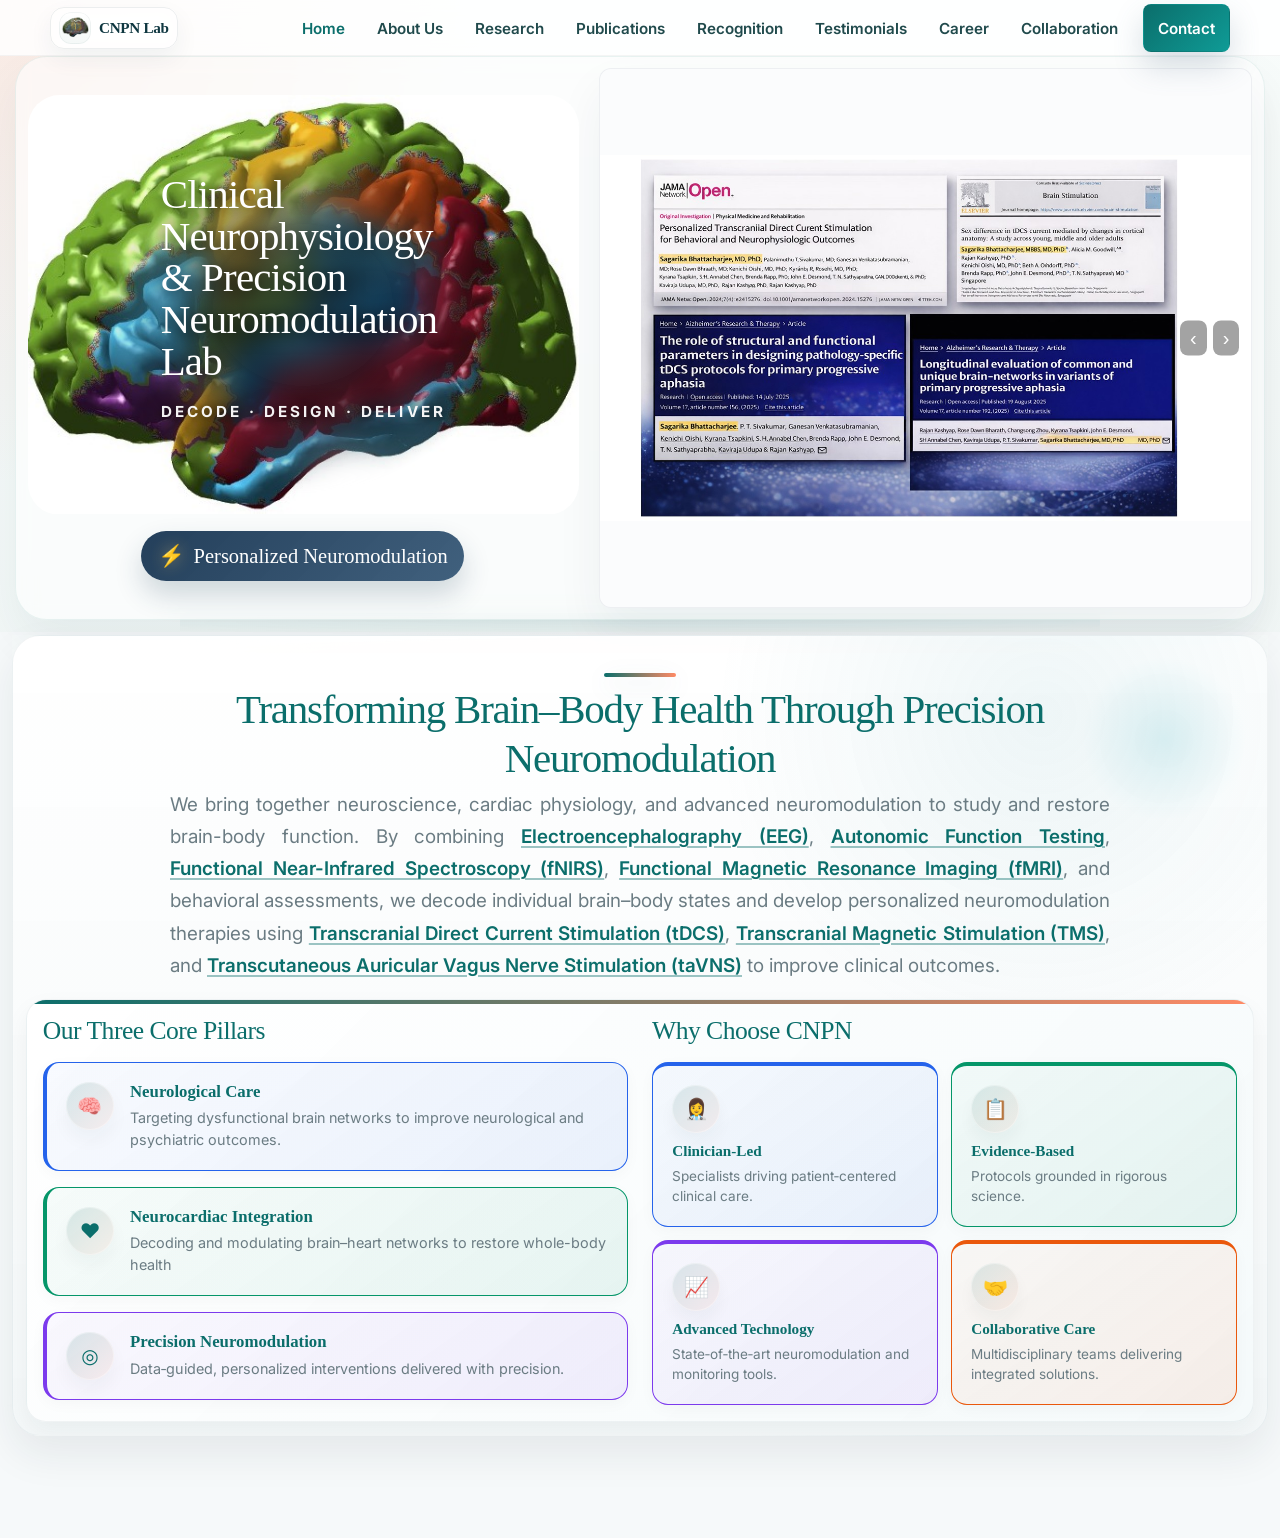
==== commit c78b77ef: "Organize asset structure, update collaborator links, remove CV resources and manual references, and " ====
--- a/index.html
+++ b/index.html
@@ -20,7 +20,7 @@
     <header class="site-header">
       <div class="site-header-inner">
         <a class="brand" href="#home" aria-label="CNPN Lab home">
-          <img src="Lab/logo_transparent.png" alt="CNPN Lab Logo" class="brand-logo" />
+          <img src="Lab/brand/logo_transparent.png" alt="CNPN Lab Logo" class="brand-logo" />
           <span class="brand-text">CNPN Lab</span>
         </a>
 
@@ -59,13 +59,13 @@
 
       <section class="section alt" id="vision">
         <div class="vision-frame">
-          <div class="section-head vision-frame-head">
+          <div class="section-head vision-frame-head center">
             <h2 class="vision-heading">
               Transforming Brain–Body Health Through Precision Neuromodulation
             </h2>
-            <p class="vision-subtext">We integrate neuroscience, cardiac physiology, and advanced neuromodulation to understand and restore brain–body function. By combining <a href="https://en.wikipedia.org/wiki/Electroencephalography" target="_blank" rel="noreferrer" class="tech-link">Electroencephalography (EEG)</a>, Autonomic Function Testing, <a href="https://en.wikipedia.org/wiki/Functional_near-infrared_spectroscopy" target="_blank" rel="noreferrer" class="tech-link">Functional Near-Infrared Spectroscopy (fNIRS)</a>, <a href="https://en.wikipedia.org/wiki/Functional_magnetic_resonance_imaging" target="_blank" rel="noreferrer" class="tech-link">Functional Magnetic Resonance Imaging (fMRI)</a>, and behavioral assessments, we decode individual brain–body states and develop personalized neuromodulation therapies using <a href="https://en.wikipedia.org/wiki/Transcranial_direct-current_stimulation" target="_blank" rel="noreferrer" class="tech-link">Transcranial Direct Current Stimulation (tDCS)</a>, <a href="https://en.wikipedia.org/wiki/Transcranial_magnetic_stimulation" target="_blank" rel="noreferrer" class="tech-link">Transcranial Magnetic Stimulation (TMS)</a>, and <a href="https://en.wikipedia.org/wiki/Vagus_nerve_stimulation" target="_blank" rel="noreferrer" class="tech-link">Transcutaneous Auricular Vagus Nerve Stimulation (taVNS)</a> to improve clinical outcomes.</p>
-          </div>
-
+            <p class="vision-subtext">We bring together neuroscience, cardiac physiology, and advanced neuromodulation to study and restore brain-body function. By combining <a href="https://en.wikipedia.org/wiki/Electroencephalography" target="_blank" rel="noreferrer" class="tech-link">Electroencephalography (EEG)</a>, <a href="https://mindovix.com/articles/understanding-autonomic-function-tests-overview/" target="_blank" rel="noreferrer" class="tech-link">Autonomic Function Testing</a>, <a href="https://en.wikipedia.org/wiki/Functional_near-infrared_spectroscopy" target="_blank" rel="noreferrer" class="tech-link">Functional Near-Infrared Spectroscopy (fNIRS)</a>, <a href="https://en.wikipedia.org/wiki/Functional_magnetic_resonance_imaging" target="_blank" rel="noreferrer" class="tech-link">Functional Magnetic Resonance Imaging (fMRI)</a>, and behavioral assessments, we decode individual brain–body states and develop personalized neuromodulation therapies using <a href="https://en.wikipedia.org/wiki/Transcranial_direct-current_stimulation" target="_blank" rel="noreferrer" class="tech-link">Transcranial Direct Current Stimulation (tDCS)</a>, <a href="https://en.wikipedia.org/wiki/Transcranial_magnetic_stimulation" target="_blank" rel="noreferrer" class="tech-link">Transcranial Magnetic Stimulation (TMS)</a>, and <a href="https://en.wikipedia.org/wiki/Vagus_nerve_stimulation" target="_blank" rel="noreferrer" class="tech-link">Transcutaneous Auricular Vagus Nerve Stimulation (taVNS)</a> to improve clinical outcomes.</p>
+          </div>
+ 
           <div class="vision-frame-main">
             <article class="vision-panel">
               <div class="vision-core-grid">
@@ -83,7 +83,7 @@
                       <span class="vision-mini-icon">❤</span>
                       <div>
                         <h4>Neurocardiac Integration</h4>
-                        <p>Bridging cardiac and autonomic physiology to restore whole‑body balance.</p>
+                        <p>Decoding and modulating brain–heart networks to restore whole-body health</p>
                       </div>
                     </div>
                     <div class="vision-compact-item pillar-card card-color-3">
@@ -234,7 +234,7 @@
             <p>Send your CV, a brief statement, and relevant publications to:</p>
             <a href="mailto:bhattacharya.sagarika7@gmail.com">bhattacharya.sagarika7@gmail.com</a>
           </div>
-          <img src="Lab/AIIMS.jpg" alt="AIIMS Madurai" class="apply-box-image" />
+          <img src="Lab/brand/AIIMS.jpg" alt="AIIMS Madurai" class="apply-box-image" />
         </div>
       </section>
 
@@ -274,7 +274,7 @@
           </form>
 
           <aside class="contact-card">
-            <img src="Lab/AIIMS.jpg" alt="AIIMS Madurai" class="contact-card-image" />
+            <img src="Lab/brand/AIIMS.jpg" alt="AIIMS Madurai" class="contact-card-image" />
             <h3>Contact Details</h3>
             <p><strong>Dr. Sagarika Bhattacharjee</strong></p>
             <p><strong>M.B.B.S, M.D., Ph.D.</strong></p>
@@ -287,6 +287,6 @@
       </section>
     </main>
 
-    <script src="script.js"></script>
+    <script src="script.js?v=2"></script>
   </body>
 </html>
--- a/styles.css
+++ b/styles.css
@@ -143,27 +143,6 @@
   margin: 0 0 12px 0;
 }
 h2 { font-size: clamp(1.6rem, 3.6vw, 2.6rem); }
-
-/* Reduce size specifically for the vision section heading to improve layout */
-.vision-heading {
-  font-size: clamp(1.9rem, 4vw, 3.2rem);
-  line-height: 0.98;
-  display: flex;
-  flex-direction: column;
-  align-items: center;
-  gap: 12px;
-  padding: 10px clamp(12px, 2vw, 22px);
-  max-width: 22ch;
-  width: min(100%, 22ch);
-  margin: 0 auto;
-  text-align: center;
-}
-
-.vision-heading-line {
-  display: block;
-  gap: 8px;
-  white-space: normal;
-}
 h3 { font-size: clamp(1.1rem, 2vw, 1.25rem); }
 
 /* Card polishing */
@@ -322,9 +301,6 @@
   transform: scaleX(0);
 }
 
-
-
-
 .site-nav a:hover {
   color: var(--primary);
 }
@@ -370,13 +346,10 @@
   align-items: center;
   gap: 1rem;
   min-height: clamp(280px, 34vw, 420px);
-}
-
-.start-branding {
   position: relative;
   justify-content: center;
   text-align: left;
-  background: transparent url("Lab/Logo pic.jpeg") left center / contain no-repeat;
+  background: transparent url("Lab/brand/logo_background.jpeg") left center / contain no-repeat;
   overflow: hidden;
   padding: clamp(1.4rem, 3vw, 2.4rem);
   border-radius: var(--radius-xl);
@@ -631,7 +604,7 @@
     justify-content: center;
     flex-direction: column;
     overflow: hidden;
-    background: transparent url("Lab/Logo pic.jpeg") center center / contain no-repeat;
+    background: transparent url("Lab/brand/logo_background.jpeg") center center / contain no-repeat;
   }
   .start-showcase-layout {
     padding: 0.45rem;
@@ -1143,31 +1116,6 @@
     radial-gradient(circle at 80% 10%, rgba(var(--cta-rgb), 0.08), transparent 24%);
 }
 
-#testimonialLeftCarouselContainer,
-#testimonialCarouselContainer {
-  align-self: stretch;
-}
-
-#testimonialLeftCarouselContainer .research-carousel,
-#testimonialCarouselContainer .research-carousel {
-  height: 100%;
-}
-
-#testimonialLeftCarouselContainer .carousel-frame,
-#testimonialCarouselContainer .carousel-frame {
-  height: min(420px, 52vw);
-  max-height: 520px;
-}
-
-#testimonialLeftCarouselContainer .carousel-image,
-#testimonialCarouselContainer .carousel-image {
-  width: 100%;
-  height: 100%;
-  max-width: 100%;
-  max-height: 100%;
-  object-fit: contain;
-}
-
 .section.alt::after {
   content: "";
   position: absolute;
@@ -1228,14 +1176,6 @@
   letter-spacing: -0.03em;
 }
 
-.vision-heading-line {
-  display: block;
-  line-height: 0.9;
-  white-space: nowrap;
-  line-height: 1.1;
-  white-space: normal;
-}
-
 .vision-compact-list {
   display: flex;
   flex-direction: column;
@@ -1340,7 +1280,7 @@
   margin: 1.5rem auto 0 auto;
   line-height: 1.6;
   color: var(--text);
-  text-align: left;
+  text-align: justify;
 }
 
 .about-heading {
@@ -2461,22 +2401,13 @@
   margin-right: auto;
   padding: 1.5rem clamp(12px, 2vw, 24px) 0;
 }
-.video-grid {
-  display: grid;
-  /* Match the centered content width used by the sliders/header */
-  width: min(var(--max), calc(100% - 32px));
-  margin: 0 auto;
-  box-sizing: border-box;
-  padding: 0 clamp(12px, 3vw, 32px);
-  grid-template-columns: repeat(3, minmax(0, 1fr));
-  gap: 14px;
-}
-/* end video-grid */
 
 .vision-frame-head .vision-heading {
   margin-bottom: 0;
   width: min(100%, 42ch);
   max-width: 42ch;
+  margin-left: auto;
+  margin-right: auto;
 }
 
 .vision-frame-head .vision-subtext {
@@ -2814,11 +2745,6 @@
     text-align: center;
   }
 
-  .vision-heading-line {
-    display: inline;
-    white-space: normal;
-  }
-
   .vision-subtext {
     text-align: justify;
     line-height: 1.8;
